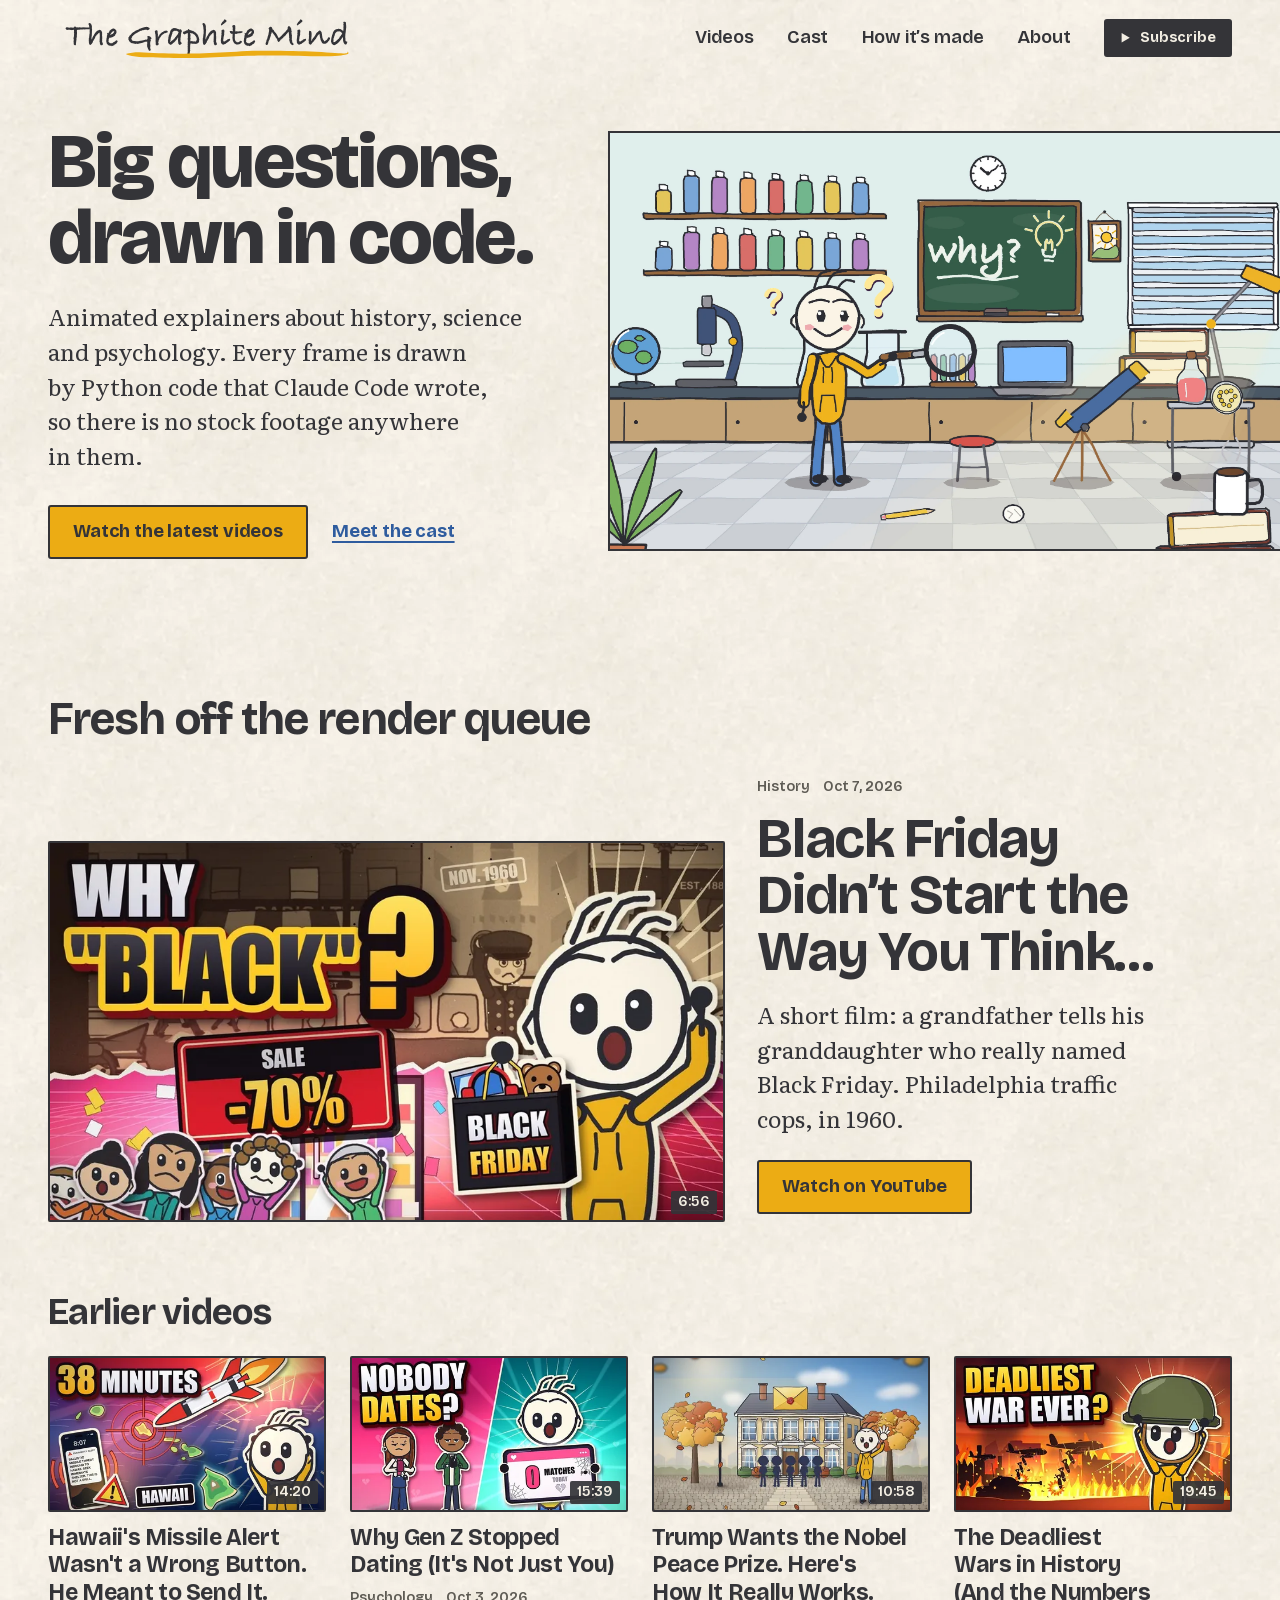
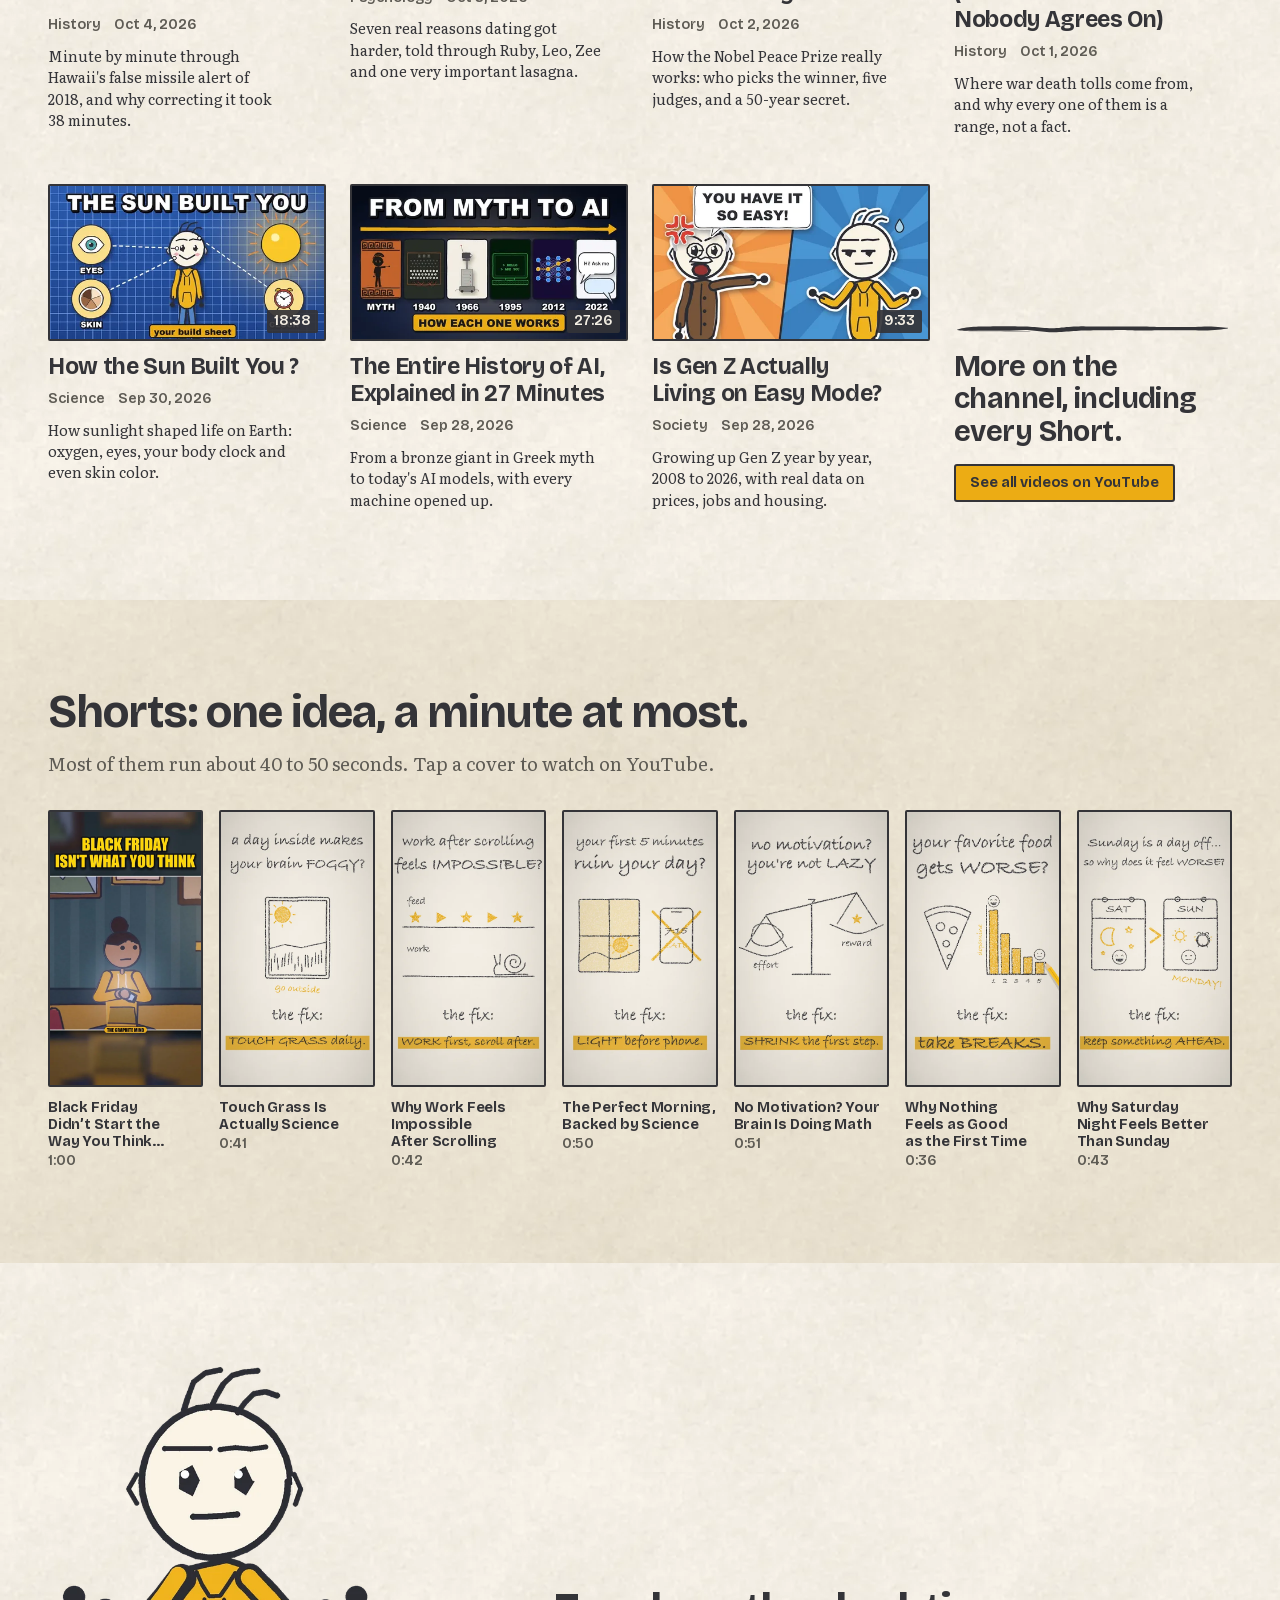
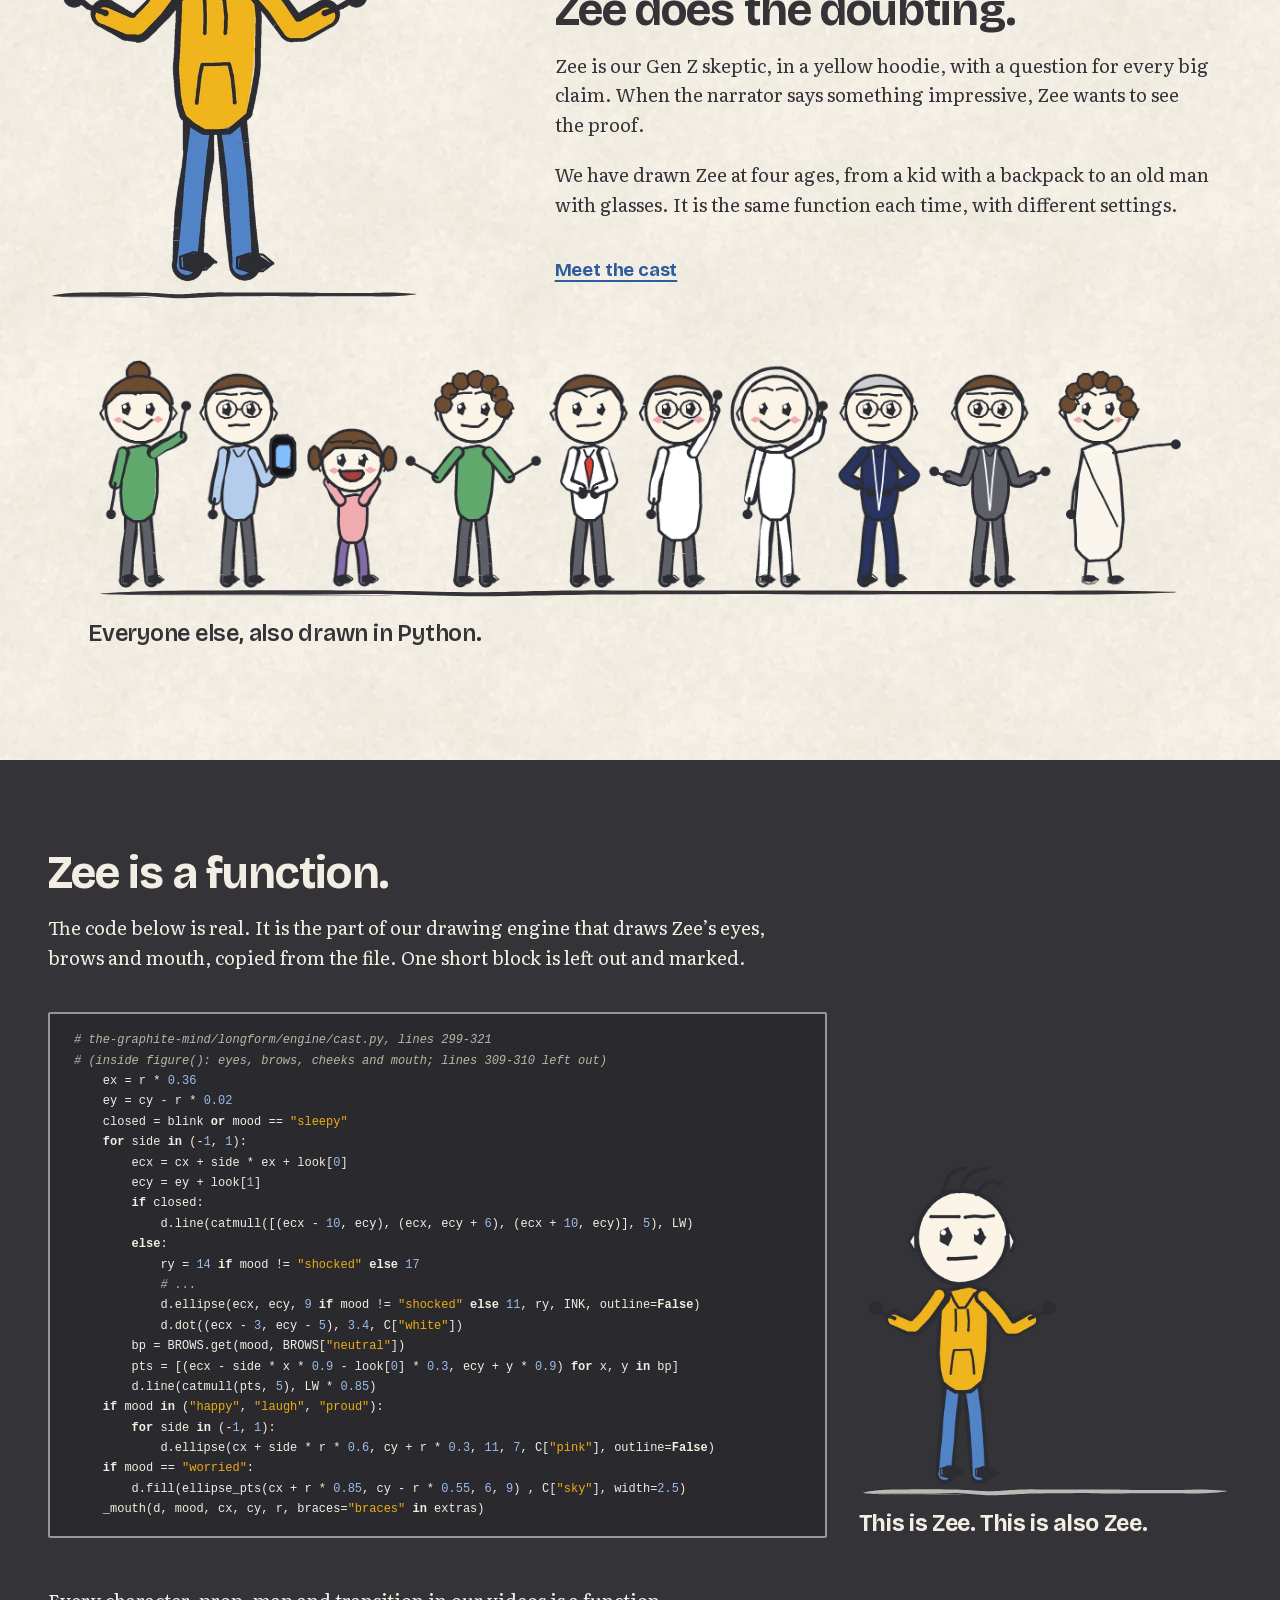
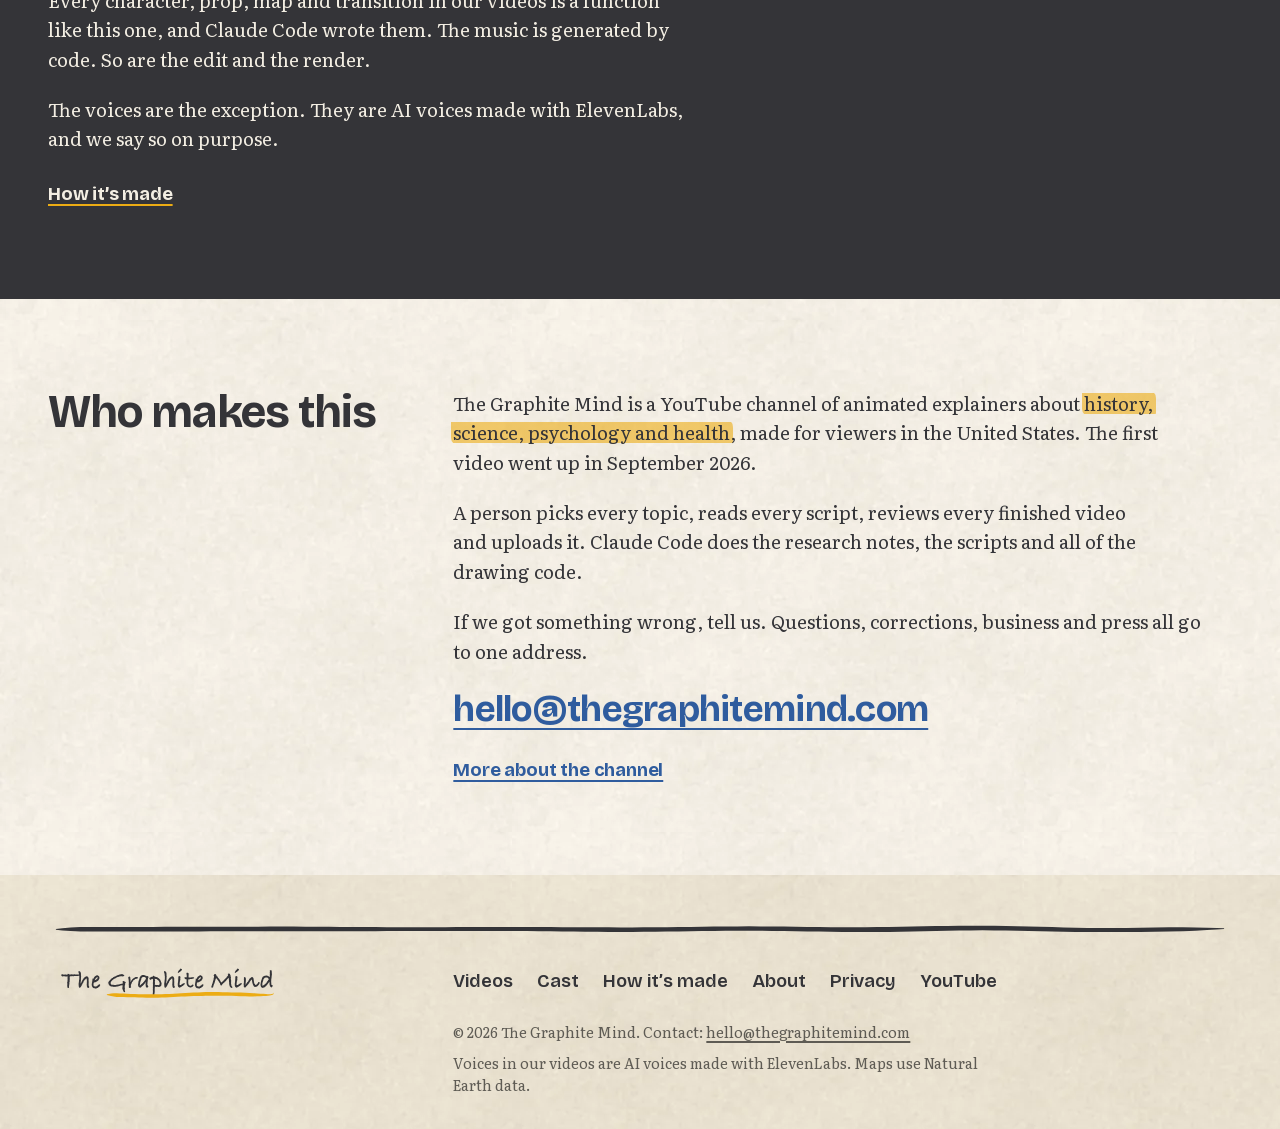
==== index.html @ 2f988a0b "Hero button links to the channel's videos tab so it stays true after new uploads Co-Authored-By: Cla" ====
<!doctype html>
<html lang="en">
<head>
  <meta charset="utf-8">
  <meta name="viewport" content="width=device-width, initial-scale=1">
  <title>The Graphite Mind: Big questions, drawn in code</title>
  <meta name="description" content="Animated explainers about history, science and psychology. Every frame is drawn by Python code that Claude Code wrote. New videos on YouTube.">
  <link rel="canonical" href="https://thegraphitemind.com/">
  <meta name="theme-color" content="#F3EEE3">
  <meta name="color-scheme" content="light">
  <link rel="icon" href="/assets/img/brand/favicon.svg" type="image/svg+xml">
  <link rel="icon" href="/assets/img/brand/favicon-32.png" sizes="32x32" type="image/png">
  <link rel="icon" href="/assets/img/brand/favicon-16.png" sizes="16x16" type="image/png">
  <link rel="apple-touch-icon" href="/assets/img/brand/apple-touch-icon.png">
  <link rel="manifest" href="/site.webmanifest">
  <meta property="og:type" content="website">
  <meta property="og:site_name" content="The Graphite Mind">
  <meta property="og:title" content="The Graphite Mind: Big questions, drawn in code">
  <meta property="og:description" content="Animated explainers about history, science and psychology. Every frame is drawn by Python code that Claude Code wrote. New videos on YouTube.">
  <meta property="og:url" content="https://thegraphitemind.com/">
  <meta property="og:image" content="https://thegraphitemind.com/assets/img/brand/og-image.jpg">
  <meta property="og:image:width" content="1200">
  <meta property="og:image:height" content="630">
  <meta property="og:image:alt" content="The Graphite Mind wordmark with Zee and the cast on ivory paper: Big questions, drawn in code.">
  <meta name="twitter:card" content="summary_large_image">
  <meta name="twitter:title" content="The Graphite Mind: Big questions, drawn in code">
  <meta name="twitter:description" content="Animated explainers about history, science and psychology. Every frame is drawn by Python code that Claude Code wrote. New videos on YouTube.">
  <meta name="twitter:image" content="https://thegraphitemind.com/assets/img/brand/og-image.jpg">
  <link rel="preload" href="/assets/fonts/bricolage-grotesque-latin.woff2" as="font" type="font/woff2" crossorigin>
  <link rel="preload" href="/assets/fonts/literata-latin.woff2" as="font" type="font/woff2" crossorigin>
  <link rel="stylesheet" href="/assets/css/site.css">
  <script type="application/ld+json">{
  "@context": "https://schema.org",
  "@type": "Organization",
  "name": "The Graphite Mind",
  "url": "https://thegraphitemind.com/",
  "logo": "https://thegraphitemind.com/assets/img/brand/icon-512.png",
  "email": "hello@thegraphitemind.com",
  "sameAs": [
    "https://www.youtube.com/@TheGraphiteMind"
  ],
  "description": "Animated explainers about history, science and psychology. Every frame is drawn by Python code that Claude Code wrote. New videos on YouTube."
}</script>
</head>
<body>
<a class="skip-link" href="#main">Skip to content</a>
<header class="site-header">
  <div class="wrap">
    <a class="brand" href="/"><img src="/assets/img/brand/wordmark.svg" width="900" height="200" alt="The Graphite Mind, home"></a>
    <nav class="nav-desktop" aria-label="Main">
      <a class="nav-link" href="/#videos">Videos</a>
      <a class="nav-link" href="/cast.html">Cast</a>
      <a class="nav-link" href="/how-its-made.html">How it’s made</a>
      <a class="nav-link" href="/about.html">About</a>
      <a class="btn btn--ink btn--small" href="https://www.youtube.com/@TheGraphiteMind?sub_confirmation=1"><svg viewBox="0 0 12 14" aria-hidden="true" focusable="false"><path d="M1 1.2 11 7 1 12.8z" fill="currentColor"/></svg> Subscribe</a>
    </nav>
    <details class="menu">
      <summary>Menu</summary>
      <nav class="menu-panel" aria-label="Menu">
        <a class="nav-link" href="/#videos">Videos</a>
        <a class="nav-link" href="/cast.html">Cast</a>
        <a class="nav-link" href="/how-its-made.html">How it’s made</a>
        <a class="nav-link" href="/about.html">About</a>
        <a class="btn btn--ink " href="https://www.youtube.com/@TheGraphiteMind?sub_confirmation=1"><svg viewBox="0 0 12 14" aria-hidden="true" focusable="false"><path d="M1 1.2 11 7 1 12.8z" fill="currentColor"/></svg> Subscribe</a>
      </nav>
    </details>
  </div>
</header>
<main id="main">
<section class="hero" aria-labelledby="hero-title">
  <div class="hero__grid">
    <div class="hero__text">
      <h1 id="hero-title">Big questions, drawn in code.</h1>
      <p class="hero__sub">Animated explainers about history, science and psychology. Every frame is drawn by Python code that Claude Code wrote, so there is no stock footage anywhere in them.</p>
      <div class="hero__actions">
        <a class="btn" href="https://www.youtube.com/@TheGraphiteMind/videos">Watch the latest videos</a>
        <a class="link-plain" href="/cast.html">Meet the cast</a>
      </div>
    </div>
    <div class="hero__scene" data-hero-layers='["/assets/img/hero/layer-back.webp","/assets/img/hero/layer-mid.webp","/assets/img/hero/layer-front.webp"]'>
      <img src="/assets/img/hero/hero-flat.webp" width="1600" height="1000" alt="Zee, a stick figure in a yellow hoodie, holds up a magnifying glass in a drawn science classroom, next to a chalkboard that says why?" class="hero-flat" fetchpriority="high" decoding="async">
    </div>
  </div>
</section>

<section class="section" id="videos" aria-labelledby="h-newest">
  <div class="wrap">
    <div class="section-head"><h2 id="h-newest">Fresh off the render queue</h2></div>
    <article class="newest">
  <div class="thumb-wrap"><a class="thumb" href="https://www.youtube.com/watch?v=yI2-SixyCbs" tabindex="-1" aria-hidden="true"><img src="/assets/img/videos/yI2-SixyCbs.webp" srcset="/assets/img/videos/yI2-SixyCbs-480.webp 480w, /assets/img/videos/yI2-SixyCbs.webp 960w" sizes="(min-width: 900px) 58vw, 100vw" width="960" height="540" alt="Thumbnail of the video: Black Friday Didn’t Start the Way You Think…"><span class="badge">6:56</span></a></div>
  <div class="newest__text">
    <p class="meta"><span>History</span><span><time datetime="2026-10-07">Oct 7, 2026</time></span></p>
    <h3 class="newest__title"><a href="https://www.youtube.com/watch?v=yI2-SixyCbs">Black Friday Didn’t Start the Way You Think…</a></h3>
    <p class="newest__desc">A short film: a grandfather tells his granddaughter who really named Black Friday. Philadelphia traffic cops, in 1960.</p>
    <a class="btn" href="https://www.youtube.com/watch?v=yI2-SixyCbs">Watch on YouTube</a>
  </div>
</article>
    <div class="sub-head"><h2 id="h-earlier">Earlier videos</h2></div>
    <ul class="video-grid">
<li class="video-item">
  <a class="thumb" href="https://www.youtube.com/watch?v=FrIg9yKxSBY" tabindex="-1" aria-hidden="true"><img src="/assets/img/videos/FrIg9yKxSBY.webp" srcset="/assets/img/videos/FrIg9yKxSBY-480.webp 480w, /assets/img/videos/FrIg9yKxSBY.webp 960w" sizes="(min-width: 1100px) 22vw, (min-width: 600px) 45vw, 92vw" width="960" height="540" alt="Thumbnail of the video: Hawaii&#x27;s Missile Alert Wasn&#x27;t a Wrong Button. He Meant to Send It." loading="lazy" decoding="async"><span class="badge">14:20</span></a>
  <h3><a href="https://www.youtube.com/watch?v=FrIg9yKxSBY">Hawaii's Missile Alert Wasn't a Wrong Button. He Meant to Send It.</a></h3>
  <p class="meta"><span>History</span><span><time datetime="2026-10-04">Oct 4, 2026</time></span></p>
  <p class="blurb">Minute by minute through Hawaii's false missile alert of 2018, and why correcting it took 38 minutes.</p>
</li>
<li class="video-item">
  <a class="thumb" href="https://www.youtube.com/watch?v=ZvMHzZN24Rk" tabindex="-1" aria-hidden="true"><img src="/assets/img/videos/ZvMHzZN24Rk.webp" srcset="/assets/img/videos/ZvMHzZN24Rk-480.webp 480w, /assets/img/videos/ZvMHzZN24Rk.webp 960w" sizes="(min-width: 1100px) 22vw, (min-width: 600px) 45vw, 92vw" width="960" height="540" alt="Thumbnail of the video: Why Gen Z Stopped Dating (It&#x27;s Not Just You)" loading="lazy" decoding="async"><span class="badge">15:39</span></a>
  <h3><a href="https://www.youtube.com/watch?v=ZvMHzZN24Rk">Why Gen Z Stopped Dating (It's Not Just You)</a></h3>
  <p class="meta"><span>Psychology</span><span><time datetime="2026-10-03">Oct 3, 2026</time></span></p>
  <p class="blurb">Seven real reasons dating got harder, told through Ruby, Leo, Zee and one very important lasagna.</p>
</li>
<li class="video-item">
  <a class="thumb" href="https://www.youtube.com/watch?v=j56_ZuRyymk" tabindex="-1" aria-hidden="true"><img src="/assets/img/videos/j56_ZuRyymk.webp" srcset="/assets/img/videos/j56_ZuRyymk-480.webp 480w, /assets/img/videos/j56_ZuRyymk.webp 960w" sizes="(min-width: 1100px) 22vw, (min-width: 600px) 45vw, 92vw" width="960" height="540" alt="An illustrated frame from the video: Zee waves outside a grand building under autumn trees, a sealed letter on its roof." loading="lazy" decoding="async"><span class="badge">10:58</span></a>
  <h3><a href="https://www.youtube.com/watch?v=j56_ZuRyymk">Trump Wants the Nobel Peace Prize. Here's How It Really Works.</a></h3>
  <p class="meta"><span>History</span><span><time datetime="2026-10-02">Oct 2, 2026</time></span></p>
  <p class="blurb">How the Nobel Peace Prize really works: who picks the winner, five judges, and a 50-year secret.</p>
</li>
<li class="video-item">
  <a class="thumb" href="https://www.youtube.com/watch?v=N49hgkJB_JI" tabindex="-1" aria-hidden="true"><img src="/assets/img/videos/N49hgkJB_JI.webp" srcset="/assets/img/videos/N49hgkJB_JI-480.webp 480w, /assets/img/videos/N49hgkJB_JI.webp 960w" sizes="(min-width: 1100px) 22vw, (min-width: 600px) 45vw, 92vw" width="960" height="540" alt="Thumbnail of the video: The Deadliest Wars in History (And the Numbers Nobody Agrees On)" loading="lazy" decoding="async"><span class="badge">19:45</span></a>
  <h3><a href="https://www.youtube.com/watch?v=N49hgkJB_JI">The Deadliest Wars in History (And the Numbers Nobody Agrees On)</a></h3>
  <p class="meta"><span>History</span><span><time datetime="2026-10-01">Oct 1, 2026</time></span></p>
  <p class="blurb">Where war death tolls come from, and why every one of them is a range, not a fact.</p>
</li>
<li class="video-item">
  <a class="thumb" href="https://www.youtube.com/watch?v=wnAy_-1D5yE" tabindex="-1" aria-hidden="true"><img src="/assets/img/videos/wnAy_-1D5yE.webp" srcset="/assets/img/videos/wnAy_-1D5yE-480.webp 480w, /assets/img/videos/wnAy_-1D5yE.webp 960w" sizes="(min-width: 1100px) 22vw, (min-width: 600px) 45vw, 92vw" width="960" height="540" alt="Thumbnail of the video: How the Sun Built You ?" loading="lazy" decoding="async"><span class="badge">18:38</span></a>
  <h3><a href="https://www.youtube.com/watch?v=wnAy_-1D5yE">How the Sun Built You ?</a></h3>
  <p class="meta"><span>Science</span><span><time datetime="2026-09-30">Sep 30, 2026</time></span></p>
  <p class="blurb">How sunlight shaped life on Earth: oxygen, eyes, your body clock and even skin color.</p>
</li>
<li class="video-item">
  <a class="thumb" href="https://www.youtube.com/watch?v=R9yD0v8CzT0" tabindex="-1" aria-hidden="true"><img src="/assets/img/videos/R9yD0v8CzT0.webp" srcset="/assets/img/videos/R9yD0v8CzT0-480.webp 480w, /assets/img/videos/R9yD0v8CzT0.webp 960w" sizes="(min-width: 1100px) 22vw, (min-width: 600px) 45vw, 92vw" width="960" height="540" alt="Thumbnail of the video: The Entire History of AI, Explained in 27 Minutes" loading="lazy" decoding="async"><span class="badge">27:26</span></a>
  <h3><a href="https://www.youtube.com/watch?v=R9yD0v8CzT0">The Entire History of AI, Explained in 27 Minutes</a></h3>
  <p class="meta"><span>Science</span><span><time datetime="2026-09-28">Sep 28, 2026</time></span></p>
  <p class="blurb">From a bronze giant in Greek myth to today's AI models, with every machine opened up.</p>
</li>
<li class="video-item">
  <a class="thumb" href="https://www.youtube.com/watch?v=lIpC99dWNbk" tabindex="-1" aria-hidden="true"><img src="/assets/img/videos/lIpC99dWNbk.webp" srcset="/assets/img/videos/lIpC99dWNbk-480.webp 480w, /assets/img/videos/lIpC99dWNbk.webp 960w" sizes="(min-width: 1100px) 22vw, (min-width: 600px) 45vw, 92vw" width="960" height="540" alt="Thumbnail of the video: Is Gen Z Actually Living on Easy Mode?" loading="lazy" decoding="async"><span class="badge">9:33</span></a>
  <h3><a href="https://www.youtube.com/watch?v=lIpC99dWNbk">Is Gen Z Actually Living on Easy Mode?</a></h3>
  <p class="meta"><span>Society</span><span><time datetime="2026-09-28">Sep 28, 2026</time></span></p>
  <p class="blurb">Growing up Gen Z year by year, 2008 to 2026, with real data on prices, jobs and housing.</p>
</li>
<li class="video-item video-item--all">
  <div class="rule rule--2" role="presentation"></div>
  <p>More on the channel, including every Short.</p>
  <a class="btn btn--small" href="https://www.youtube.com/@TheGraphiteMind/videos">See all videos on YouTube</a>
</li>
</ul>
  </div>
</section>

<section class="section band-2" id="shorts" aria-labelledby="h-shorts">
  <div class="wrap">
    <div class="section-head">
      <h2 id="h-shorts">Shorts: one idea, a minute at most.</h2>
      <p>Most of them run about 40 to 50 seconds. Tap a cover to watch on YouTube.</p>
    </div>
    <ul class="shorts-row">
<li>
  <a class="short-cover" href="https://www.youtube.com/shorts/MuSdWRyKNOc" tabindex="-1" aria-hidden="true"><img src="/assets/img/shorts/MuSdWRyKNOc.webp" width="540" height="960" alt="Cover of the Short: Black Friday Didn’t Start the Way You Think…" loading="lazy" decoding="async"></a>
  <h3><a href="https://www.youtube.com/shorts/MuSdWRyKNOc">Black Friday Didn’t Start the Way You Think…</a></h3>
  <p class="meta"><span>1:00</span></p>
</li>
<li>
  <a class="short-cover" href="https://www.youtube.com/shorts/GdKdCz-ox6o" tabindex="-1" aria-hidden="true"><img src="/assets/img/shorts/GdKdCz-ox6o.webp" width="540" height="960" alt="Cover of the Short: Touch Grass Is Actually Science" loading="lazy" decoding="async"></a>
  <h3><a href="https://www.youtube.com/shorts/GdKdCz-ox6o">Touch Grass Is Actually Science</a></h3>
  <p class="meta"><span>0:41</span></p>
</li>
<li>
  <a class="short-cover" href="https://www.youtube.com/shorts/5Mcj4dTzpXY" tabindex="-1" aria-hidden="true"><img src="/assets/img/shorts/5Mcj4dTzpXY.webp" width="540" height="960" alt="Cover of the Short: Why Work Feels Impossible After Scrolling" loading="lazy" decoding="async"></a>
  <h3><a href="https://www.youtube.com/shorts/5Mcj4dTzpXY">Why Work Feels Impossible After Scrolling</a></h3>
  <p class="meta"><span>0:42</span></p>
</li>
<li>
  <a class="short-cover" href="https://www.youtube.com/shorts/p5LNedwr4LY" tabindex="-1" aria-hidden="true"><img src="/assets/img/shorts/p5LNedwr4LY.webp" width="540" height="960" alt="Cover of the Short: The Perfect Morning, Backed by Science" loading="lazy" decoding="async"></a>
  <h3><a href="https://www.youtube.com/shorts/p5LNedwr4LY">The Perfect Morning, Backed by Science</a></h3>
  <p class="meta"><span>0:50</span></p>
</li>
<li>
  <a class="short-cover" href="https://www.youtube.com/shorts/N6VlHY4jqsg" tabindex="-1" aria-hidden="true"><img src="/assets/img/shorts/N6VlHY4jqsg.webp" width="540" height="960" alt="Cover of the Short: No Motivation? Your Brain Is Doing Math" loading="lazy" decoding="async"></a>
  <h3><a href="https://www.youtube.com/shorts/N6VlHY4jqsg">No Motivation? Your Brain Is Doing Math</a></h3>
  <p class="meta"><span>0:51</span></p>
</li>
<li>
  <a class="short-cover" href="https://www.youtube.com/shorts/0Y-W8880cjc" tabindex="-1" aria-hidden="true"><img src="/assets/img/shorts/0Y-W8880cjc.webp" width="540" height="960" alt="Cover of the Short: Why Nothing Feels as Good as the First Time" loading="lazy" decoding="async"></a>
  <h3><a href="https://www.youtube.com/shorts/0Y-W8880cjc">Why Nothing Feels as Good as the First Time</a></h3>
  <p class="meta"><span>0:36</span></p>
</li>
<li>
  <a class="short-cover" href="https://www.youtube.com/shorts/6dFlTkkBK-k" tabindex="-1" aria-hidden="true"><img src="/assets/img/shorts/6dFlTkkBK-k.webp" width="540" height="960" alt="Cover of the Short: Why Saturday Night Feels Better Than Sunday" loading="lazy" decoding="async"></a>
  <h3><a href="https://www.youtube.com/shorts/6dFlTkkBK-k">Why Saturday Night Feels Better Than Sunday</a></h3>
  <p class="meta"><span>0:43</span></p>
</li>
</ul>
  </div>
</section>

<section class="section" id="cast" aria-labelledby="h-cast">
  <div class="wrap">
    <div class="cast-teaser">
      <div class="cast-teaser__art stage"><img src="/assets/img/cast/zee.webp" width="552" height="900" alt="Zee, the skeptical sidekick of the channel, drawn in the yellow hoodie, standing and looking curious." loading="lazy" decoding="async"></div>
      <div class="cast-teaser__text">
        <h2 id="h-cast">Zee does the doubting.</h2>
        <p>Zee is our Gen Z skeptic, in a yellow hoodie, with a question for every big claim. When the narrator says something impressive, Zee wants to see the proof.</p>
        <p>We have drawn Zee at four ages, from a kid with a backpack to an old man with glasses. It is the same function each time, with different settings.</p>
        <a class="link-plain" href="/cast.html">Meet the cast</a>
      </div>
    </div>
    <figure class="lineup">
      <div class="lineup__scroll"><div class="stage"><img src="/assets/img/cast/lineup.webp" width="2400" height="543" alt="The supporting cast of the videos standing in a row: parents, a cousin, a friend, a boss, a scientist, an astronaut, a principal and more." loading="lazy" decoding="async"></div></div>
      <figcaption>Everyone else, also drawn in Python.</figcaption>
    </figure>
  </div>
</section>

<section class="section band-ink on-ink" id="made" aria-labelledby="h-code">
  <div class="wrap">
    <h2 id="h-code">Zee is a function.</h2>
    <p style="margin-top:1rem">The code below is real. It is the part of our drawing engine that draws Zee&rsquo;s eyes, brows and mouth, copied from the file. One short block is left out and marked.</p>
    <div class="code-band" style="margin-top:2.5rem">
      <div class="code-band__code"><pre class="code-block" tabindex="0" role="region" aria-label="Python code that draws Zee’s eyes, brows and mouth"><code><span class="tk-c"># the-graphite-mind/longform/engine/cast.py, lines 299-321</span>
<span class="tk-c"># (inside figure(): eyes, brows, cheeks and mouth; lines 309-310 left out)</span>
    ex = r * <span class="tk-n">0.36</span>
    ey = cy - r * <span class="tk-n">0.02</span>
    closed = blink <span class="tk-k">or</span> mood == <span class="tk-s">"sleepy"</span>
    <span class="tk-k">for</span> side <span class="tk-k">in</span> (-<span class="tk-n">1</span>, <span class="tk-n">1</span>):
        ecx = cx + side * ex + look[<span class="tk-n">0</span>]
        ecy = ey + look[<span class="tk-n">1</span>]
        <span class="tk-k">if</span> closed:
            d.line(catmull([(ecx - <span class="tk-n">10</span>, ecy), (ecx, ecy + <span class="tk-n">6</span>), (ecx + <span class="tk-n">10</span>, ecy)], <span class="tk-n">5</span>), LW)
        <span class="tk-k">else</span>:
            ry = <span class="tk-n">14</span> <span class="tk-k">if</span> mood != <span class="tk-s">"shocked"</span> <span class="tk-k">else</span> <span class="tk-n">17</span>
            <span class="tk-c"># ...</span>
            d.ellipse(ecx, ecy, <span class="tk-n">9</span> <span class="tk-k">if</span> mood != <span class="tk-s">"shocked"</span> <span class="tk-k">else</span> <span class="tk-n">11</span>, ry, INK, outline=<span class="tk-k">False</span>)
            d.dot((ecx - <span class="tk-n">3</span>, ecy - <span class="tk-n">5</span>), <span class="tk-n">3.4</span>, C[<span class="tk-s">"white"</span>])
        bp = BROWS.get(mood, BROWS[<span class="tk-s">"neutral"</span>])
        pts = [(ecx - side * x * <span class="tk-n">0.9</span> - look[<span class="tk-n">0</span>] * <span class="tk-n">0.3</span>, ecy + y * <span class="tk-n">0.9</span>) <span class="tk-k">for</span> x, y <span class="tk-k">in</span> bp]
        d.line(catmull(pts, <span class="tk-n">5</span>), LW * <span class="tk-n">0.85</span>)
    <span class="tk-k">if</span> mood <span class="tk-k">in</span> (<span class="tk-s">"happy"</span>, <span class="tk-s">"laugh"</span>, <span class="tk-s">"proud"</span>):
        <span class="tk-k">for</span> side <span class="tk-k">in</span> (-<span class="tk-n">1</span>, <span class="tk-n">1</span>):
            d.ellipse(cx + side * r * <span class="tk-n">0.6</span>, cy + r * <span class="tk-n">0.3</span>, <span class="tk-n">11</span>, <span class="tk-n">7</span>, C[<span class="tk-s">"pink"</span>], outline=<span class="tk-k">False</span>)
    <span class="tk-k">if</span> mood == <span class="tk-s">"worried"</span>:
        d.fill(ellipse_pts(cx + r * <span class="tk-n">0.85</span>, cy - r * <span class="tk-n">0.55</span>, <span class="tk-n">6</span>, <span class="tk-n">9</span>) , C[<span class="tk-s">"sky"</span>], width=<span class="tk-n">2.5</span>)
    _mouth(d, mood, cx, cy, r, braces=<span class="tk-s">"braces"</span> <span class="tk-k">in</span> extras)</code></pre></div>
      <div class="code-band__art">
        <figure class="stage">
          <img src="/assets/img/cast/zee.webp" width="552" height="900" alt="Zee, drawn by the code in the block on the left." loading="lazy" decoding="async">
        </figure>
        <p class="code-band__caption">This is Zee. This is also Zee.</p>
      </div>
    </div>
    <div class="code-band__more">
      <div class="copy">
        <p>Every character, prop, map and transition in our videos is a function like this one, and Claude Code wrote them. The music is generated by code. So are the edit and the render.</p>
        <p>The voices are the exception. They are AI voices made with ElevenLabs, and we say so on purpose.</p>
        <p style="margin-top:1.5rem"><a class="link-plain" href="/how-its-made.html">How it&rsquo;s made</a></p>
      </div>
    </div>
  </div>
</section>

<section class="section" id="about" aria-labelledby="h-about">
  <div class="wrap split">
    <div class="split__head"><h2 id="h-about">Who makes this</h2></div>
    <div class="split__body">
      <p class="lead-p">The Graphite Mind is a YouTube channel of animated explainers about <mark>history, science, psychology and health</mark>, made for viewers in the United States. The first video went up in September 2026.</p>
      <p>A person picks every topic, reads every script, reviews every finished video and uploads it. Claude Code does the research notes, the scripts and all of the drawing code.</p>
      <p>If we got something wrong, tell us. Questions, corrections, business and press all go to one address.</p>
      <p class="contact-line"><a href="mailto:hello@thegraphitemind.com">hello@thegraphitemind.com</a></p>
      <p style="margin-top:1.5rem"><a class="link-plain" href="/about.html">More about the channel</a></p>
    </div>
  </div>
</section>
</main>
<footer class="site-footer">
  <div class="wrap">
    <div class="rule" role="presentation"></div>
    <div class="footer-grid">
      <a class="brand" href="/"><img src="/assets/img/brand/wordmark.svg" width="900" height="200" alt="The Graphite Mind, home" loading="lazy"></a>
      <div class="footer-nav-wrap">
        <ul class="footer-nav">
          <li><a href="/#videos">Videos</a></li>
          <li><a href="/cast.html">Cast</a></li>
          <li><a href="/how-its-made.html">How it’s made</a></li>
          <li><a href="/about.html">About</a></li>
          <li><a href="/privacy.html">Privacy</a></li>
          <li><a href="https://www.youtube.com/@TheGraphiteMind">YouTube</a></li>
        </ul>
        <p class="footer-small" style="margin-top:1.5rem">&copy; 2026 The Graphite Mind. Contact: <a href="mailto:hello@thegraphitemind.com">hello@thegraphitemind.com</a></p>
        <p class="footer-small" style="margin-top:0.5rem">Voices in our videos are AI voices made with ElevenLabs. Maps use Natural Earth data.</p>
      </div>
    </div>
  </div>
</footer>
<script src="/assets/js/site.js" defer></script>
</body>
</html>
---- assets/css/site.css ----
/* The Graphite Mind. Hand-written CSS, no framework.
   Order: fonts, tokens, base, layout, header/footer, hero, videos, shorts, cast, code band, pages. */

/* ---------- fonts (self-hosted, latin subset, OFL) ---------- */
@font-face {
  font-family: "Bricolage Grotesque";
  font-style: normal;
  font-weight: 600 800;
  font-display: swap;
  src: url("/assets/fonts/bricolage-grotesque-latin.woff2") format("woff2");
}
@font-face {
  font-family: "Literata";
  font-style: normal;
  font-weight: 400 600;
  font-display: swap;
  src: url("/assets/fonts/literata-latin.woff2") format("woff2");
}
@font-face {
  font-family: "Literata";
  font-style: italic;
  font-weight: 400;
  font-display: swap;
  src: url("/assets/fonts/literata-italic-latin.woff2") format("woff2");
}

/* ---------- tokens ---------- */
:root {
  color-scheme: light;

  --paper: #F3EEE3;
  --paper-2: #E9E1CF;
  /* paper-2 with the pencil grain on top: the texture is multiplied over this lighter base so the band averages out to paper-2 */
  --paper-2-base: #F4F1E8;
  --ink: #343438;
  --pencil: #5E5B54;
  --yellow: #ECAC14;
  --denim: #2F5C9E;
  --on-ink-dim: #BDB6A6;
  --on-ink-sky: #9DBBE8;

  --display: "Bricolage Grotesque", "Avenir Next", "Helvetica Neue", Arial, sans-serif;
  --body: "Literata", Georgia, "Times New Roman", serif;
  --mono: ui-monospace, "SF Mono", Menlo, Consolas, "Liberation Mono", monospace;

  /* type scale: base 1.125rem, ratio 1.2 on phones and 1.25 on desktop, fluid between 375px and 1280px */
  --step--1: clamp(0.875rem, 0.86rem + 0.04vw, 0.9rem);
  --step-0: clamp(1.125rem, 1.1rem + 0.07vw, 1.1875rem);
  --step-1: clamp(1.35rem, 1.27rem + 0.22vw, 1.45rem);
  --step-2: clamp(1.6rem, 1.4rem + 0.5vw, 1.8rem);
  --step-3: clamp(1.95rem, 1.7rem + 0.7vw, 2.3rem);
  --step-4: clamp(2.35rem, 1.95rem + 1.1vw, 2.95rem);
  --step-5: clamp(2.8rem, 2.2rem + 1.6vw, 3.7rem);
  --step-6: clamp(3rem, 2.1rem + 3.4vw, 5.1rem);

  /* spacing: 4px base */
  --s-1: 0.25rem;
  --s-2: 0.5rem;
  --s-3: 0.75rem;
  --s-4: 1rem;
  --s-5: 1.5rem;
  --s-6: 2rem;
  --s-7: 3rem;
  --s-8: 4.5rem;
  --s-9: 7rem;
  --section: clamp(3.5rem, 7vw, 7rem);

  --gutter: clamp(1.25rem, 4vw, 3rem);
  --container: 1240px;
  --measure: 68ch;

  --r-img: 2px;
  --r-btn: 3px;
}

/* ---------- base ---------- */
*, *::before, *::after { box-sizing: border-box; }
html { -webkit-text-size-adjust: 100%; text-size-adjust: 100%; scroll-padding-top: 1rem; }
@media (prefers-reduced-motion: no-preference) { html { scroll-behavior: smooth; } }

body {
  margin: 0;
  background-color: var(--paper);
  background-image: url("/assets/img/texture/paper.webp");
  background-size: 512px 512px;
  color: var(--ink);
  font-family: var(--body);
  font-size: var(--step-0);
  line-height: 1.6;
  font-weight: 400;
  overflow-wrap: break-word;
  min-width: 320px;
}

img, svg { display: block; max-width: 100%; height: auto; }
img { border: 0; }

h1, h2, h3, h4 {
  font-family: var(--display);
  font-weight: 700;
  letter-spacing: -0.02em;
  line-height: 1.08;
  margin: 0;
  text-wrap: balance;
  color: var(--ink);
}
h1 { font-size: var(--step-5); font-weight: 800; line-height: 1.02; }
h2 { font-size: var(--step-4); line-height: 1.05; }
h3 { font-size: var(--step-2); line-height: 1.15; }
h4 { font-size: var(--step-1); line-height: 1.2; }

p { margin: 0 0 1.1em; max-width: var(--measure); text-wrap: pretty; }
p:last-child { margin-bottom: 0; }
ul, ol { margin: 0; padding: 0; }
strong { font-weight: 600; }
em { font-style: italic; }

a {
  color: var(--denim);
  text-decoration: underline;
  text-decoration-thickness: 1.5px;
  text-underline-offset: 0.2em;
  text-decoration-skip-ink: auto;
}
a:hover { color: var(--ink); text-decoration-thickness: 3px; text-decoration-color: var(--yellow); }

/* two-tone focus ring: yellow hugging the element, ink line outside it (yellow alone is 1.7:1 on paper) */
:focus-visible {
  outline: 2px solid var(--ink);
  outline-offset: 3px;
  box-shadow: 0 0 0 3px var(--yellow);
  border-radius: 2px;
}
.on-ink :focus-visible { outline-color: var(--paper); }

::selection { background: var(--yellow); color: var(--ink); }

/* highlighter: body copy only */
mark {
  color: inherit;
  background: linear-gradient(transparent 14%, rgba(236, 172, 20, 0.6) 14%, rgba(236, 172, 20, 0.6) 90%, transparent 90%);
  padding: 0 0.14em;
  margin: 0 -0.14em;
  border-radius: 0.2em 0.5em 0.25em 0.45em;
  -webkit-box-decoration-break: clone;
  box-decoration-break: clone;
}

.visually-hidden {
  position: absolute !important;
  width: 1px; height: 1px;
  margin: -1px; padding: 0; border: 0;
  overflow: hidden; clip: rect(0 0 0 0); white-space: nowrap;
}
.skip-link {
  position: absolute; left: var(--gutter); top: -4rem;
  background: var(--ink); color: var(--paper);
  padding: 0.6rem 1rem; font-family: var(--display); font-weight: 700;
  z-index: 100; border-radius: var(--r-btn);
}
.skip-link:focus { top: 0.75rem; }

/* ---------- layout ---------- */
.wrap {
  width: 100%;
  max-width: calc(var(--container) + 2 * var(--gutter));
  margin-inline: auto;
  padding-inline: var(--gutter);
}
.section { padding-block: var(--section); }
.section--tight-top { padding-top: 0; }
.band-2 {
  background-color: var(--paper-2-base);
  background-image: url("/assets/img/texture/paper.webp");
  background-size: 512px 512px;
  background-blend-mode: multiply;
}
.band-ink {
  background: var(--ink);
  color: var(--paper);
}
.band-ink h1, .band-ink h2, .band-ink h3, .band-ink h4 { color: var(--paper); }
.band-ink a { color: var(--paper); text-decoration-color: var(--yellow); }
.band-ink a:hover { color: var(--yellow); }

/* phone layout: every grid is one track that may shrink below its content, so code blocks scroll inside themselves instead of widening the page */
.split, .hero__grid, .code-band, .compare, .cast-entry__grid, .cast-teaser, .lost, .page-head--art, .footer-grid, .two-col, .pipeline > li, .newest { grid-template-columns: minmax(0, 1fr); }

/* editorial split: heading in the left four columns, content in the right eight */
.split { display: grid; gap: var(--s-5) var(--s-6); }
@media (min-width: 900px) {
  .split { grid-template-columns: repeat(12, minmax(0, 1fr)); column-gap: var(--s-6); }
  .split > .split__head { grid-column: 1 / span 4; }
  .split > .split__body { grid-column: 5 / span 8; }
}

/* wobbly ink rules, drawn by the same wobble idea as the videos */
.rule {
  display: block;
  width: 100%;
  height: 12px;
  background: url("/assets/img/ui/rule-1.svg") left center / 100% 100% no-repeat;
  border: 0;
  margin: 0;
}
.rule--2 { background-image: url("/assets/img/ui/rule-2.svg"); }

/* ---------- buttons ---------- */
.btn {
  display: inline-flex;
  align-items: center;
  gap: 0.6em;
  font-family: var(--display);
  font-weight: 700;
  font-size: var(--step-0);
  line-height: 1;
  letter-spacing: -0.01em;
  padding: 0.85em 1.25em;
  border: 2px solid var(--ink);
  border-radius: var(--r-btn);
  background: var(--yellow);
  color: var(--ink);
  text-decoration: none;
  cursor: pointer;
  transition: background-color 0.15s, color 0.15s;
}
.btn:hover { background: var(--ink); color: var(--paper); text-decoration: none; }
.btn--ink { background: var(--ink); color: var(--paper); }
.btn--ink:hover { background: var(--yellow); color: var(--ink); }
.btn--small { font-size: var(--step--1); padding: 0.7em 1em; }
.btn svg { width: 0.8em; height: 0.8em; flex: none; }
.on-ink .btn { border-color: var(--paper); }
.on-ink .btn:hover { background: var(--paper); color: var(--ink); }

.link-plain {
  font-family: var(--display);
  font-weight: 700;
  font-size: var(--step-0);
  letter-spacing: -0.01em;
}

/* ---------- header ---------- */
.site-header { position: relative; z-index: 20; }
.site-header .wrap {
  display: flex;
  align-items: center;
  justify-content: space-between;
  gap: var(--s-5);
  min-height: 4.75rem;
}
.brand { display: block; flex: none; line-height: 0; }
.brand img { height: 3rem; width: auto; margin-block: -0.6rem; }  /* the SVG has empty room above and below the lettering */
@media (min-width: 900px) { .brand img { height: 4.4rem; margin-block: -0.85rem; } }

.nav-desktop { display: none; }
@media (min-width: 900px) {
  .nav-desktop { display: flex; align-items: center; gap: clamp(1rem, 2.6vw, 2.25rem); }
  .menu { display: none; }
}
.nav-desktop a.nav-link,
.menu-panel a.nav-link {
  font-family: var(--display);
  font-weight: 600;
  font-size: var(--step-0);
  letter-spacing: -0.01em;
  color: var(--ink);
  text-decoration: none;
  padding-block: 0.3em;
  background: url("/assets/img/ui/underline.svg") left bottom / 0 7px no-repeat;
  transition: background-size 0.2s ease-out;
}
.nav-desktop a.nav-link:hover,
.menu-panel a.nav-link:hover { background-size: 100% 7px; color: var(--ink); text-decoration: none; }
.nav-desktop a.nav-link[aria-current="page"],
.menu-panel a.nav-link[aria-current="page"] { background-size: 100% 7px; }

/* phone menu: <details>, works without JS */
.menu { position: relative; }
.menu > summary {
  list-style: none;
  cursor: pointer;
  font-family: var(--display);
  font-weight: 700;
  font-size: var(--step-0);
  padding: 0.55em 0.9em;
  border: 2px solid var(--ink);
  border-radius: var(--r-btn);
  color: var(--ink);
}
.menu > summary::-webkit-details-marker { display: none; }
.menu[open] > summary { background: var(--ink); color: var(--paper); }
.menu-panel {
  position: absolute;
  right: 0;
  top: calc(100% + 0.6rem);
  width: min(78vw, 20rem);
  background-color: var(--paper);
  background-image: url("/assets/img/texture/paper.webp");
  border: 2px solid var(--ink);
  border-radius: var(--r-img);
  padding: var(--s-5);
  display: grid;
  gap: var(--s-3);
  z-index: 30;
}
.menu-panel a.nav-link { font-size: var(--step-2); justify-self: start; }
.menu-panel .btn { justify-self: start; margin-top: var(--s-2); }

/* ---------- hero ---------- */
.hero { position: relative; }
.hero__grid { display: grid; }
.hero__text { padding: var(--s-6) var(--gutter); position: relative; z-index: 2; }
.hero h1 {
  font-size: var(--step-6);
  letter-spacing: -0.03em;
  line-height: 0.98;
  max-width: 9.5em;
}
.hero__sub {
  font-size: var(--step-1);
  line-height: 1.5;
  margin-top: var(--s-5);
  max-width: 30rem;
}
.hero__actions { display: flex; flex-wrap: wrap; align-items: center; gap: var(--s-4) var(--s-5); margin-top: var(--s-6); }
.hero__scene {
  position: relative;
  aspect-ratio: 16 / 10;
  overflow: hidden;
  border-top: 2px solid var(--ink);
}
.hero__scene img { width: 100%; height: 100%; object-fit: cover; }
.hero__scene .layer { position: absolute; left: -2.5%; top: -2.5%; width: 105%; height: 105%; max-width: none; will-change: transform; }
/* the flat image is zoomed 5% like the live layers, so the swap to the layers does not jump */
.hero__scene .hero-flat { transform: scale(1.05); }
/* the flat image stays under the opaque back layer, so the frame is never empty while layers paint */

@media (min-width: 900px) {
  .hero__grid {
    grid-template-columns:
      max(var(--gutter), calc((100vw - var(--container)) / 2))
      minmax(0, 33rem)
      var(--s-6)
      minmax(0, 1fr);
    align-items: center;
    min-height: clamp(30rem, 40vw, 44rem);
  }
  .hero__text { grid-column: 2; padding: var(--s-7) 0; }
  .hero__scene {
    grid-column: 4;
    margin-inline: 0;
    border: 2px solid var(--ink);
    border-right: 0;
    align-self: center;
    margin-block: var(--s-4);
  }
}

/* ---------- section headings ---------- */
.section-head { margin-bottom: var(--s-6); }
.section-head h2 { max-width: 16em; }
.section-head p { margin-top: var(--s-3); color: var(--pencil); }

/* ---------- videos ---------- */
.thumb { position: relative; display: block; line-height: 0; background: var(--paper-2); }
.thumb img {
  width: 100%; height: auto;
  border: 2px solid var(--ink);
  border-radius: var(--r-img);
  aspect-ratio: 16 / 9;
  object-fit: cover;
  transition: filter 0.15s;
}
.thumb--short img { aspect-ratio: 9 / 16; }
a:hover .thumb img, a.thumb:hover img { filter: brightness(1.07) saturate(1.05); }
.badge {
  position: absolute;
  right: 0.5rem; bottom: 0.5rem;
  font-family: var(--display);
  font-weight: 600;
  font-size: var(--step--1);
  line-height: 1;
  color: var(--paper);
  background: rgba(52, 52, 56, 0.92);
  padding: 0.3em 0.5em;
  border-radius: 2px;
  letter-spacing: 0;
}
.meta { font-size: var(--step--1); color: var(--pencil); margin: 0; font-family: var(--display); font-weight: 600; letter-spacing: 0; }
.meta span + span { margin-left: 0.9em; }

.newest { display: grid; gap: var(--s-5) var(--s-6); align-items: end; }
.newest__title { font-size: var(--step-5); line-height: 1.02; letter-spacing: -0.025em; margin: var(--s-3) 0 var(--s-4); }
.newest__title a { color: var(--ink); text-decoration: none; }
.newest__title a:hover { text-decoration: underline; text-decoration-color: var(--yellow); text-decoration-thickness: 4px; text-underline-offset: 0.12em; }
.newest__desc { font-size: var(--step-1); line-height: 1.5; max-width: 26rem; margin-bottom: var(--s-5); }
@media (min-width: 900px) {
  .newest { grid-template-columns: repeat(12, minmax(0, 1fr)); }
  .newest > .thumb-wrap { grid-column: 1 / span 7; }
  .newest > .newest__text { grid-column: 8 / span 5; padding-bottom: var(--s-2); }
}

.sub-head { margin: var(--s-8) 0 var(--s-5); display: flex; align-items: baseline; justify-content: space-between; gap: var(--s-4); flex-wrap: wrap; }
.sub-head h2 { font-size: var(--step-3); }

.video-grid { list-style: none; display: grid; gap: var(--s-6) var(--s-5); grid-template-columns: 1fr; }
@media (min-width: 600px) { .video-grid { grid-template-columns: repeat(2, minmax(0, 1fr)); } }
@media (min-width: 1100px) { .video-grid { grid-template-columns: repeat(4, minmax(0, 1fr)); gap: var(--s-7) var(--s-5); } }
.video-item h3 { font-size: var(--step-1); line-height: 1.18; margin: var(--s-3) 0 var(--s-2); letter-spacing: -0.015em; }
.video-item h3 a { color: var(--ink); text-decoration: none; }
.video-item h3 a:hover { text-decoration: underline; text-decoration-color: var(--yellow); text-decoration-thickness: 3px; text-underline-offset: 0.12em; }
.video-item .blurb { font-size: var(--step--1); line-height: 1.5; color: var(--ink); margin: var(--s-2) 0 0; max-width: 28ch; }
.video-item--all { align-self: end; padding-bottom: var(--s-2); }
.video-item--all p { font-family: var(--display); font-weight: 700; font-size: var(--step-2); line-height: 1.12; letter-spacing: -0.02em; margin-bottom: var(--s-4); }
.video-item--all .rule { margin-bottom: var(--s-4); }

/* ---------- shorts ---------- */
.shorts-row {
  list-style: none;
  display: grid;
  grid-auto-flow: column;
  grid-auto-columns: 11.5rem;
  gap: var(--s-5);
  overflow-x: auto;
  scroll-snap-type: x mandatory;
  padding: 0 var(--gutter) var(--s-4);
  margin-inline: calc(-1 * var(--gutter));
  scroll-padding-inline: var(--gutter);
  -webkit-overflow-scrolling: touch;
}
.shorts-row > li { scroll-snap-align: start; }
.short-cover { display: block; line-height: 0; }
.short-cover img {
  width: 100%; height: auto;
  aspect-ratio: 9 / 16;
  object-fit: cover;
  border: 2px solid var(--ink);
  border-radius: var(--r-img);
  transition: filter 0.15s;
}
.short-cover:hover img { filter: brightness(1.07) saturate(1.05); }
.shorts-row h3 { font-size: var(--step-0); line-height: 1.18; margin-top: var(--s-3); letter-spacing: -0.015em; }
.shorts-row h3 a { color: var(--ink); text-decoration: none; }
.shorts-row h3 a:hover { text-decoration: underline; text-decoration-color: var(--yellow); text-decoration-thickness: 3px; text-underline-offset: 0.12em; }
@media (min-width: 1000px) {
  .shorts-row h3 { font-size: var(--step--1); line-height: 1.2; }
  .shorts-row { grid-auto-flow: row; grid-auto-columns: auto; grid-template-columns: repeat(7, minmax(0, 1fr)); overflow: visible; padding: 0; margin-inline: 0; gap: var(--s-4); align-items: start; }
}

/* ---------- cast teaser + cast page ---------- */
.stage { position: relative; }
.stage::after { /* the ground line the cast stands on */
  content: "";
  position: absolute; left: 0; right: 0; bottom: 0;
  height: 12px;
  background: url("/assets/img/ui/rule-2.svg") left center / 100% 100% no-repeat;
}
.stage img { margin-bottom: 5px; }

.cast-teaser { display: grid; gap: var(--s-6); align-items: end; }
.cast-teaser__art { width: min(100%, 22rem); }
.cast-teaser__art img { width: 100%; height: auto; max-height: 34rem; object-fit: contain; object-position: left bottom; }
.cast-teaser__text { padding-bottom: var(--s-4); }
.cast-teaser__text h2 { max-width: 12em; margin-bottom: var(--s-4); }
.cast-teaser__text .link-plain { display: inline-block; margin-top: var(--s-4); }
@media (min-width: 900px) {
  .cast-teaser { grid-template-columns: repeat(12, minmax(0, 1fr)); column-gap: var(--s-6); }
  .cast-teaser__art { grid-column: 1 / span 4; width: auto; }
  .cast-teaser__text { grid-column: 6 / span 7; }
}
.lineup { margin-top: var(--s-7); }
.lineup__scroll { overflow-x: auto; margin-inline: calc(-1 * var(--gutter)); padding-inline: var(--gutter); }
.lineup__scroll .stage { min-width: 56rem; }
@media (min-width: 900px) { .lineup__scroll { overflow: visible; margin-inline: 0; padding-inline: 0; } .lineup__scroll .stage { min-width: 0; } }
.lineup img { width: 100%; height: auto; }
.lineup figcaption { margin-top: var(--s-4); font-family: var(--display); font-weight: 600; font-size: var(--step-1); letter-spacing: -0.01em; }

/* ---------- code band ---------- */
.code-band { display: grid; gap: var(--s-6); align-items: end; }
.code-block {
  margin: 0;
  padding: var(--s-4) var(--s-5);
  background: #2A2A2E;
  border: 2px solid rgba(243, 238, 227, 0.55);
  border-radius: var(--r-img);
  overflow-x: auto;
  font-family: var(--mono);
  font-size: 0.75rem;
  line-height: 1.7;
  color: var(--paper);
  tab-size: 4;
  -webkit-overflow-scrolling: touch;
  scrollbar-width: thin;                       /* always-visible bar, so a long line is never clipped silently */
  scrollbar-color: var(--on-ink-dim) #2A2A2E;
}
.code-block code { font-family: inherit; white-space: pre; }
.code-block .tk-c { color: var(--on-ink-dim); font-style: italic; }
.code-block .tk-s { color: var(--yellow); }
.code-block .tk-k { color: var(--paper); font-weight: 700; }
.code-block .tk-f { color: var(--yellow); font-weight: 700; }
.code-block .tk-n { color: var(--on-ink-sky); }
.code-band__art { display: flex; flex-direction: column; justify-content: flex-end; }
.code-band__art figure { margin: 0; }
.code-band__art img { width: auto; height: 21rem; max-width: 100%; margin-inline: 0; object-fit: contain; object-position: left bottom; }
.code-band__caption {
  margin: var(--s-3) 0 0;
  font-family: var(--display);
  font-weight: 700;
  font-size: var(--step-1);
  letter-spacing: -0.015em;
  line-height: 1.2;
}
.on-ink .stage::after { filter: invert(0.88); }
.code-band__more { margin-top: var(--s-7); }
.code-band__more .copy { max-width: 40rem; }
@media (min-width: 1000px) {
  .code-band { grid-template-columns: repeat(12, minmax(0, 1fr)); column-gap: var(--s-6); }
  .code-band__code { grid-column: 1 / span 8; min-width: 0; }
  .code-band__art { grid-column: 9 / span 4; }
}

/* ---------- about + contact ---------- */
.contact-line { font-family: var(--display); font-weight: 700; font-size: min(var(--step-3), 5.9vw); letter-spacing: -0.02em; line-height: 1.1; margin: var(--s-5) 0 0; overflow-wrap: anywhere; }
.contact-line a { color: var(--denim); }
.facts { list-style: none; margin: var(--s-5) 0 0; display: grid; gap: var(--s-2); }

/* ---------- footer ---------- */
.site-footer {
  margin-top: 0;
  padding-block: var(--s-7) var(--s-6);
  background-color: var(--paper-2-base);
  background-image: url("/assets/img/texture/paper.webp");
  background-size: 512px 512px;
  background-blend-mode: multiply;
  font-size: var(--step--1);
}
.site-footer .rule { margin-bottom: var(--s-6); }
.footer-grid { display: grid; gap: var(--s-6); }
.footer-grid .brand img { height: 3.3rem; margin-block: -0.7rem; }
.footer-nav { list-style: none; display: flex; flex-wrap: wrap; gap: var(--s-2) var(--s-5); }
.footer-nav a { font-family: var(--display); font-weight: 600; font-size: var(--step-0); color: var(--ink); text-decoration: none; }
.footer-nav a:hover { text-decoration: underline; text-decoration-color: var(--yellow); text-decoration-thickness: 3px; }
.footer-small { color: var(--pencil); margin: 0; max-width: 34rem; }
.footer-small a { color: var(--pencil); }
@media (min-width: 900px) {
  .footer-grid { grid-template-columns: repeat(12, minmax(0, 1fr)); column-gap: var(--s-6); align-items: start; }
  .footer-grid .brand { grid-column: 1 / span 4; }
  .footer-grid .footer-nav-wrap { grid-column: 5 / span 8; }
}

/* ---------- inner pages ---------- */
.page-head { padding-block: var(--s-7) var(--s-8); }
.page-head h1 { font-size: var(--step-6); letter-spacing: -0.03em; line-height: 0.98; max-width: 11em; }
.page-head .lead { font-size: var(--step-1); line-height: 1.5; margin-top: var(--s-5); max-width: 36rem; }
.page-head--art { display: grid; gap: var(--s-6); align-items: end; }
.page-head__art { max-width: 11rem; }
.page-head__art img { width: auto; max-height: 17rem; margin-inline: 0; }
@media (min-width: 900px) {
  .page-head--art { grid-template-columns: repeat(12, minmax(0, 1fr)); column-gap: var(--s-6); }
  .page-head--art .page-head__text { grid-column: 1 / span 8; }
  .page-head--art .page-head__art { grid-column: 10 / span 3; max-width: none; }
  .page-head__art img { max-height: 22rem; margin-inline: auto; }
}
.prose { max-width: var(--measure); }
.prose h2 { font-size: var(--step-3); margin: var(--s-7) 0 var(--s-4); }
.prose h2:first-child { margin-top: 0; }
.prose h3 { font-size: var(--step-2); margin: var(--s-6) 0 var(--s-3); }
.prose ul { margin: 0 0 1.1em 1.2em; display: grid; gap: var(--s-2); }
.prose ul li { padding-left: 0.2em; }

/* cast page */
.cast-entry { padding-block: var(--section); }
.cast-entry + .cast-entry { padding-top: var(--s-6); }
.cast-entry__grid { display: grid; gap: var(--s-6); align-items: end; }
.cast-entry__art { align-self: end; }
.cast-entry__art img { width: auto; max-width: 100%; max-height: min(30rem, 62vh); height: auto; margin-inline: auto; }
.cast-entry__role { font-family: var(--display); font-weight: 600; font-size: var(--step-1); color: var(--pencil); margin: var(--s-2) 0 var(--s-4); letter-spacing: -0.01em; }
.cast-entry__text h2 { font-size: var(--step-5); letter-spacing: -0.03em; }
.cast-entry__bio { max-width: 34rem; }
.cast-entry__more { display: grid; gap: var(--s-5); margin-top: var(--s-6); max-width: 34rem; }
.firstseen { display: grid; grid-template-columns: var(--fs-w, 9rem) 1fr; gap: var(--s-4); align-items: center; }
.firstseen-label { font-family: var(--display); font-weight: 700; font-size: var(--step--1); color: var(--pencil); margin: 0 0 var(--s-1); }
.firstseen a.title { font-family: var(--display); font-weight: 700; font-size: var(--step-0); line-height: 1.2; color: var(--ink); text-decoration: none; letter-spacing: -0.01em; }
.firstseen a.title:hover { text-decoration: underline; text-decoration-color: var(--yellow); text-decoration-thickness: 3px; }
.funfact { border-left: 5px solid var(--yellow); padding-left: var(--s-4); margin: 0; font-style: italic; }
.funfact b { font-family: var(--display); font-style: normal; font-weight: 700; }
@media (min-width: 900px) {
  .cast-entry__grid { grid-template-columns: repeat(12, minmax(0, 1fr)); column-gap: var(--s-6); }
  .cast-entry__art { grid-column: 1 / span 5; }
  .cast-entry__text { grid-column: 7 / span 6; padding-bottom: var(--s-5); }
  .cast-entry--flip .cast-entry__art { grid-column: 8 / span 5; grid-row: 1; }
  .cast-entry--flip .cast-entry__text { grid-column: 1 / span 6; grid-row: 1; }
}
.zee-ages { margin-top: var(--s-7); }
.zee-ages img { width: 100%; height: auto; }
.zee-ages figcaption { margin-top: var(--s-3); font-family: var(--display); font-weight: 600; font-size: var(--step-1); letter-spacing: -0.01em; }

/* how it's made */
.pipeline { list-style: none; counter-reset: step; display: grid; gap: 0; margin-top: var(--s-6); }
.pipeline > li { counter-increment: step; display: grid; gap: var(--s-3) var(--s-5); padding-block: var(--s-6); position: relative; }
.pipeline > li + li::before { content: ""; position: absolute; left: 0; right: 0; top: 0; height: 12px; background: url("/assets/img/ui/rule-1.svg") left center / 100% 100% no-repeat; }
.pipeline > li:nth-child(even)::before { background-image: url("/assets/img/ui/rule-2.svg"); }
.pipeline h3 { font-size: var(--step-3); }
.pipeline h3::before { content: counter(step); display: inline-block; font-family: var(--display); font-weight: 800; color: var(--ink); margin-right: 0.45em; min-width: 1.15em; text-align: center; line-height: 1; padding: 0.04em 0.1em 0.02em; background: linear-gradient(transparent 62%, rgba(236, 172, 20, 0.85) 62%); }
.pipeline .who { font-family: var(--display); font-weight: 600; font-size: var(--step--1); color: var(--pencil); margin: 0 0 var(--s-2); }
.pipeline dl { margin: 0; display: grid; gap: var(--s-2); }
.pipeline dt { font-family: var(--display); font-weight: 700; font-size: var(--step--1); color: var(--pencil); }
.pipeline dd { margin: 0 0 var(--s-3); max-width: 38rem; }
@media (min-width: 900px) {
  .pipeline > li { grid-template-columns: repeat(12, minmax(0, 1fr)); column-gap: var(--s-6); }
  .pipeline > li > .p-head { grid-column: 1 / span 4; }
  .pipeline > li > dl { grid-column: 5 / span 8; }
}
.compare { display: grid; gap: var(--s-6); align-items: center; margin-top: var(--s-6); }
.compare figure { margin: 0; }
.compare figcaption { margin-top: var(--s-3); font-family: var(--display); font-weight: 600; font-size: var(--step-0); letter-spacing: -0.01em; }
.compare .code-block { font-size: 0.75rem; }
@media (min-width: 1000px) { .compare { grid-template-columns: minmax(0, 8fr) minmax(0, 4fr); } }
.kitlib { margin: var(--s-6) 0 0; }
.kitlib img { width: 100%; height: auto; border: 2px solid var(--ink); border-radius: var(--r-img); }
.kitlib figcaption { margin-top: var(--s-3); max-width: 44rem; }
.frames { list-style: none; display: grid; gap: var(--s-5); grid-template-columns: 1fr; margin-top: var(--s-6); }
@media (min-width: 600px) { .frames { grid-template-columns: repeat(2, minmax(0, 1fr)); } }
@media (min-width: 1000px) { .frames { grid-template-columns: repeat(3, minmax(0, 1fr)); } }
.frames img { width: 100%; height: auto; aspect-ratio: 16 / 9; object-fit: cover; border: 2px solid var(--ink); border-radius: var(--r-img); }
.frames .cap { font-size: var(--step--1); margin: var(--s-2) 0 0; color: var(--pencil); }
.two-col { display: grid; gap: var(--s-6); }
@media (min-width: 900px) { .two-col { grid-template-columns: repeat(2, minmax(0, 1fr)); column-gap: var(--s-7); } }
.two-col h3 { margin-bottom: var(--s-3); }
.stats-prose p { font-size: var(--step-1); line-height: 1.55; max-width: 40rem; }

/* 404 */
.lost { display: grid; gap: var(--s-6); align-items: end; padding-block: var(--s-7) var(--s-8); }
.lost img { height: 22rem; width: auto; max-width: 100%; }
.lost h1 { font-size: var(--step-6); letter-spacing: -0.03em; line-height: 0.98; }
.lost p { font-size: var(--step-1); margin-top: var(--s-4); }
.lost .btn { margin-top: var(--s-5); }
@media (min-width: 900px) { .lost { grid-template-columns: repeat(12, minmax(0, 1fr)); column-gap: var(--s-6); } .lost__art { grid-column: 1 / span 4; } .lost__text { grid-column: 6 / span 7; padding-bottom: var(--s-5); } }

/* ---------- motion preferences ---------- */
@media (prefers-reduced-motion: reduce) {
  *, *::before, *::after { transition: none !important; animation: none !important; scroll-behavior: auto !important; }
  .hero__scene .layer { transform: none !important; }
}
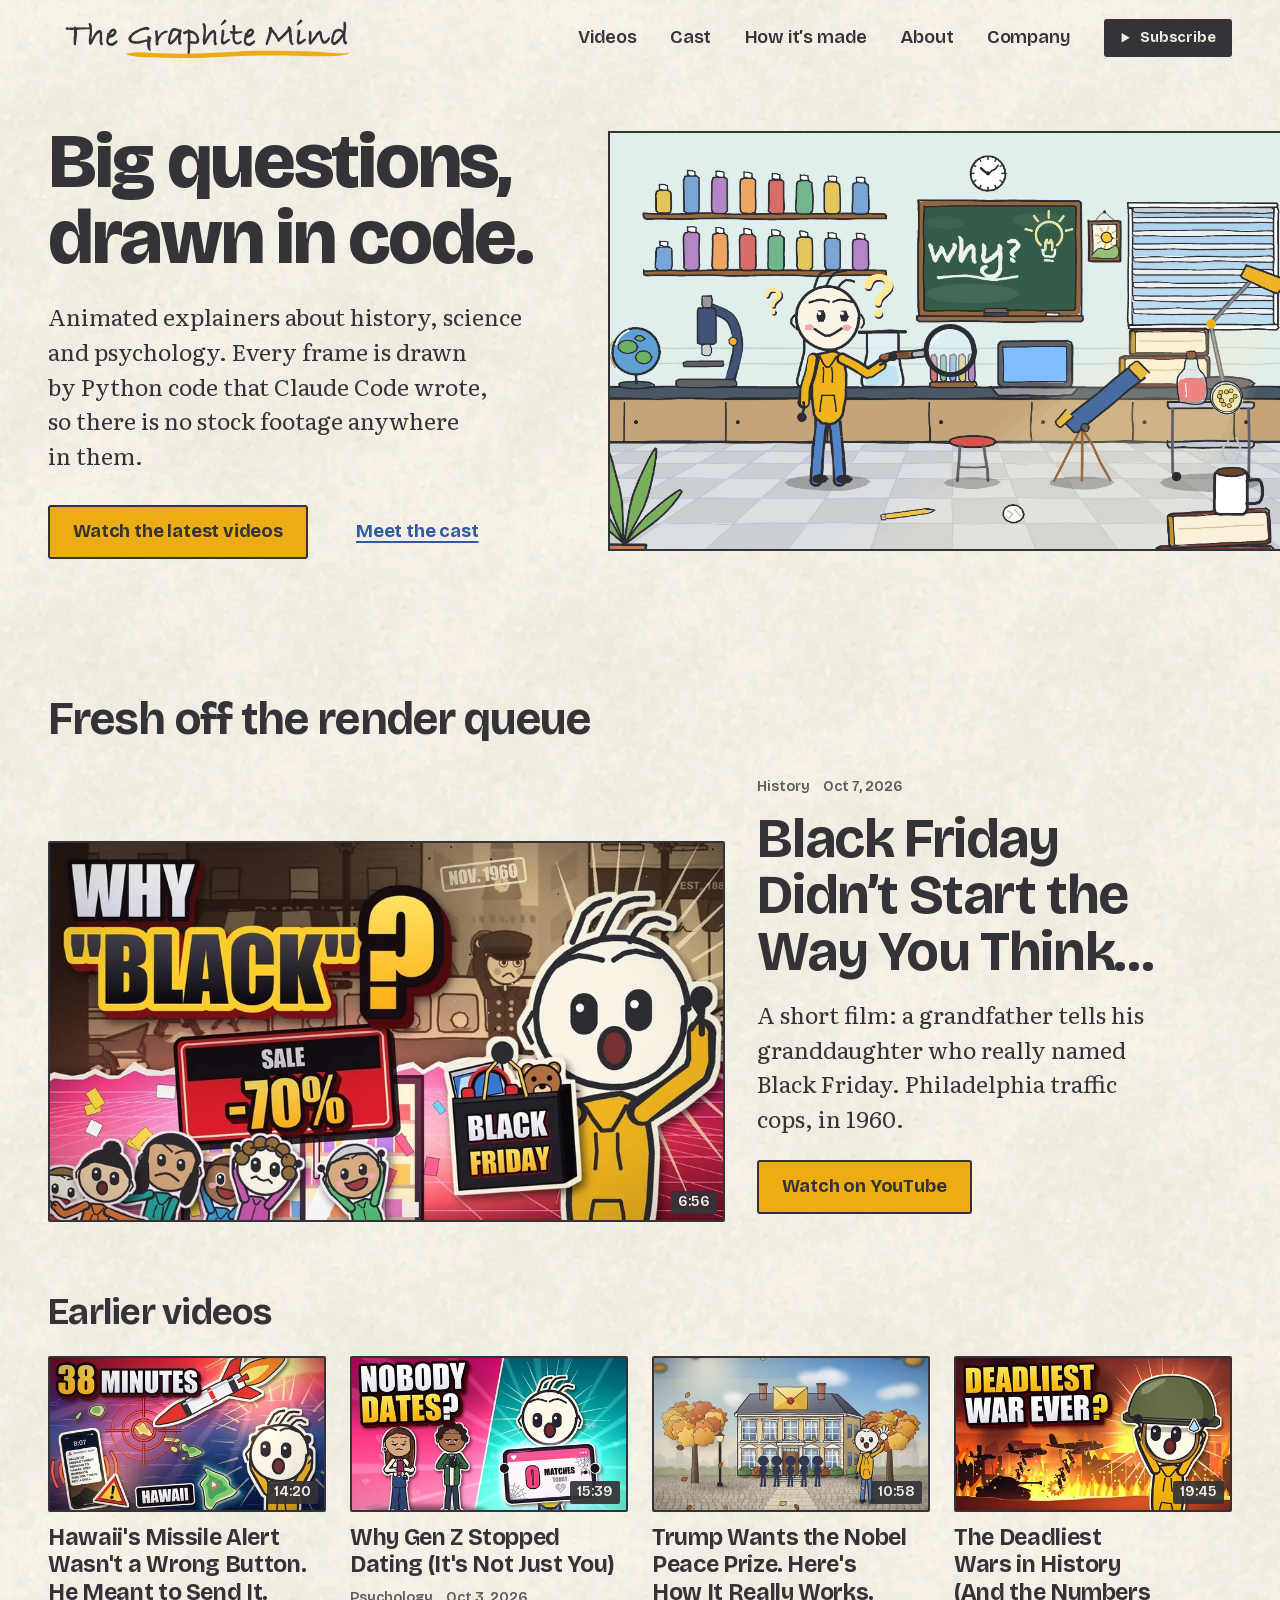
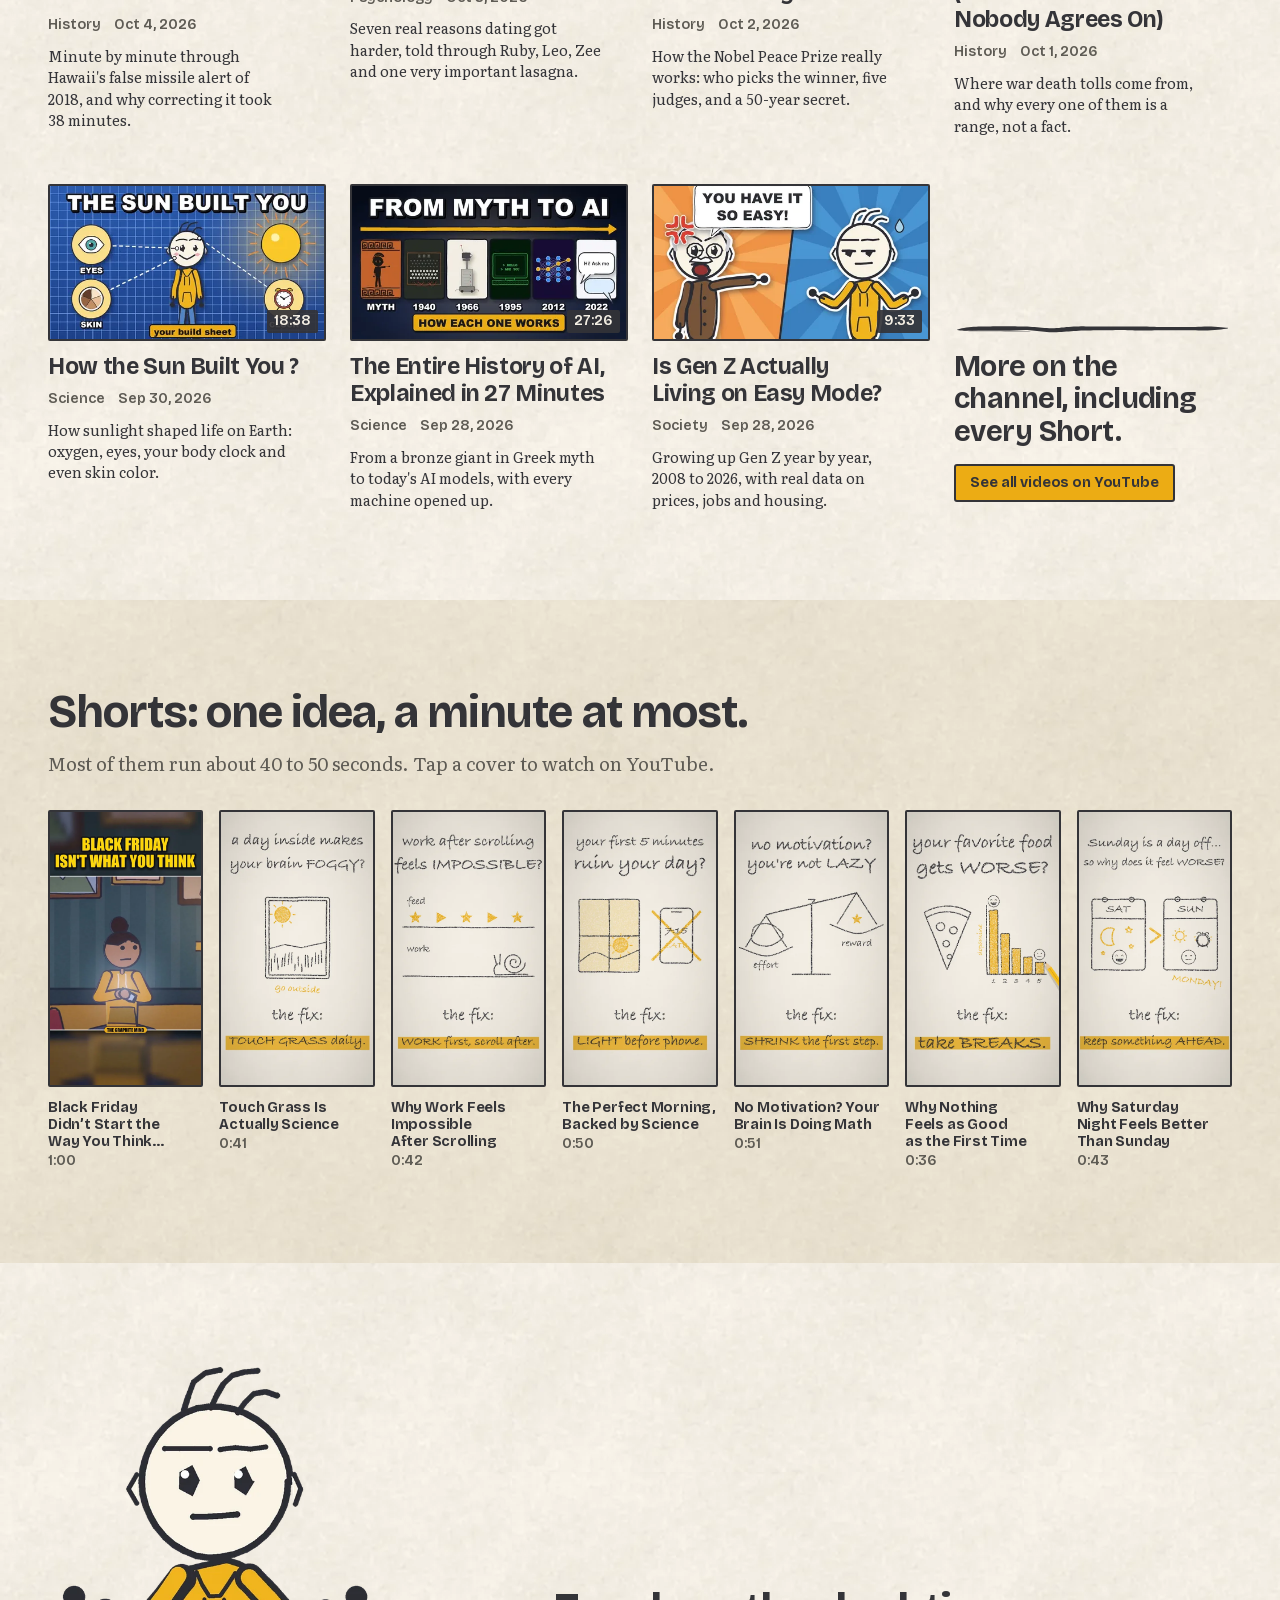
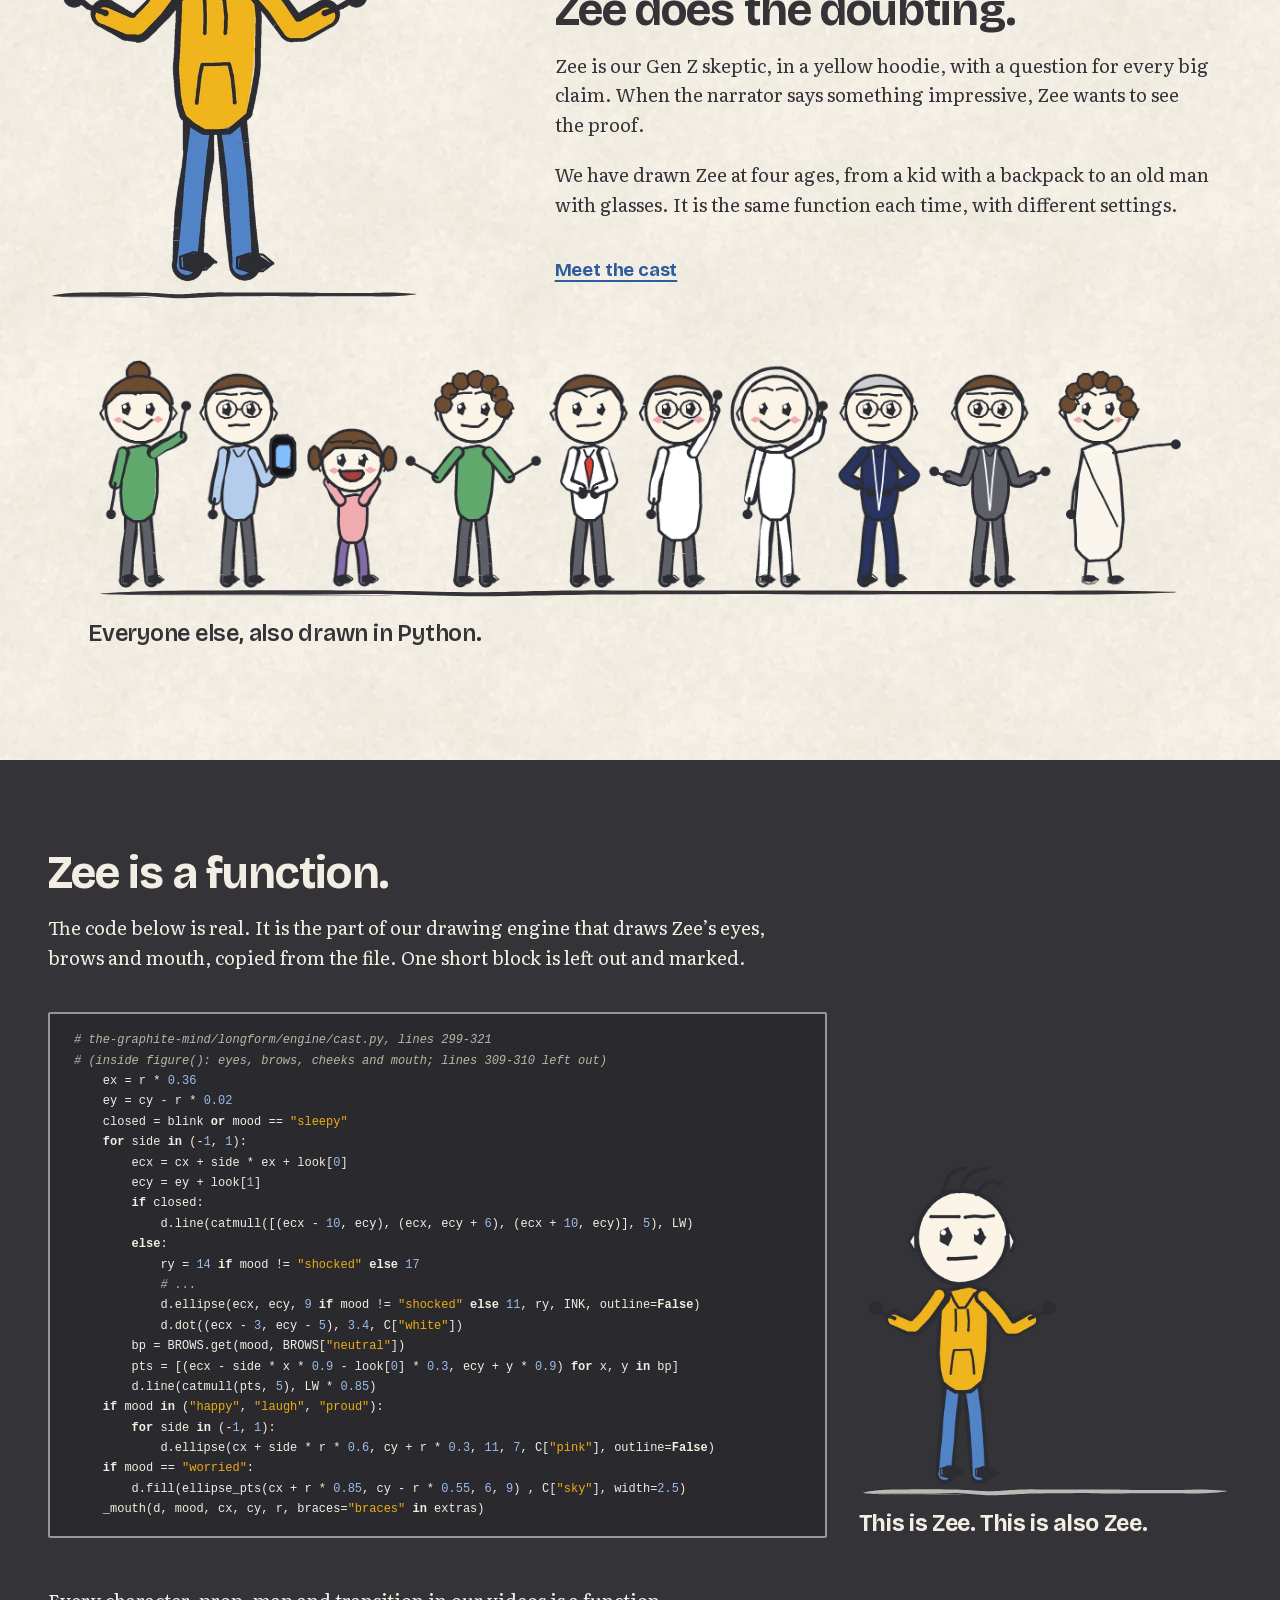
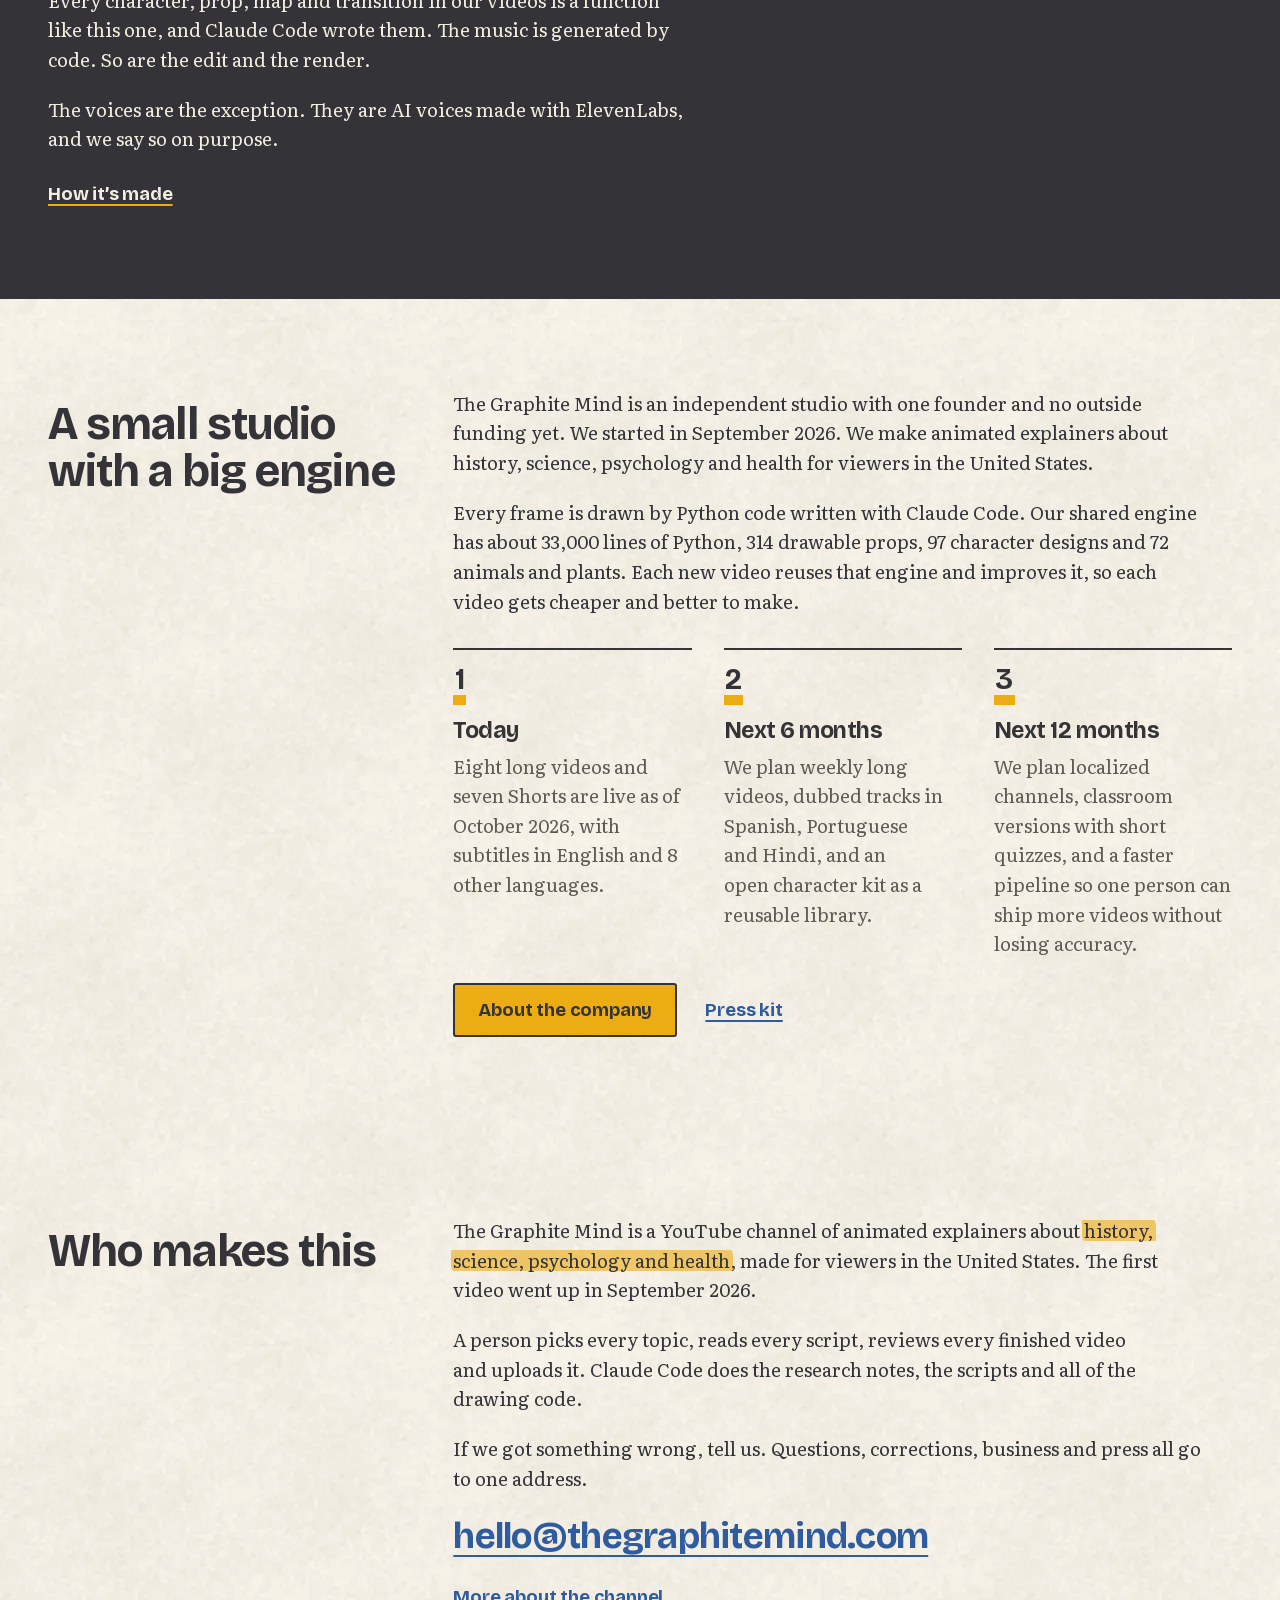
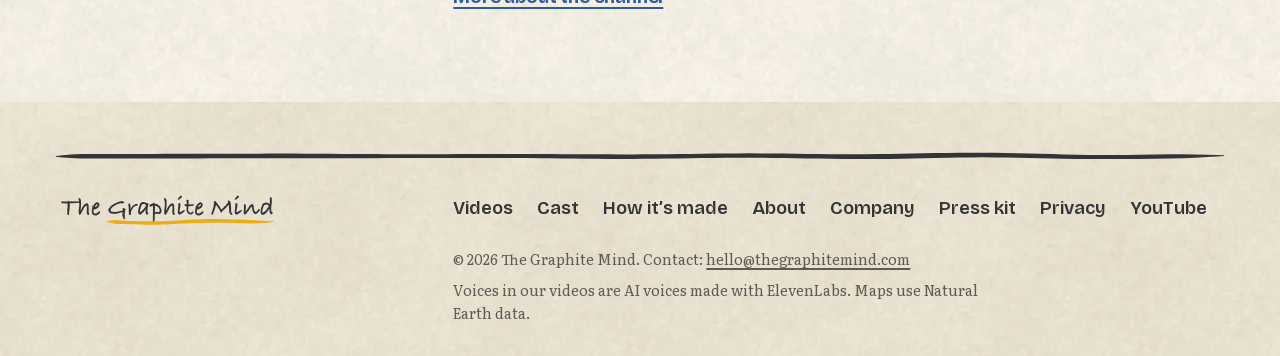
==== commit 60898699: "Add Company and Press kit pages, studio roadmap on home, readability CSS Co-Authored-By: Claude Opus" ====
--- a/index.html
+++ b/index.html
@@ -52,6 +52,7 @@
       <a class="nav-link" href="/cast.html">Cast</a>
       <a class="nav-link" href="/how-its-made.html">How it’s made</a>
       <a class="nav-link" href="/about.html">About</a>
+      <a class="nav-link" href="/company.html">Company</a>
       <a class="btn btn--ink btn--small" href="https://www.youtube.com/@TheGraphiteMind?sub_confirmation=1"><svg viewBox="0 0 12 14" aria-hidden="true" focusable="false"><path d="M1 1.2 11 7 1 12.8z" fill="currentColor"/></svg> Subscribe</a>
     </nav>
     <details class="menu">
@@ -61,6 +62,7 @@
         <a class="nav-link" href="/cast.html">Cast</a>
         <a class="nav-link" href="/how-its-made.html">How it’s made</a>
         <a class="nav-link" href="/about.html">About</a>
+        <a class="nav-link" href="/company.html">Company</a>
         <a class="btn btn--ink " href="https://www.youtube.com/@TheGraphiteMind?sub_confirmation=1"><svg viewBox="0 0 12 14" aria-hidden="true" focusable="false"><path d="M1 1.2 11 7 1 12.8z" fill="currentColor"/></svg> Subscribe</a>
       </nav>
     </details>
@@ -258,6 +260,22 @@
   </div>
 </section>
 
+<section class="section" id="studio" aria-labelledby="h-studio">
+  <div class="wrap split">
+    <div class="split__head"><h2 id="h-studio">A small studio with a big engine</h2></div>
+    <div class="split__body">
+      <p>The Graphite Mind is an independent studio with one founder and no outside funding yet. We started in September 2026. We make animated explainers about history, science, psychology and health for viewers in the United States.</p>
+      <p>Every frame is drawn by Python code written with Claude Code. Our shared engine has about 33,000 lines of Python, 314 drawable props, 97 character designs and 72 animals and plants. Each new video reuses that engine and improves it, so each video gets cheaper and better to make.</p>
+      <ol class="roadmap">
+        <li><h3>Today</h3><p>Eight long videos and seven Shorts are live as of October 2026, with subtitles in English and 8 other languages.</p></li>
+        <li><h3>Next 6 months</h3><p>We plan weekly long videos, dubbed tracks in Spanish, Portuguese and Hindi, and an open character kit as a reusable library.</p></li>
+        <li><h3>Next 12 months</h3><p>We plan localized channels, classroom versions with short quizzes, and a faster pipeline so one person can ship more videos without losing accuracy.</p></li>
+      </ol>
+      <p style="margin-top:1.5rem"><a class="btn" href="/company.html">About the company</a> <a class="link-plain" href="/press.html">Press kit</a></p>
+    </div>
+  </div>
+</section>
+
 <section class="section" id="about" aria-labelledby="h-about">
   <div class="wrap split">
     <div class="split__head"><h2 id="h-about">Who makes this</h2></div>
@@ -282,6 +300,8 @@
           <li><a href="/cast.html">Cast</a></li>
           <li><a href="/how-its-made.html">How it’s made</a></li>
           <li><a href="/about.html">About</a></li>
+          <li><a href="/company.html">Company</a></li>
+          <li><a href="/press.html">Press kit</a></li>
           <li><a href="/privacy.html">Privacy</a></li>
           <li><a href="https://www.youtube.com/@TheGraphiteMind">YouTube</a></li>
         </ul>
--- a/assets/css/site.css
+++ b/assets/css/site.css
@@ -253,7 +253,7 @@
 @media (min-width: 900px) { .brand img { height: 4.4rem; margin-block: -0.85rem; } }
 
 .nav-desktop { display: none; }
-@media (min-width: 900px) {
+@media (min-width: 1000px) {
   .nav-desktop { display: flex; align-items: center; gap: clamp(1rem, 2.6vw, 2.25rem); }
   .menu { display: none; }
 }
@@ -642,3 +642,78 @@
   *, *::before, *::after { transition: none !important; animation: none !important; scroll-behavior: auto !important; }
   .hero__scene .layer { transform: none !important; }
 }
+
+/* ---- v2: readability + company pages ---- */
+
+/* prose: easier reading */
+.prose { max-width: var(--measure); }
+.prose p, .prose li { line-height: 1.7; }
+.prose h3 { font-family: var(--display); font-size: var(--step-1); margin-top: var(--s-6); }
+
+/* split headings: align the heading with the first body line */
+.split__head h2 { padding-top: var(--s-3); }
+
+/* roadmap: numbered steps, one column per step on wide screens */
+ol.roadmap {
+  list-style: none;
+  margin: var(--s-6) 0 0;
+  padding: 0;
+  counter-reset: step;
+  display: grid;
+  gap: var(--s-5);
+}
+ol.roadmap > li {
+  counter-increment: step;
+  border-top: 2px solid var(--ink);
+  padding-top: var(--s-4);
+}
+ol.roadmap > li::before {
+  content: counter(step);
+  display: inline-block;
+  font-family: var(--display);
+  font-weight: 700;
+  font-size: var(--step-2);
+  line-height: 1;
+  margin-bottom: var(--s-3);
+  border-bottom: 0.35em solid var(--yellow);
+  padding: 0 0.05em;
+}
+ol.roadmap li h3 { font-family: var(--display); font-size: var(--step-1); margin: 0; }
+ol.roadmap li p { color: var(--pencil); margin: var(--s-2) 0 0; }
+@media (min-width: 900px) {
+  ol.roadmap { grid-template-columns: repeat(3, 1fr); gap: var(--s-6); }
+}
+
+/* facts: two-column fact sheet on wide screens */
+dl.facts {
+  display: grid;
+  grid-template-columns: 1fr;
+  margin: var(--s-5) 0 0;
+}
+dl.facts dt,
+dl.facts dd {
+  margin: 0;
+  padding: var(--s-3) 0;
+  border-bottom: 1px solid color-mix(in srgb, var(--pencil) 35%, transparent);
+}
+dl.facts dt { font-family: var(--display); font-weight: 600; padding-bottom: 0; border-bottom: 0; }
+dl.facts dd { padding-top: var(--s-1); }
+dl.facts dd + dt { padding-top: var(--s-3); }
+@media (min-width: 700px) {
+  dl.facts { grid-template-columns: 14rem 1fr; }
+  dl.facts dt { padding-bottom: var(--s-3); padding-top: var(--s-3); border-bottom: 1px solid color-mix(in srgb, var(--pencil) 35%, transparent); }
+  dl.facts dd { padding-top: var(--s-3); }
+  dl.facts dd + dt { padding-top: var(--s-3); }
+}
+
+/* keyboard focus: one clear ring */
+a:focus-visible,
+button:focus-visible,
+summary:focus-visible {
+  outline: 3px solid var(--denim);
+  outline-offset: 3px;
+}
+
+/* a text link placed right after a button */
+.btn + a { margin-left: var(--s-5); }
+.nav-desktop a.nav-link { white-space: nowrap; }
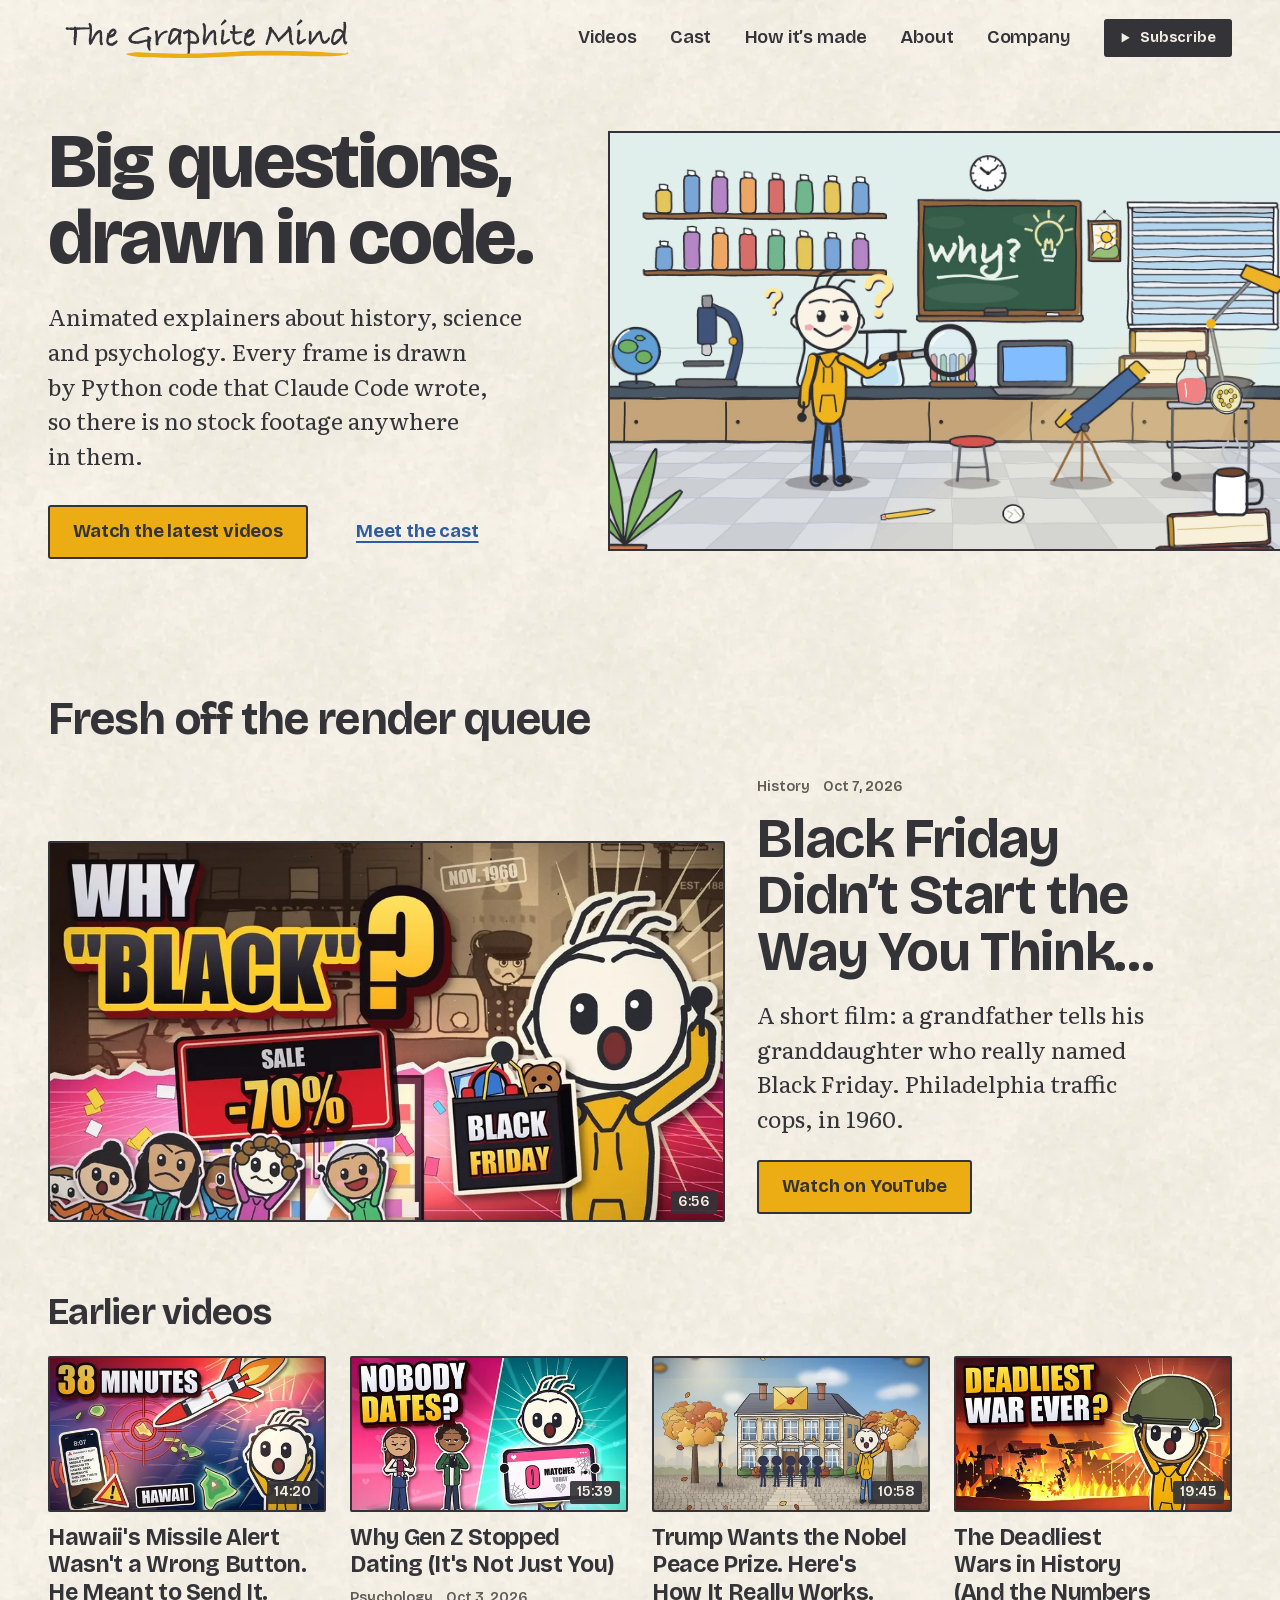
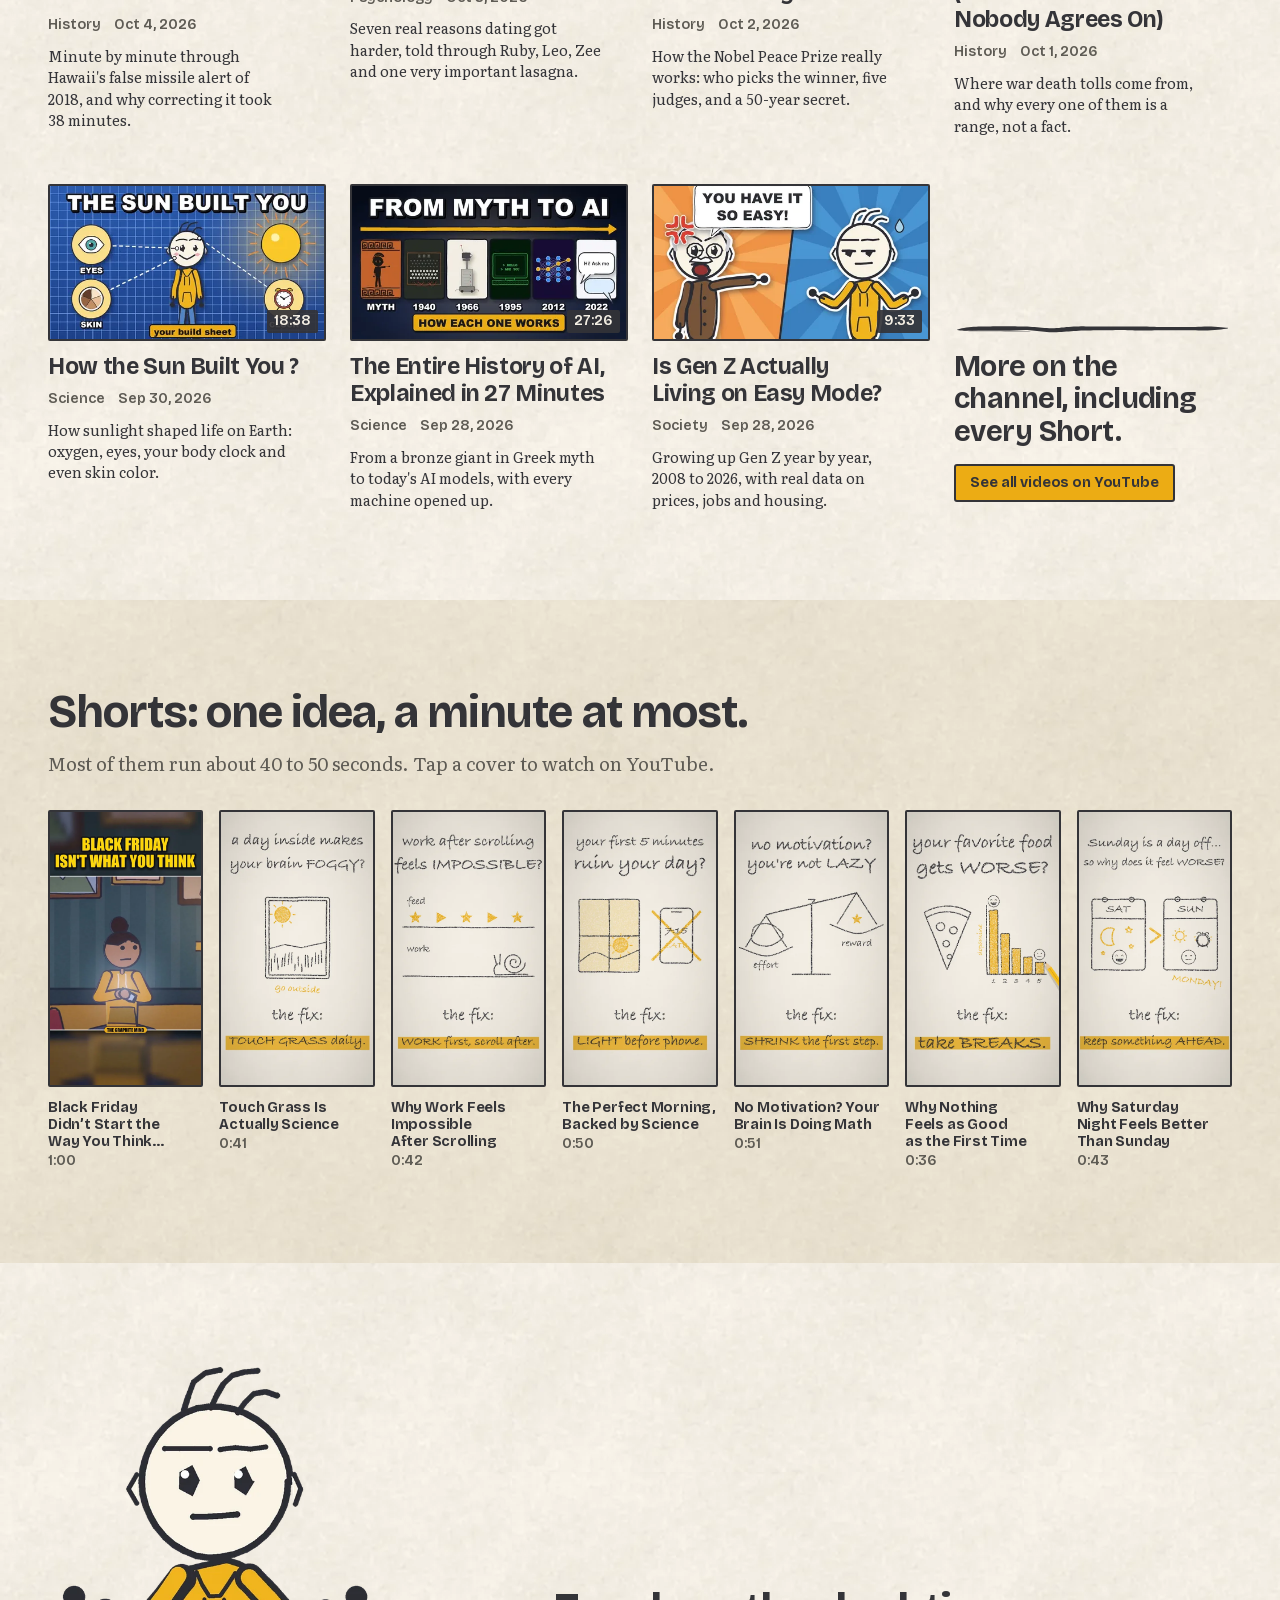
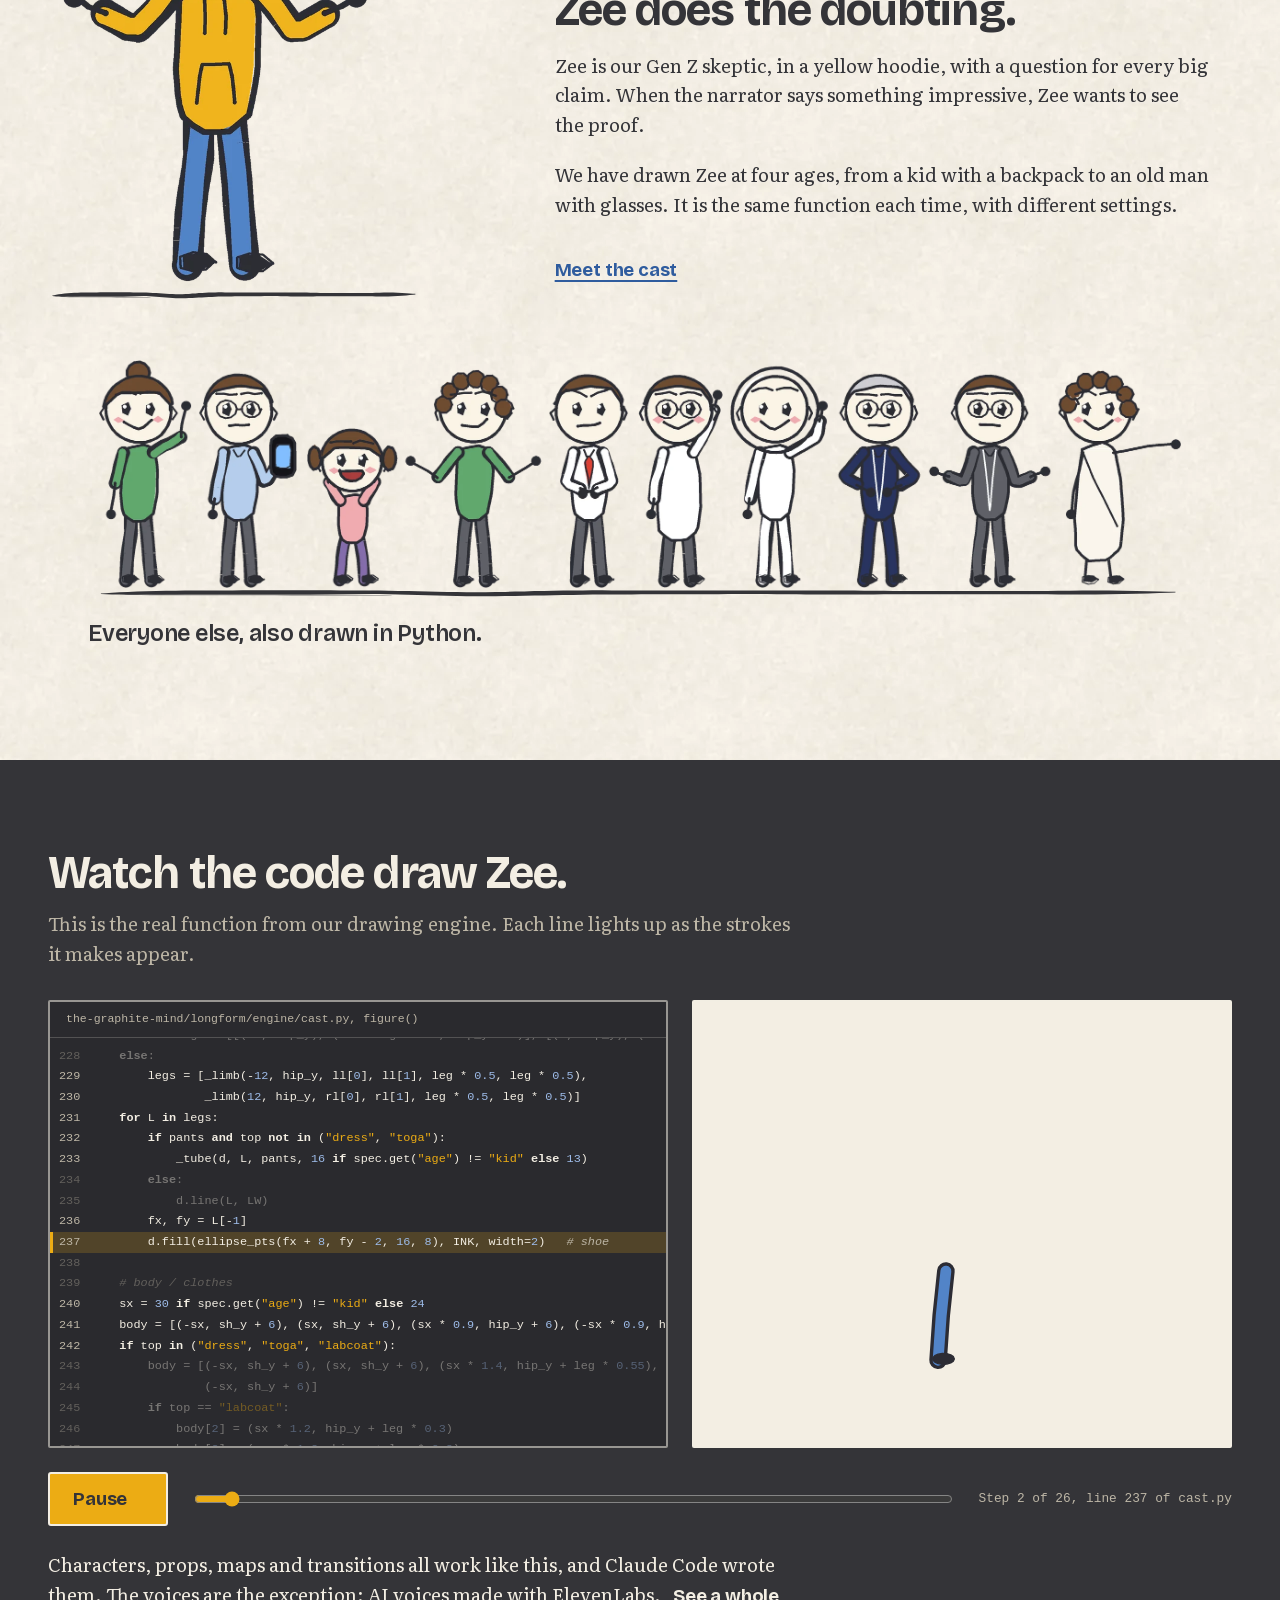
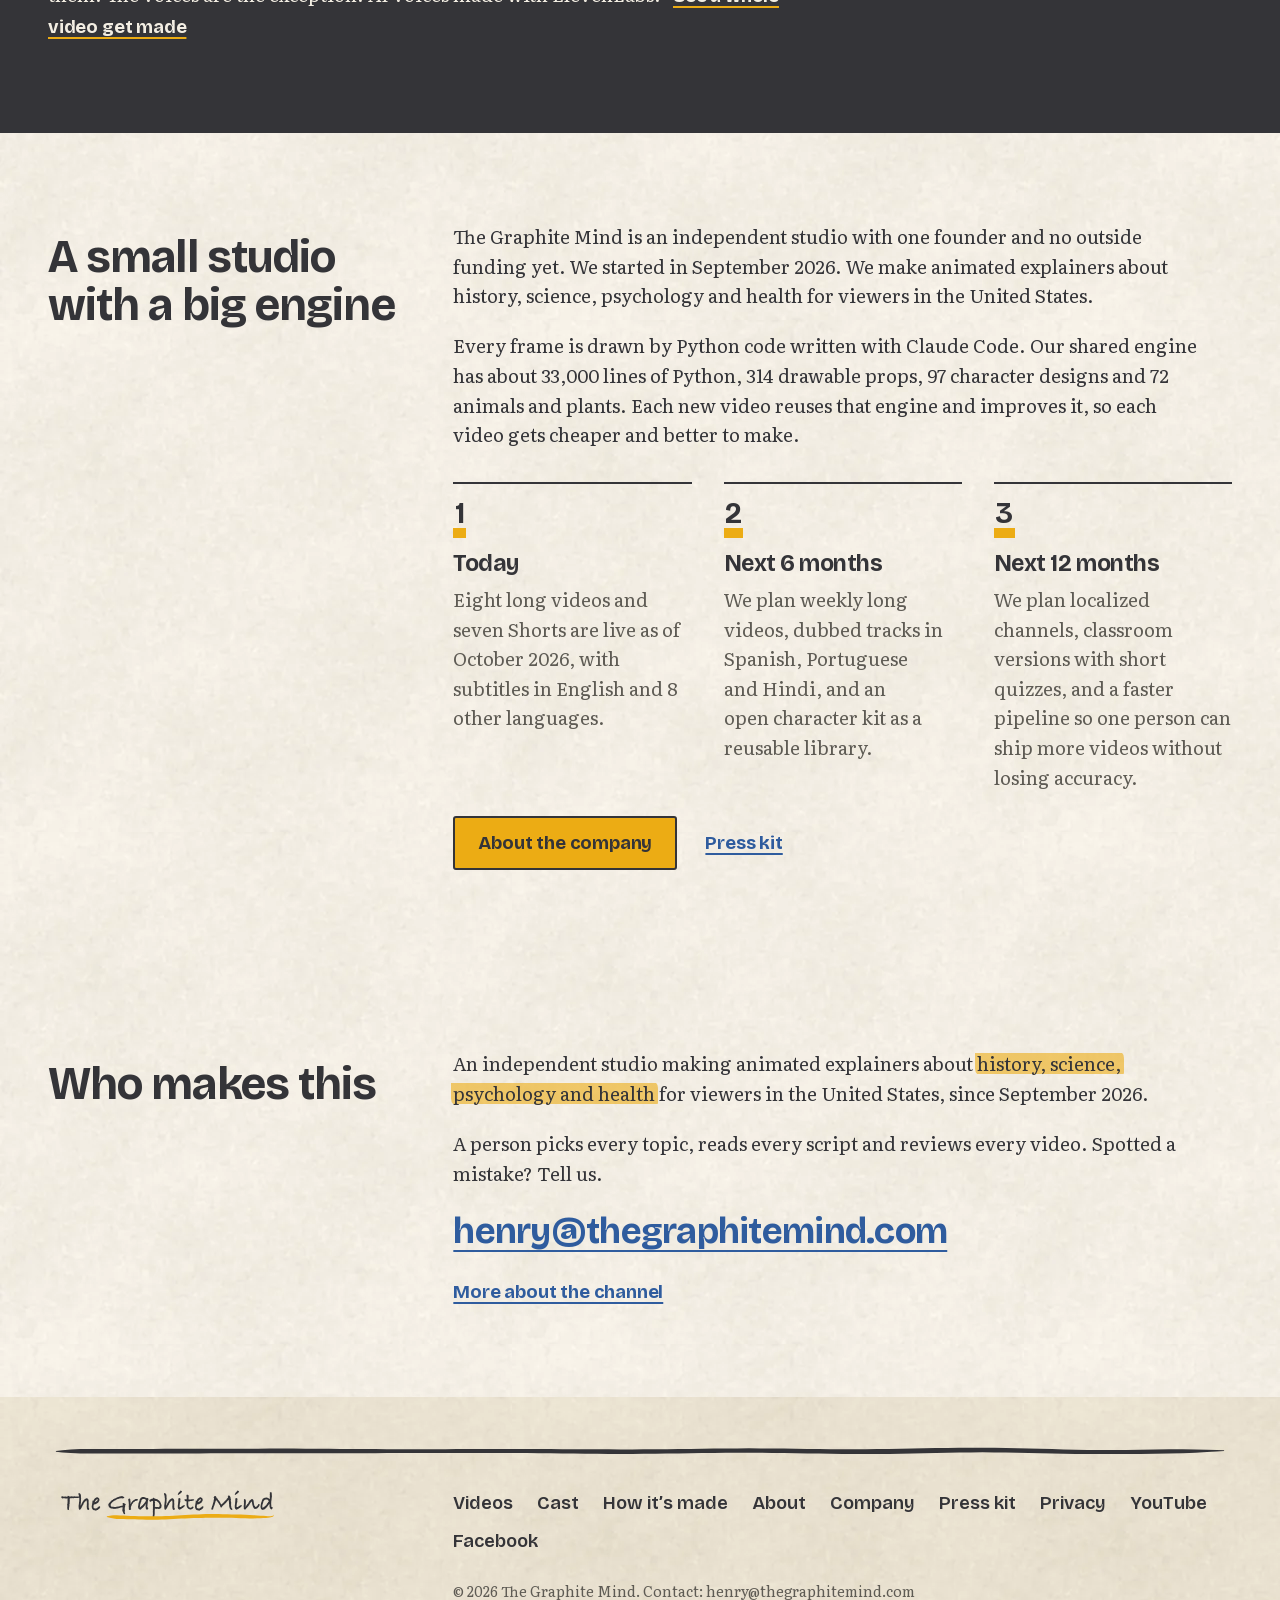
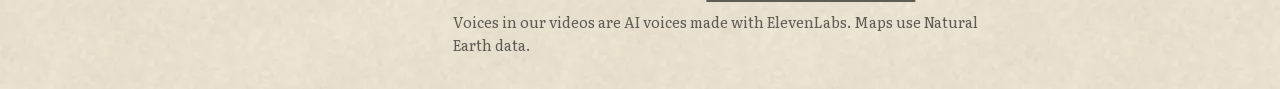
==== commit 86f9cd53: "Show, don't tell: draw-on players, production log, fact flow, subtitles, reel - Home: the real cast." ====
--- a/index.html
+++ b/index.html
@@ -35,9 +35,10 @@
   "name": "The Graphite Mind",
   "url": "https://thegraphitemind.com/",
   "logo": "https://thegraphitemind.com/assets/img/brand/icon-512.png",
-  "email": "hello@thegraphitemind.com",
+  "email": "henry@thegraphitemind.com",
   "sameAs": [
-    "https://www.youtube.com/@TheGraphiteMind"
+    "https://www.youtube.com/@TheGraphiteMind",
+    "https://www.facebook.com/profile.php?id=61594804304042"
   ],
   "description": "Animated explainers about history, science and psychology. Every frame is drawn by Python code that Claude Code wrote. New videos on YouTube."
 }</script>
@@ -199,7 +200,7 @@
 <section class="section" id="cast" aria-labelledby="h-cast">
   <div class="wrap">
     <div class="cast-teaser">
-      <div class="cast-teaser__art stage"><img src="/assets/img/cast/zee.webp" width="552" height="900" alt="Zee, the skeptical sidekick of the channel, drawn in the yellow hoodie, standing and looking curious." loading="lazy" decoding="async"></div>
+      <div class="cast-teaser__art stage"><img src="/assets/img/cast/zee.webp" width="552" height="900" alt="Zee, the main character of the channel, drawn in the yellow hoodie, standing and looking curious." loading="lazy" decoding="async"></div>
       <div class="cast-teaser__text">
         <h2 id="h-cast">Zee does the doubting.</h2>
         <p>Zee is our Gen Z skeptic, in a yellow hoodie, with a question for every big claim. When the narrator says something impressive, Zee wants to see the proof.</p>
@@ -216,47 +217,23 @@
 
 <section class="section band-ink on-ink" id="made" aria-labelledby="h-code">
   <div class="wrap">
-    <h2 id="h-code">Zee is a function.</h2>
-    <p style="margin-top:1rem">The code below is real. It is the part of our drawing engine that draws Zee&rsquo;s eyes, brows and mouth, copied from the file. One short block is left out and marked.</p>
-    <div class="code-band" style="margin-top:2.5rem">
-      <div class="code-band__code"><pre class="code-block" tabindex="0" role="region" aria-label="Python code that draws Zee’s eyes, brows and mouth"><code><span class="tk-c"># the-graphite-mind/longform/engine/cast.py, lines 299-321</span>
-<span class="tk-c"># (inside figure(): eyes, brows, cheeks and mouth; lines 309-310 left out)</span>
-    ex = r * <span class="tk-n">0.36</span>
-    ey = cy - r * <span class="tk-n">0.02</span>
-    closed = blink <span class="tk-k">or</span> mood == <span class="tk-s">"sleepy"</span>
-    <span class="tk-k">for</span> side <span class="tk-k">in</span> (-<span class="tk-n">1</span>, <span class="tk-n">1</span>):
-        ecx = cx + side * ex + look[<span class="tk-n">0</span>]
-        ecy = ey + look[<span class="tk-n">1</span>]
-        <span class="tk-k">if</span> closed:
-            d.line(catmull([(ecx - <span class="tk-n">10</span>, ecy), (ecx, ecy + <span class="tk-n">6</span>), (ecx + <span class="tk-n">10</span>, ecy)], <span class="tk-n">5</span>), LW)
-        <span class="tk-k">else</span>:
-            ry = <span class="tk-n">14</span> <span class="tk-k">if</span> mood != <span class="tk-s">"shocked"</span> <span class="tk-k">else</span> <span class="tk-n">17</span>
-            <span class="tk-c"># ...</span>
-            d.ellipse(ecx, ecy, <span class="tk-n">9</span> <span class="tk-k">if</span> mood != <span class="tk-s">"shocked"</span> <span class="tk-k">else</span> <span class="tk-n">11</span>, ry, INK, outline=<span class="tk-k">False</span>)
-            d.dot((ecx - <span class="tk-n">3</span>, ecy - <span class="tk-n">5</span>), <span class="tk-n">3.4</span>, C[<span class="tk-s">"white"</span>])
-        bp = BROWS.get(mood, BROWS[<span class="tk-s">"neutral"</span>])
-        pts = [(ecx - side * x * <span class="tk-n">0.9</span> - look[<span class="tk-n">0</span>] * <span class="tk-n">0.3</span>, ecy + y * <span class="tk-n">0.9</span>) <span class="tk-k">for</span> x, y <span class="tk-k">in</span> bp]
-        d.line(catmull(pts, <span class="tk-n">5</span>), LW * <span class="tk-n">0.85</span>)
-    <span class="tk-k">if</span> mood <span class="tk-k">in</span> (<span class="tk-s">"happy"</span>, <span class="tk-s">"laugh"</span>, <span class="tk-s">"proud"</span>):
-        <span class="tk-k">for</span> side <span class="tk-k">in</span> (-<span class="tk-n">1</span>, <span class="tk-n">1</span>):
-            d.ellipse(cx + side * r * <span class="tk-n">0.6</span>, cy + r * <span class="tk-n">0.3</span>, <span class="tk-n">11</span>, <span class="tk-n">7</span>, C[<span class="tk-s">"pink"</span>], outline=<span class="tk-k">False</span>)
-    <span class="tk-k">if</span> mood == <span class="tk-s">"worried"</span>:
-        d.fill(ellipse_pts(cx + r * <span class="tk-n">0.85</span>, cy - r * <span class="tk-n">0.55</span>, <span class="tk-n">6</span>, <span class="tk-n">9</span>) , C[<span class="tk-s">"sky"</span>], width=<span class="tk-n">2.5</span>)
-    _mouth(d, mood, cx, cy, r, braces=<span class="tk-s">"braces"</span> <span class="tk-k">in</span> extras)</code></pre></div>
-      <div class="code-band__art">
-        <figure class="stage">
-          <img src="/assets/img/cast/zee.webp" width="552" height="900" alt="Zee, drawn by the code in the block on the left." loading="lazy" decoding="async">
-        </figure>
-        <p class="code-band__caption">This is Zee. This is also Zee.</p>
-      </div>
-    </div>
-    <div class="code-band__more">
-      <div class="copy">
-        <p>Every character, prop, map and transition in our videos is a function like this one, and Claude Code wrote them. The music is generated by code. So are the edit and the render.</p>
-        <p>The voices are the exception. They are AI voices made with ElevenLabs, and we say so on purpose.</p>
-        <p style="margin-top:1.5rem"><a class="link-plain" href="/how-its-made.html">How it&rsquo;s made</a></p>
-      </div>
-    </div>
+    <div class="section-head">
+      <h2 id="h-code">Watch the code draw Zee.</h2>
+      <p>This is the real function from our drawing engine. Each line lights up as the strokes it makes appear.</p>
+    </div>
+    <div class="drawon drawon--figure" data-src="/assets/data/drawon-zee.json" data-ms="560" data-label="Zee, drawn stroke by stroke by the code next to it">
+      <div class="drawon__code" role="region" aria-label="The Python function that draws Zee, with the running line highlighted">
+        <p class="drawon__file">the-graphite-mind/longform/engine/cast.py</p>
+        <ol class="drawon__lines" tabindex="0"></ol>
+      </div>
+      <div class="drawon__art"><img src="/assets/img/cast/zee.webp" width="552" height="900" alt="Zee, drawn by the code shown next to it." loading="lazy" decoding="async"></div>
+      <div class="drawon__bar">
+        <button class="btn drawon__play" type="button" aria-pressed="false">Play</button>
+        <input class="drawon__scrub" type="range" min="0" max="0" value="0" aria-label="Scrub through the drawing, one code step at a time">
+        <p class="drawon__status" aria-live="off">Every stroke, in the order the code makes it.</p>
+      </div>
+    </div>
+    <p class="drawon__more">Characters, props, maps and transitions all work like this, and Claude Code wrote them. The voices are the exception: AI voices made with ElevenLabs. <a class="link-plain" href="/how-its-made.html">See a whole video get made</a></p>
   </div>
 </section>
 
@@ -280,10 +257,9 @@
   <div class="wrap split">
     <div class="split__head"><h2 id="h-about">Who makes this</h2></div>
     <div class="split__body">
-      <p class="lead-p">The Graphite Mind is a YouTube channel of animated explainers about <mark>history, science, psychology and health</mark>, made for viewers in the United States. The first video went up in September 2026.</p>
-      <p>A person picks every topic, reads every script, reviews every finished video and uploads it. Claude Code does the research notes, the scripts and all of the drawing code.</p>
-      <p>If we got something wrong, tell us. Questions, corrections, business and press all go to one address.</p>
-      <p class="contact-line"><a href="mailto:hello@thegraphitemind.com">hello@thegraphitemind.com</a></p>
+      <p class="lead-p">An independent studio making animated explainers about <mark>history, science, psychology and health</mark> for viewers in the United States, since September 2026.</p>
+      <p>A person picks every topic, reads every script and reviews every video. Spotted a mistake? Tell us.</p>
+      <p class="contact-line"><a href="mailto:henry@thegraphitemind.com">henry@thegraphitemind.com</a></p>
       <p style="margin-top:1.5rem"><a class="link-plain" href="/about.html">More about the channel</a></p>
     </div>
   </div>
@@ -304,13 +280,15 @@
           <li><a href="/press.html">Press kit</a></li>
           <li><a href="/privacy.html">Privacy</a></li>
           <li><a href="https://www.youtube.com/@TheGraphiteMind">YouTube</a></li>
+          <li><a href="https://www.facebook.com/profile.php?id=61594804304042">Facebook</a></li>
         </ul>
-        <p class="footer-small" style="margin-top:1.5rem">&copy; 2026 The Graphite Mind. Contact: <a href="mailto:hello@thegraphitemind.com">hello@thegraphitemind.com</a></p>
+        <p class="footer-small" style="margin-top:1.5rem">&copy; 2026 The Graphite Mind. Contact: <a href="mailto:henry@thegraphitemind.com">henry@thegraphitemind.com</a></p>
         <p class="footer-small" style="margin-top:0.5rem">Voices in our videos are AI voices made with ElevenLabs. Maps use Natural Earth data.</p>
       </div>
     </div>
   </div>
 </footer>
 <script src="/assets/js/site.js" defer></script>
+<script src="/assets/js/v3.js" defer></script>
 </body>
 </html>
--- a/assets/css/site.css
+++ b/assets/css/site.css
@@ -717,3 +717,249 @@
 /* a text link placed right after a button */
 .btn + a { margin-left: var(--s-5); }
 .nav-desktop a.nav-link { white-space: nowrap; }
+
+/* ---- v3: show, don't tell (draw-on players, production log, fact flow, languages, reel) ---- */
+
+/* draw-on player: real engine code on the left, the strokes it makes on the right */
+.drawon {
+  display: grid;
+  gap: var(--s-5);
+  margin-top: var(--s-6);
+  grid-template-columns: minmax(0, 1fr);
+}
+.drawon__code {
+  margin: 0;
+  display: flex;
+  flex-direction: column;
+  background: #2A2A2E;
+  color: var(--paper);
+  border: 2px solid rgba(243, 238, 227, 0.55);
+  border-radius: var(--r-img);
+  height: 17rem;
+  overflow: hidden;
+}
+.drawon__file {
+  flex: none;
+  display: flex;
+  white-space: nowrap;
+  max-width: none;
+  margin: 0;
+  padding: var(--s-2) var(--s-4);
+  background: #2A2A2E;
+  border-bottom: 1px solid rgba(243, 238, 227, 0.2);
+  font-family: var(--mono);
+  font-size: 0.72rem;
+  color: var(--on-ink-dim);
+}
+.drawon__lines {
+  flex: 1 1 auto;
+  min-height: 0;
+  overflow: auto;
+  position: relative;
+  display: grid;
+  grid-template-columns: minmax(100%, max-content);
+  align-content: start;
+  scrollbar-width: thin;
+  scrollbar-color: var(--on-ink-dim) #2A2A2E;
+  list-style: none;
+  margin: 0;
+  padding: var(--s-2) 0 var(--s-6);
+  font-family: var(--mono);
+  font-size: 0.74rem;
+  line-height: 1.75;
+  white-space: pre;
+}
+.drawon__path { min-width: 0; overflow: hidden; text-overflow: ellipsis; }
+.drawon__file span:last-child { flex: none; }
+.drawon__lines li { padding: 0 var(--s-4) 0 0; border-left: 3px solid transparent; transition: background-color 0.2s, opacity 0.2s; }
+.drawon__lines li.is-skip { opacity: 0.38; }
+.drawon__lines li.is-on { background: rgba(236, 172, 20, 0.2); border-left-color: var(--yellow); opacity: 1; }
+.drawon__no { display: inline-block; width: 3.2em; padding-right: 0.9em; text-align: right; color: var(--on-ink-dim); user-select: none; }
+.drawon__lines .tk-c { color: var(--on-ink-dim); font-style: italic; }
+.drawon__lines .tk-s { color: var(--yellow); }
+.drawon__lines .tk-k { color: var(--paper); font-weight: 700; }
+.drawon__lines .tk-n { color: var(--on-ink-sky); }
+.drawon__art {
+  position: relative;
+  display: flex; align-items: center; justify-content: center;
+  background: var(--paper);
+  border: 2px solid var(--ink);
+  border-radius: var(--r-img);
+  min-height: 17rem;
+  overflow: hidden;
+}
+.on-ink .drawon__art { border-color: rgba(243, 238, 227, 0.55); }
+.drawon__art img { max-height: 24rem; width: auto; }
+.drawon__svg { display: block; width: 100%; height: auto; }
+.drawon--figure .drawon__svg { width: auto; height: 22rem; max-width: 100%; padding: var(--s-4) 0; }
+.drawon__svg .l { fill: none; stroke-linecap: round; stroke-linejoin: round; }
+.drawon.is-ready .drawon__svg .l { stroke-dasharray: 1 1.02; stroke-dashoffset: 1; opacity: 0; }
+.drawon.is-ready .drawon__svg .l.on { stroke-dashoffset: 0; opacity: 1; }
+.drawon.is-ready .drawon__svg .f { opacity: 0; }
+.drawon.is-ready .drawon__svg .f.on { opacity: 1; }
+.drawon--scene .drawon__art { min-height: 0; }
+.drawon--scene.is-done .drawon__art { cursor: crosshair; }
+.drawon__bar { display: flex; flex-wrap: wrap; align-items: center; gap: var(--s-3) var(--s-5); }
+.drawon__play { min-width: 7.5rem; }
+.drawon__scrub { flex: 1 1 12rem; accent-color: var(--yellow); min-width: 10rem; }
+.drawon__status { margin: 0; max-width: none; flex: 1 1 100%; font-family: var(--mono); font-size: 0.8rem; color: var(--pencil); }
+.on-ink .drawon__status { color: var(--on-ink-dim); }
+.drawon__more { margin-top: var(--s-5); max-width: var(--measure); }
+.drawon__more .link-plain { margin-left: var(--s-2); }
+@media (min-width: 900px) {
+  .drawon { grid-template-columns: minmax(0, 1.15fr) minmax(0, 1fr); }
+  .drawon--scene { grid-template-columns: minmax(0, 0.8fr) minmax(0, 1.6fr); }
+  .drawon__code, .drawon__art { height: 28rem; }
+  .drawon--scene .drawon__art { height: auto; min-height: 0; }
+  .drawon--scene .drawon__code { height: 0; min-height: 100%; }  /* as tall as the drawing, never taller */
+  .drawon__bar { grid-column: 1 / -1; }
+  .drawon__status { flex: 0 1 auto; }
+}
+
+/* production log: stage rail + feed */
+.feed { display: grid; gap: var(--s-6); margin-top: var(--s-6); }
+.rail { display: none; list-style: none; margin: 0; padding: 0; }
+.rail__step {
+  position: relative;
+  padding: var(--s-3) 0 var(--s-3) var(--s-5);
+  border-left: 2px solid color-mix(in srgb, var(--pencil) 35%, transparent);
+  font-family: var(--display);
+  font-weight: 600;
+  color: var(--pencil);
+  transition: color 0.2s, border-color 0.2s;
+}
+.rail__step.is-on { color: var(--ink); border-left-color: var(--yellow); border-left-width: 6px; padding-left: calc(var(--s-5) - 4px); }
+.feed__list { list-style: none; margin: 0; padding: 0; display: grid; gap: var(--s-3); max-width: 46rem; }
+.feed__item {
+  display: grid;
+  grid-template-columns: 1fr;
+  gap: var(--s-1);
+  padding: var(--s-3) var(--s-4);
+  background: var(--paper);
+  border: 1px solid color-mix(in srgb, var(--pencil) 35%, transparent);
+  border-radius: var(--r-img);
+}
+.feed__item p { margin: 0; }
+.feed__item--stage {
+  display: block;
+  margin-top: var(--s-4);
+  padding: 0;
+  background: none;
+  border: 0;
+  font-family: var(--display);
+  font-weight: 700;
+  font-size: var(--step-1);
+}
+.feed__item--stage:first-child { margin-top: 0; }
+.feed__item.is-wait { opacity: 0; transform: translateY(6px); }
+.feed__item.is-in { opacity: 1; transform: none; transition: opacity 0.35s ease-out, transform 0.35s ease-out; }
+.who {
+  justify-self: start;
+  font-family: var(--display);
+  font-weight: 700;
+  font-size: var(--step--1);
+  padding: 0.1em 0.55em;
+  border-radius: var(--r-btn);
+  line-height: 1.5;
+}
+.who--opus { background: var(--ink); color: var(--paper); }
+.who--sonnet { background: var(--denim); color: var(--paper); }
+.who--human { background: var(--yellow); color: var(--ink); }
+.who--tool, .who--render { border: 1.5px solid var(--ink); color: var(--ink); }
+.verdict { display: inline-block; margin-right: 0.5em; font-family: var(--display); font-weight: 700; padding: 0 0.4em; border-radius: var(--r-btn); }
+.verdict--no { border: 1.5px solid var(--ink); text-decoration: none; }
+.verdict--yes { background: var(--yellow); }
+.feed__again { justify-self: start; }
+.stages-more { margin-top: var(--s-7); border-top: 2px solid var(--ink); padding-top: var(--s-4); }
+.stages-more summary { cursor: pointer; font-family: var(--display); font-weight: 700; font-size: var(--step-1); }
+.stages-more[open] summary { margin-bottom: var(--s-5); }
+@media (min-width: 900px) {
+  .feed { grid-template-columns: 13rem minmax(0, 1fr); align-items: start; }
+  .rail { display: block; position: sticky; top: 6rem; }
+  .feed__item--stage { display: none; }
+  .feed__item { grid-template-columns: 10.5rem minmax(0, 1fr); align-items: baseline; gap: var(--s-4); }
+  .feed__again { grid-column: 2; }
+}
+
+/* fact flow: grade legend + three steps */
+.grades { display: grid; grid-template-columns: repeat(auto-fit, minmax(13rem, 1fr)); gap: var(--s-3) var(--s-5); margin: var(--s-6) 0 0; }
+.grades > div { display: flex; gap: var(--s-3); align-items: baseline; }
+.grades dt {
+  flex: none;
+  width: 2rem; height: 2rem;
+  display: grid; place-items: center;
+  font-family: var(--display); font-weight: 800;
+  border: 2px solid var(--ink); border-radius: 50%;
+}
+.grades > div:first-child dt { background: var(--yellow); }
+.grades dd { margin: 0; color: var(--pencil); }
+.factflow blockquote {
+  margin: var(--s-3) 0 0;
+  font-family: var(--display);
+  font-size: var(--step-1);
+  line-height: 1.3;
+  color: var(--ink);
+}
+.factflow li:last-child blockquote { background: var(--paper); border: 2px solid var(--ink); padding: var(--s-3) var(--s-4); }
+.factnote { margin-top: var(--s-6); max-width: var(--measure); }
+
+/* one line, many languages: the real frame, with the caption on top the way a viewer sees it */
+.langs { margin-top: var(--s-6); max-width: 52rem; }
+.langs__stage { position: relative; margin: 0; }
+.langs__stage img { display: block; width: 100%; height: auto; border: 2px solid rgba(243, 238, 227, 0.55); border-radius: var(--r-img); }
+.langs__big {
+  position: absolute;
+  left: 50%; bottom: 7%;
+  transform: translateX(-50%);
+  width: max-content;
+  max-width: 74%;
+  margin: 0;
+  padding: 0.12em 0.45em;
+  background: rgba(52, 52, 56, 0.86);
+  color: var(--paper);
+  font-family: var(--display), "Hiragino Sans", "PingFang SC", "Noto Sans", sans-serif;
+  font-weight: 600;
+  font-size: clamp(1rem, 0.6rem + 1.8vw, 1.85rem);
+  line-height: 1.3;
+  text-align: center;
+  border-radius: var(--r-btn);
+}
+.langs__big.is-in { animation: langs-in 0.3s ease-out; }
+@keyframes langs-in { from { opacity: 0; } to { opacity: 1; } }
+.langs__tabs { display: flex; flex-wrap: wrap; gap: var(--s-2); margin-top: var(--s-5); }
+.langs__tab {
+  font: 600 var(--step--1)/1.4 var(--display), "Hiragino Sans", "Noto Sans", sans-serif;
+  color: var(--paper);
+  background: transparent;
+  border: 1.5px solid rgba(243, 238, 227, 0.45);
+  border-radius: var(--r-btn);
+  padding: 0.3em 0.75em;
+  cursor: pointer;
+}
+.langs__tab[aria-selected="true"] { background: var(--yellow); border-color: var(--yellow); color: var(--ink); }
+.langs:not(.is-live) .langs__tab { cursor: default; }
+
+/* reel */
+.reel { margin: var(--s-7) 0 0; }
+.reel video { display: block; width: 100%; height: auto; background: var(--ink); border: 2px solid var(--ink); border-radius: var(--r-img); }
+.reel figcaption { display: flex; flex-wrap: wrap; gap: var(--s-2) var(--s-5); justify-content: space-between; margin-top: var(--s-3); color: var(--pencil); font-size: var(--step--1); }
+
+@media (prefers-reduced-motion: reduce) {
+  .feed__item.is-wait { opacity: 1; transform: none; }
+  .langs__big.is-in { animation: none; }
+}
+.on-ink .section-head p { color: var(--on-ink-dim); }
+/* text buttons (replay the log, pause the reel) look like the links around them */
+button.link-plain {
+  appearance: none;
+  background: none;
+  border: 0;
+  padding: 0;
+  color: var(--denim);
+  cursor: pointer;
+  text-decoration: underline;
+  text-decoration-thickness: 1.5px;
+  text-underline-offset: 0.2em;
+}
+button.link-plain:hover { color: var(--ink); text-decoration-thickness: 3px; text-decoration-color: var(--yellow); }
+.on-ink button.link-plain { color: var(--paper); text-decoration-color: var(--yellow); }
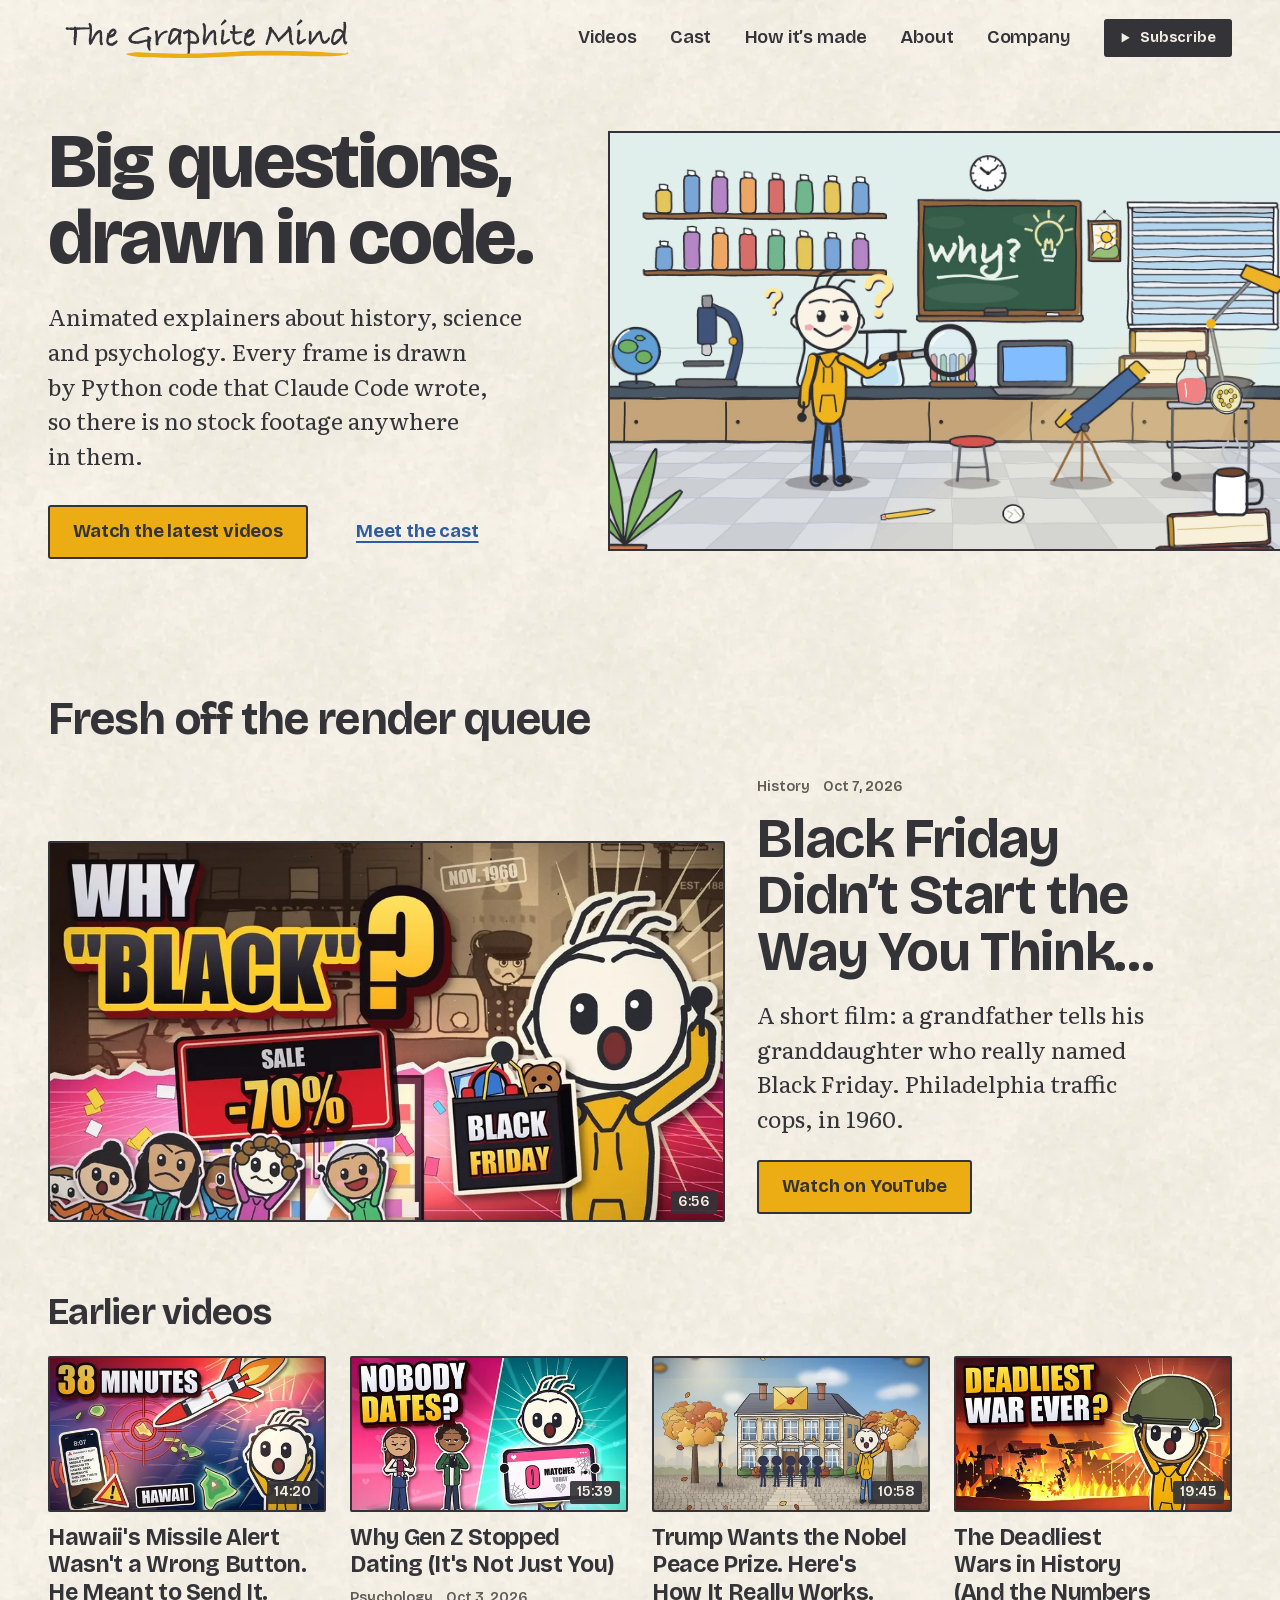
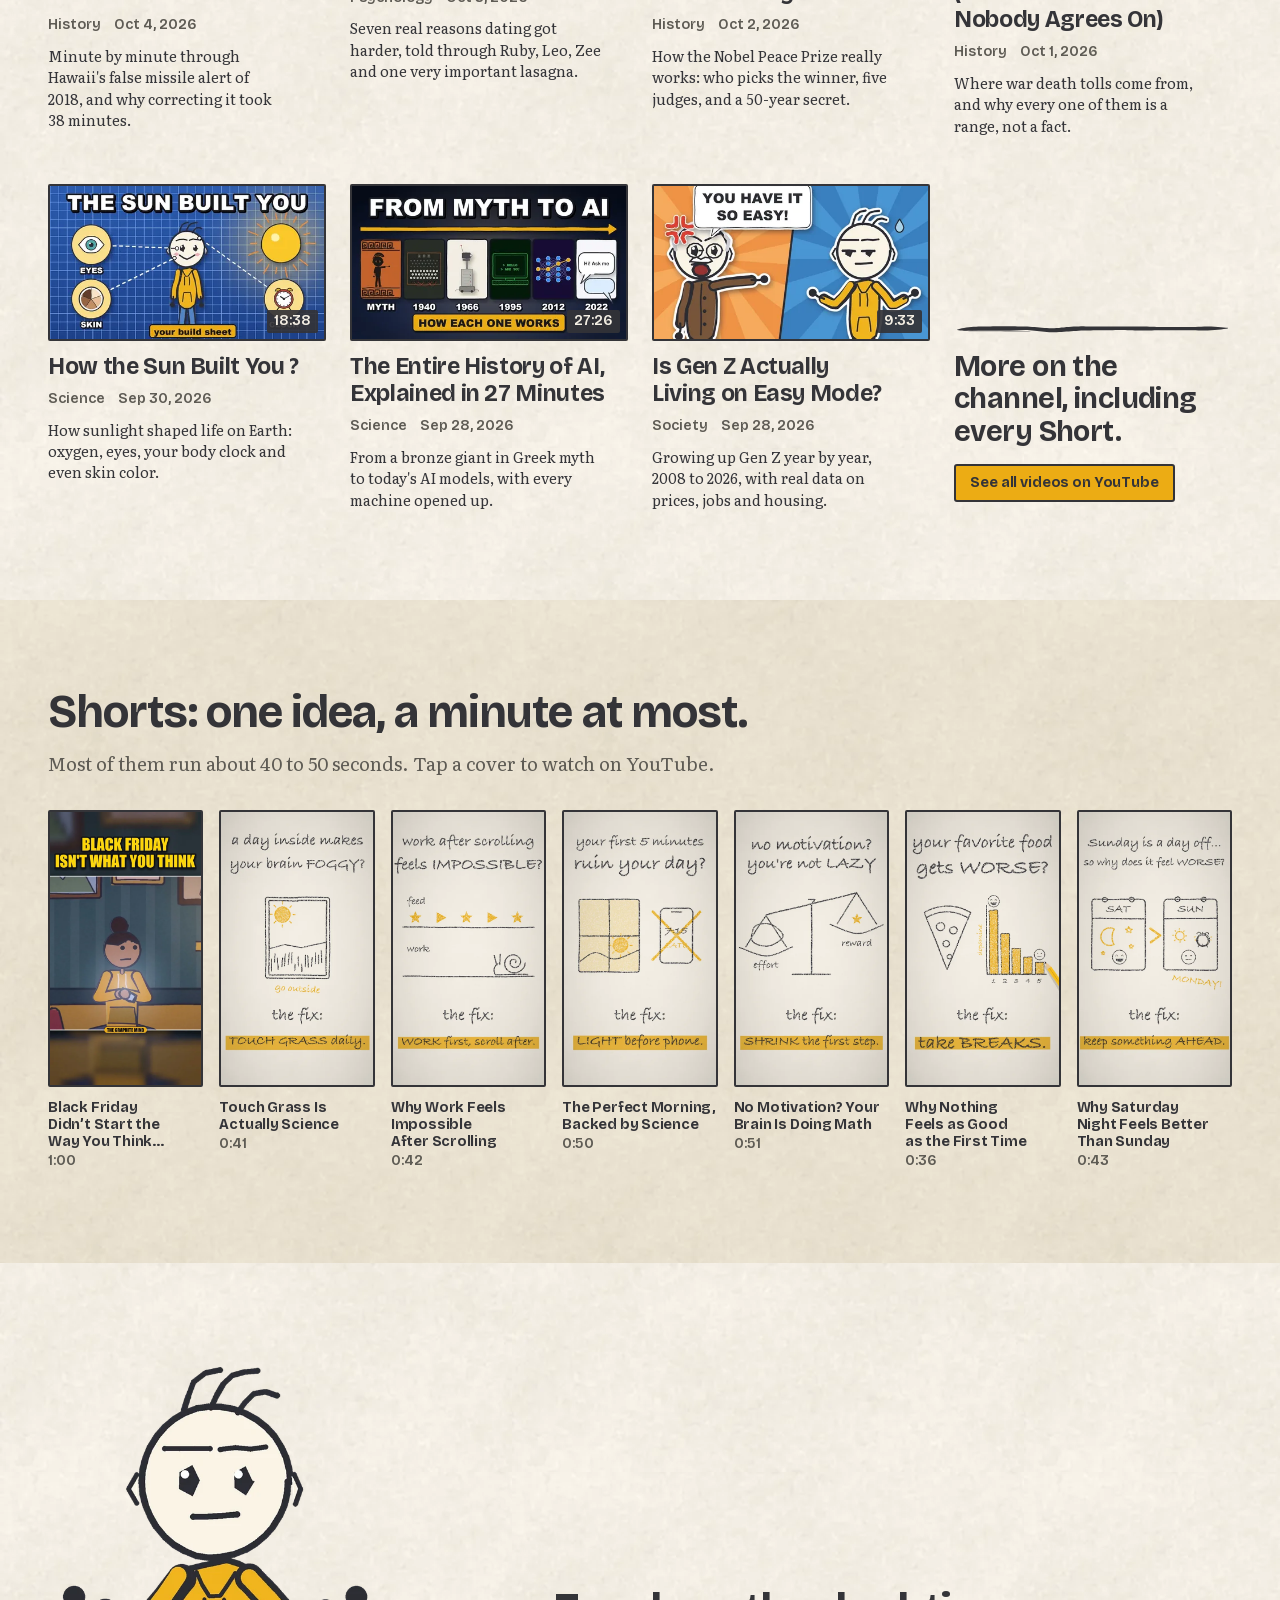
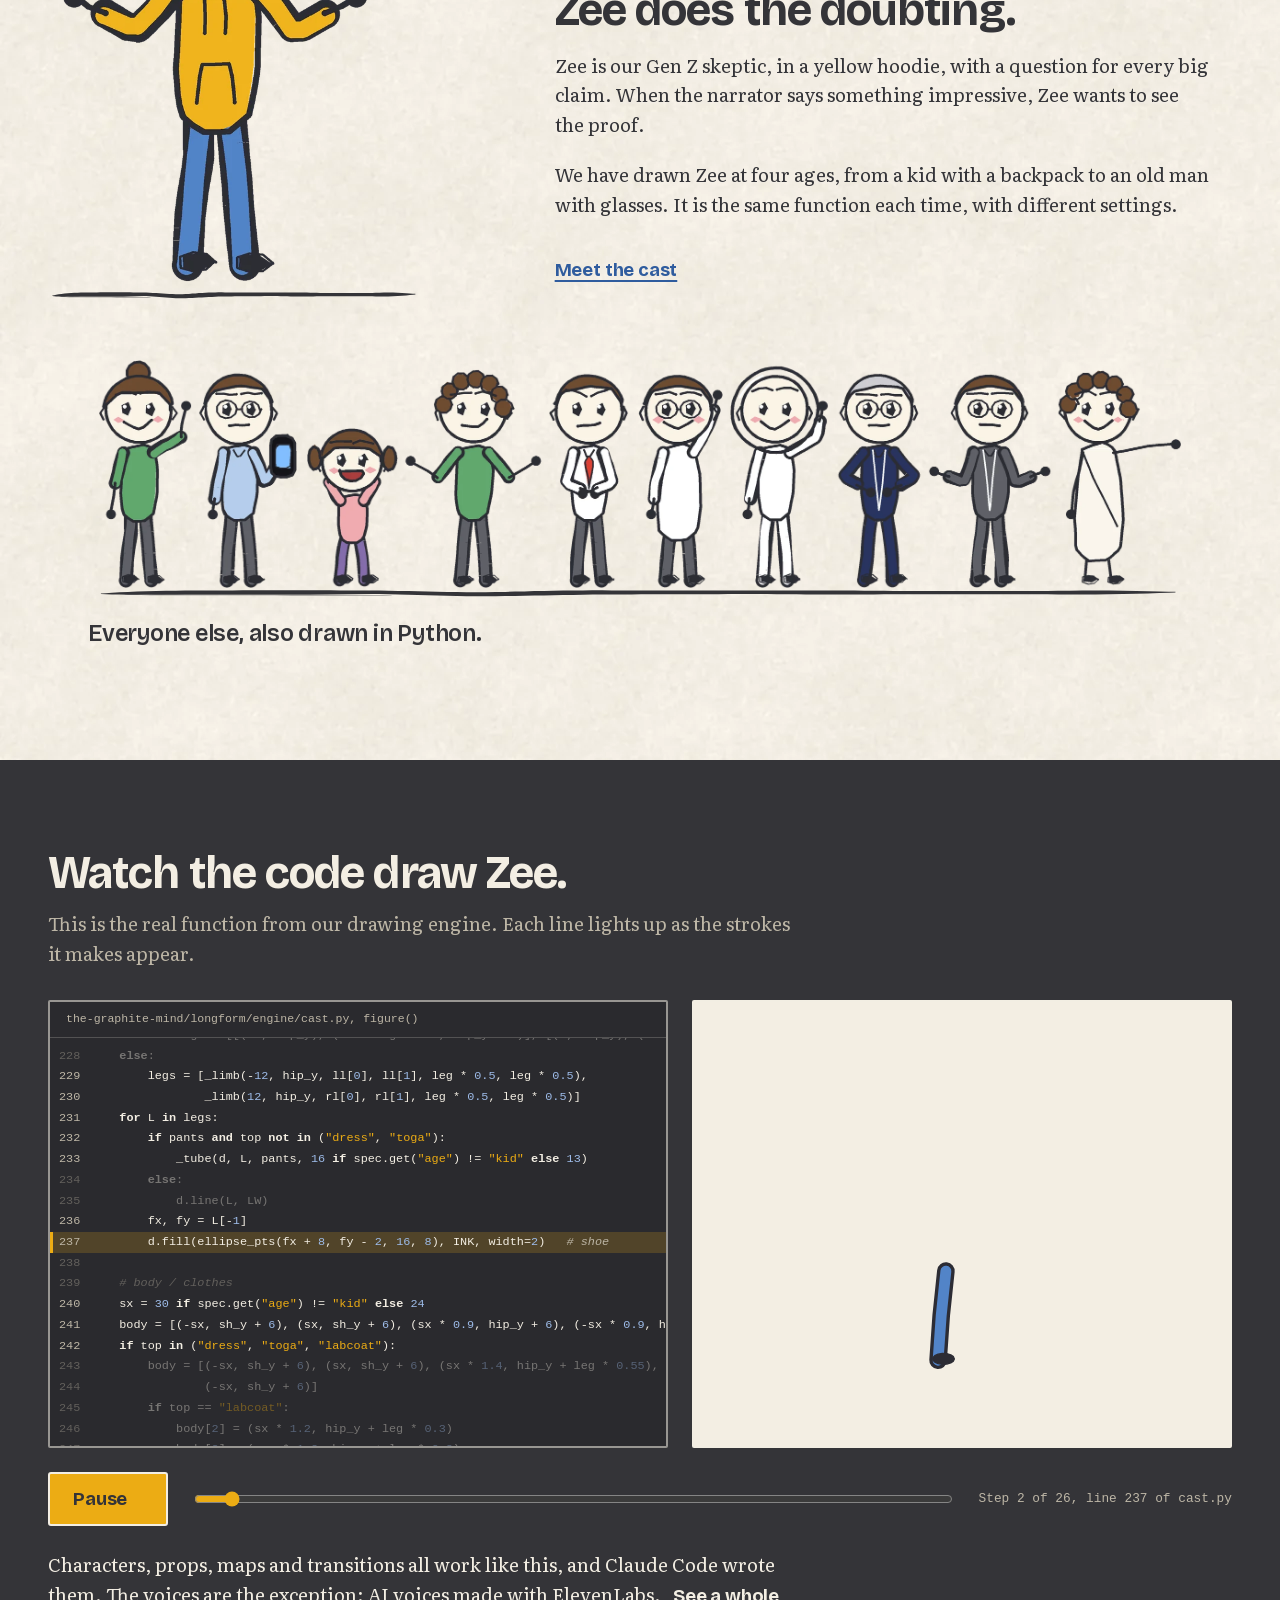
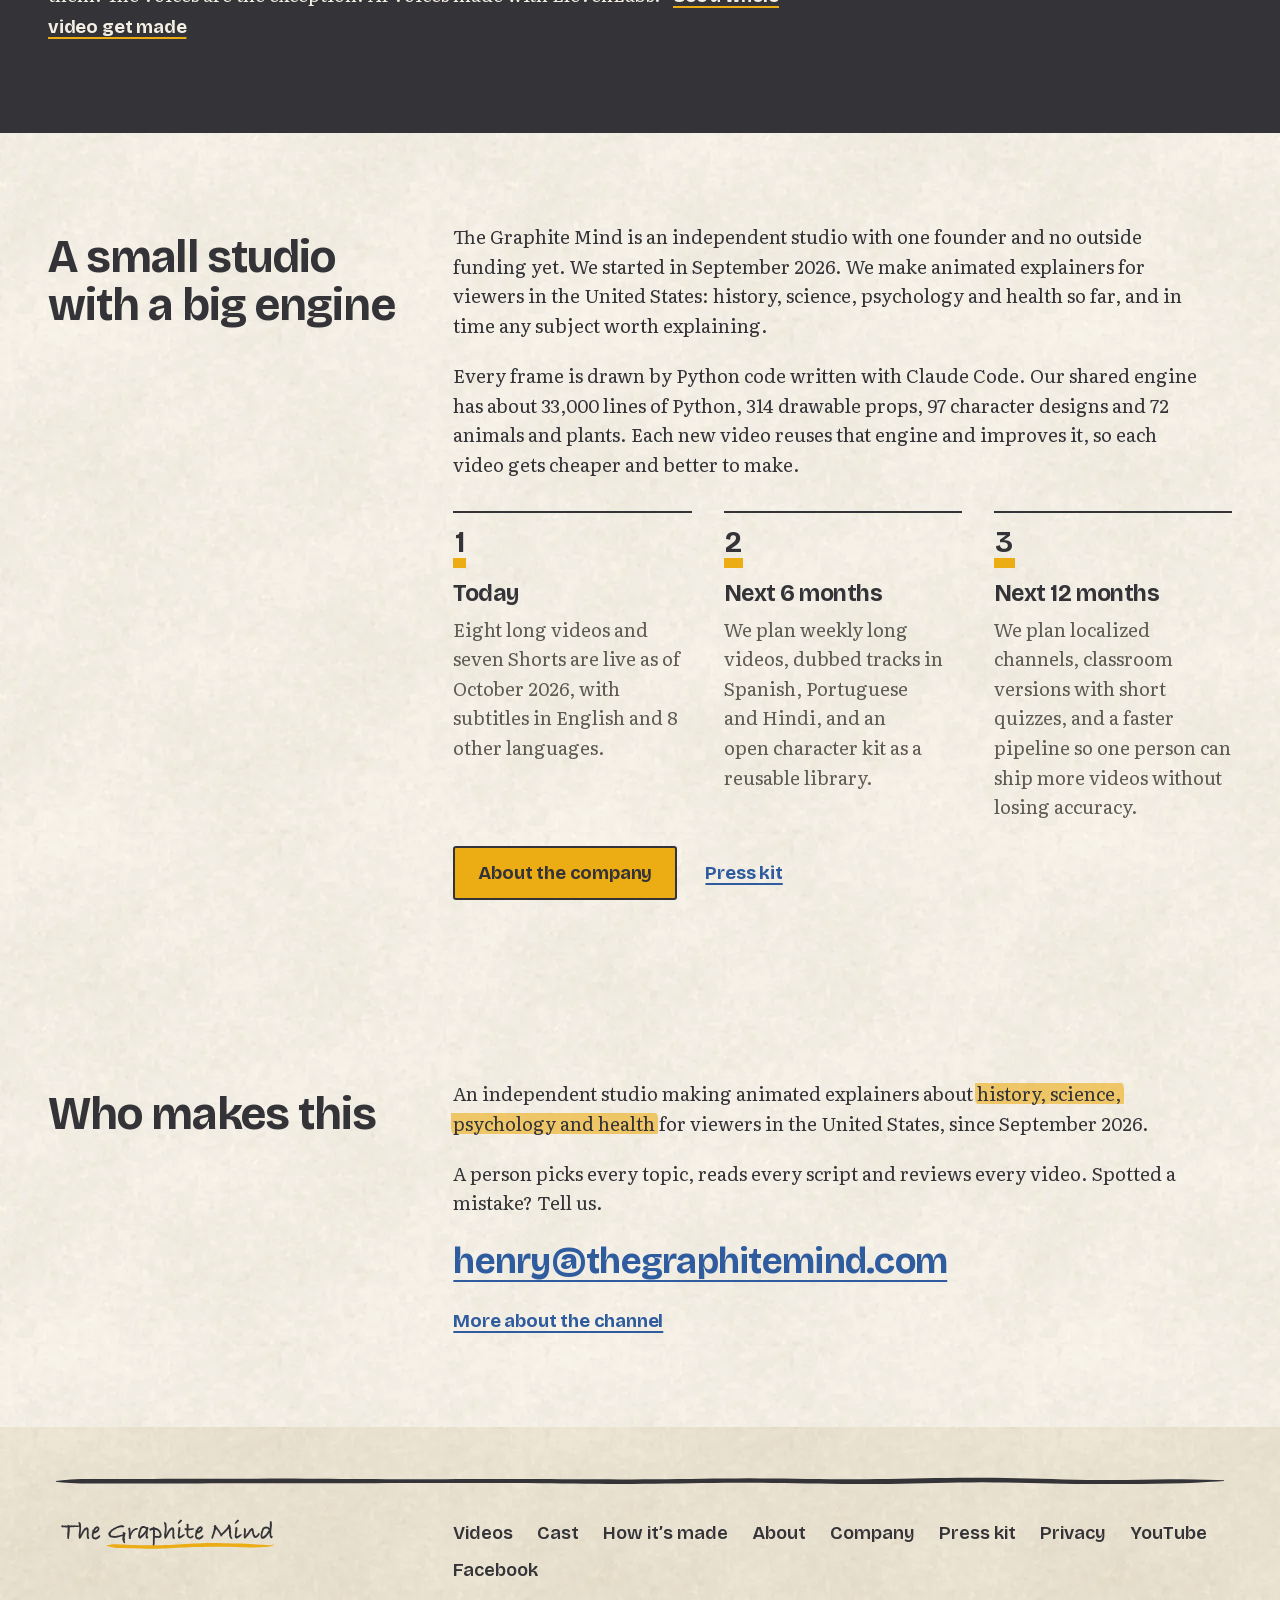
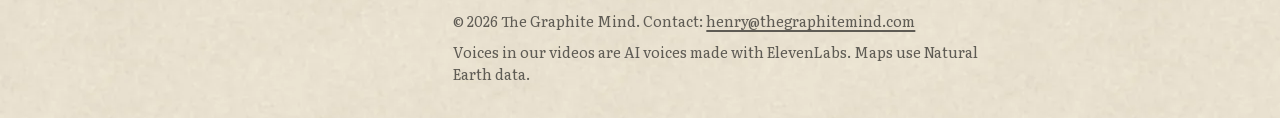
==== commit 96f9a2a9: "Static fallbacks, topic scope line, language buttons - Classroom player ships the finished drawing a" ====
--- a/index.html
+++ b/index.html
@@ -226,7 +226,7 @@
         <p class="drawon__file">the-graphite-mind/longform/engine/cast.py</p>
         <ol class="drawon__lines" tabindex="0"></ol>
       </div>
-      <div class="drawon__art"><img src="/assets/img/cast/zee.webp" width="552" height="900" alt="Zee, drawn by the code shown next to it." loading="lazy" decoding="async"></div>
+      <div class="drawon__art"><img src="/assets/img/cast/zee.webp" width="552" height="900" alt="Zee, the main character, drawn by our engine code." loading="lazy" decoding="async"></div>
       <div class="drawon__bar">
         <button class="btn drawon__play" type="button" aria-pressed="false">Play</button>
         <input class="drawon__scrub" type="range" min="0" max="0" value="0" aria-label="Scrub through the drawing, one code step at a time">
@@ -241,7 +241,7 @@
   <div class="wrap split">
     <div class="split__head"><h2 id="h-studio">A small studio with a big engine</h2></div>
     <div class="split__body">
-      <p>The Graphite Mind is an independent studio with one founder and no outside funding yet. We started in September 2026. We make animated explainers about history, science, psychology and health for viewers in the United States.</p>
+      <p>The Graphite Mind is an independent studio with one founder and no outside funding yet. We started in September 2026. We make animated explainers for viewers in the United States: history, science, psychology and health so far, and in time any subject worth explaining.</p>
       <p>Every frame is drawn by Python code written with Claude Code. Our shared engine has about 33,000 lines of Python, 314 drawable props, 97 character designs and 72 animals and plants. Each new video reuses that engine and improves it, so each video gets cheaper and better to make.</p>
       <ol class="roadmap">
         <li><h3>Today</h3><p>Eight long videos and seven Shorts are live as of October 2026, with subtitles in English and 8 other languages.</p></li>
--- a/assets/css/site.css
+++ b/assets/css/site.css
@@ -798,6 +798,10 @@
 .drawon.is-ready .drawon__svg .f { opacity: 0; }
 .drawon.is-ready .drawon__svg .f.on { opacity: 1; }
 .drawon--scene .drawon__art { min-height: 0; }
+.drawon--scene .drawon__art img { width: 100%; height: auto; max-height: none; }
+/* no script, or the data failed to load: show only the finished drawing */
+.drawon:not(.is-live) { grid-template-columns: minmax(0, 1fr); }
+.drawon:not(.is-live) .drawon__code, .drawon:not(.is-live) .drawon__bar { display: none; }
 .drawon--scene.is-done .drawon__art { cursor: crosshair; }
 .drawon__bar { display: flex; flex-wrap: wrap; align-items: center; gap: var(--s-3) var(--s-5); }
 .drawon__play { min-width: 7.5rem; }
@@ -936,7 +940,7 @@
   padding: 0.3em 0.75em;
   cursor: pointer;
 }
-.langs__tab[aria-selected="true"] { background: var(--yellow); border-color: var(--yellow); color: var(--ink); }
+.langs__tab[aria-pressed="true"] { background: var(--yellow); border-color: var(--yellow); color: var(--ink); }
 .langs:not(.is-live) .langs__tab { cursor: default; }
 
 /* reel */
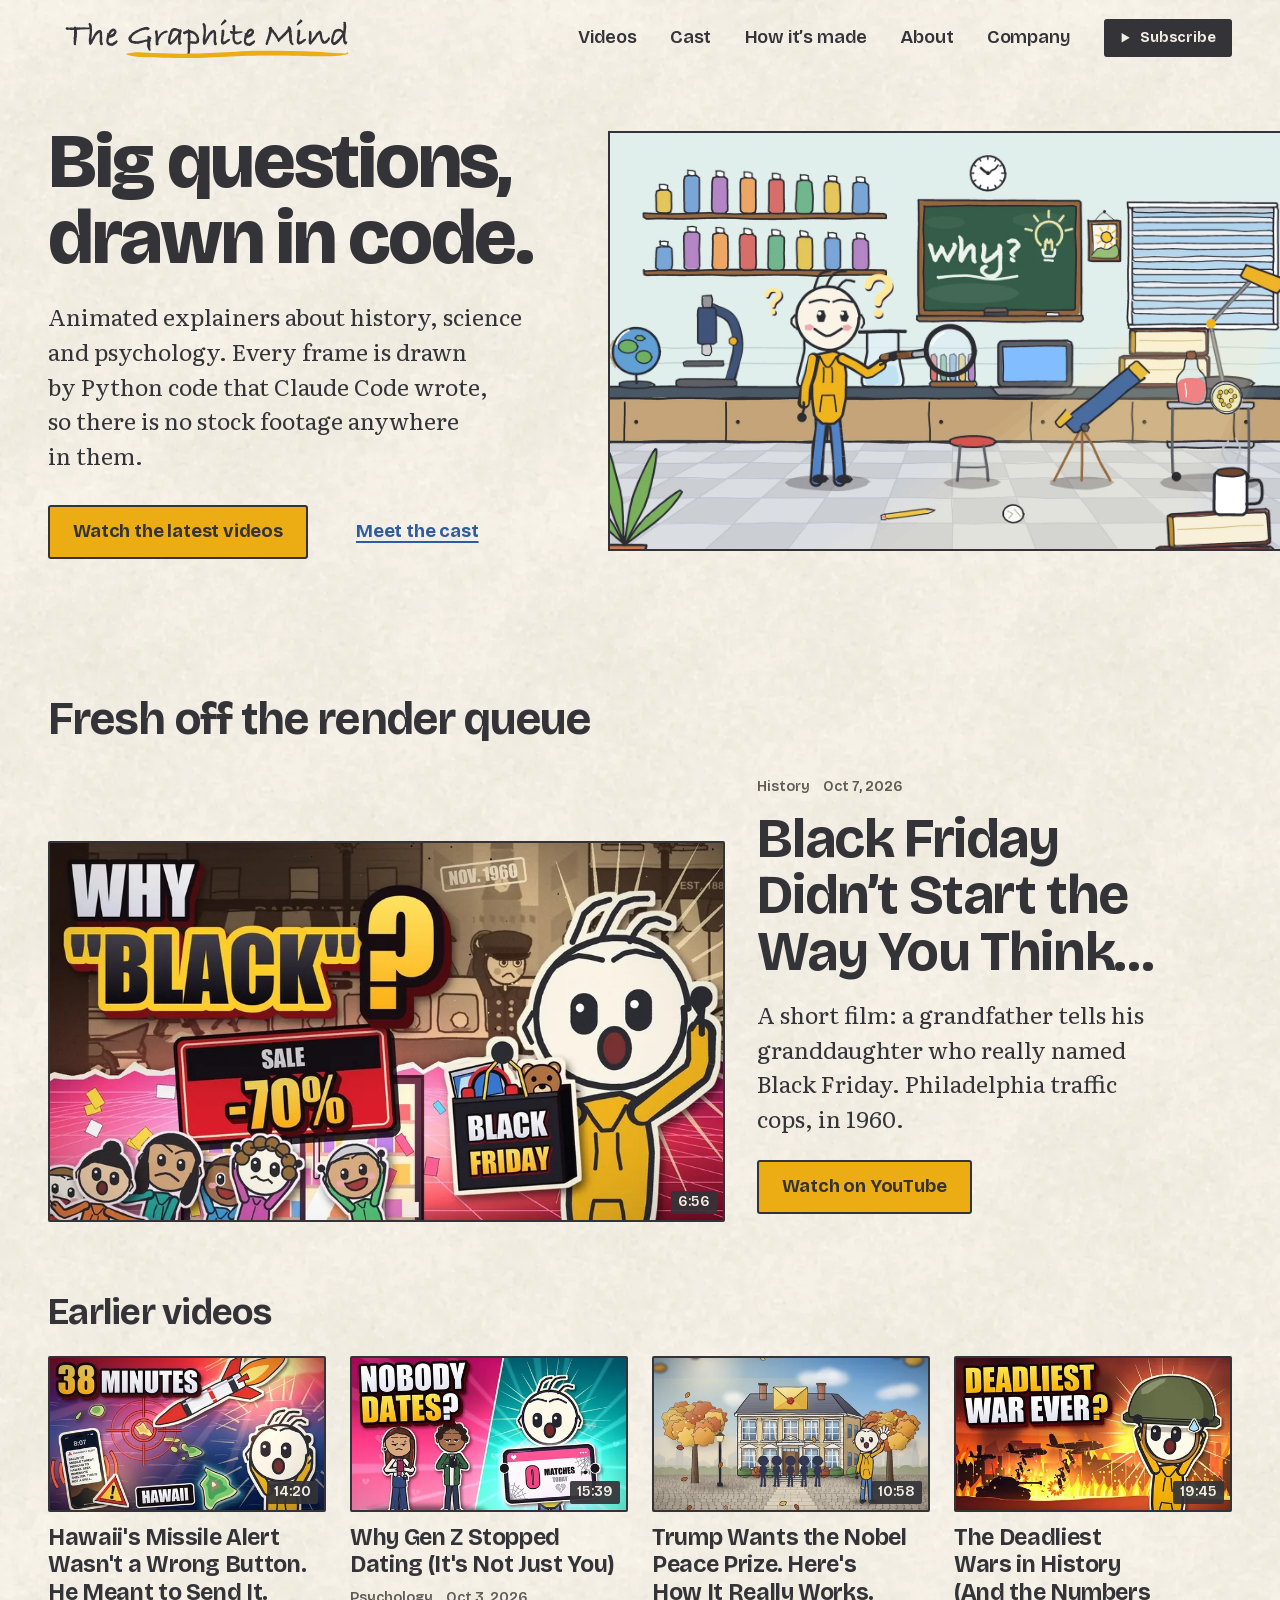
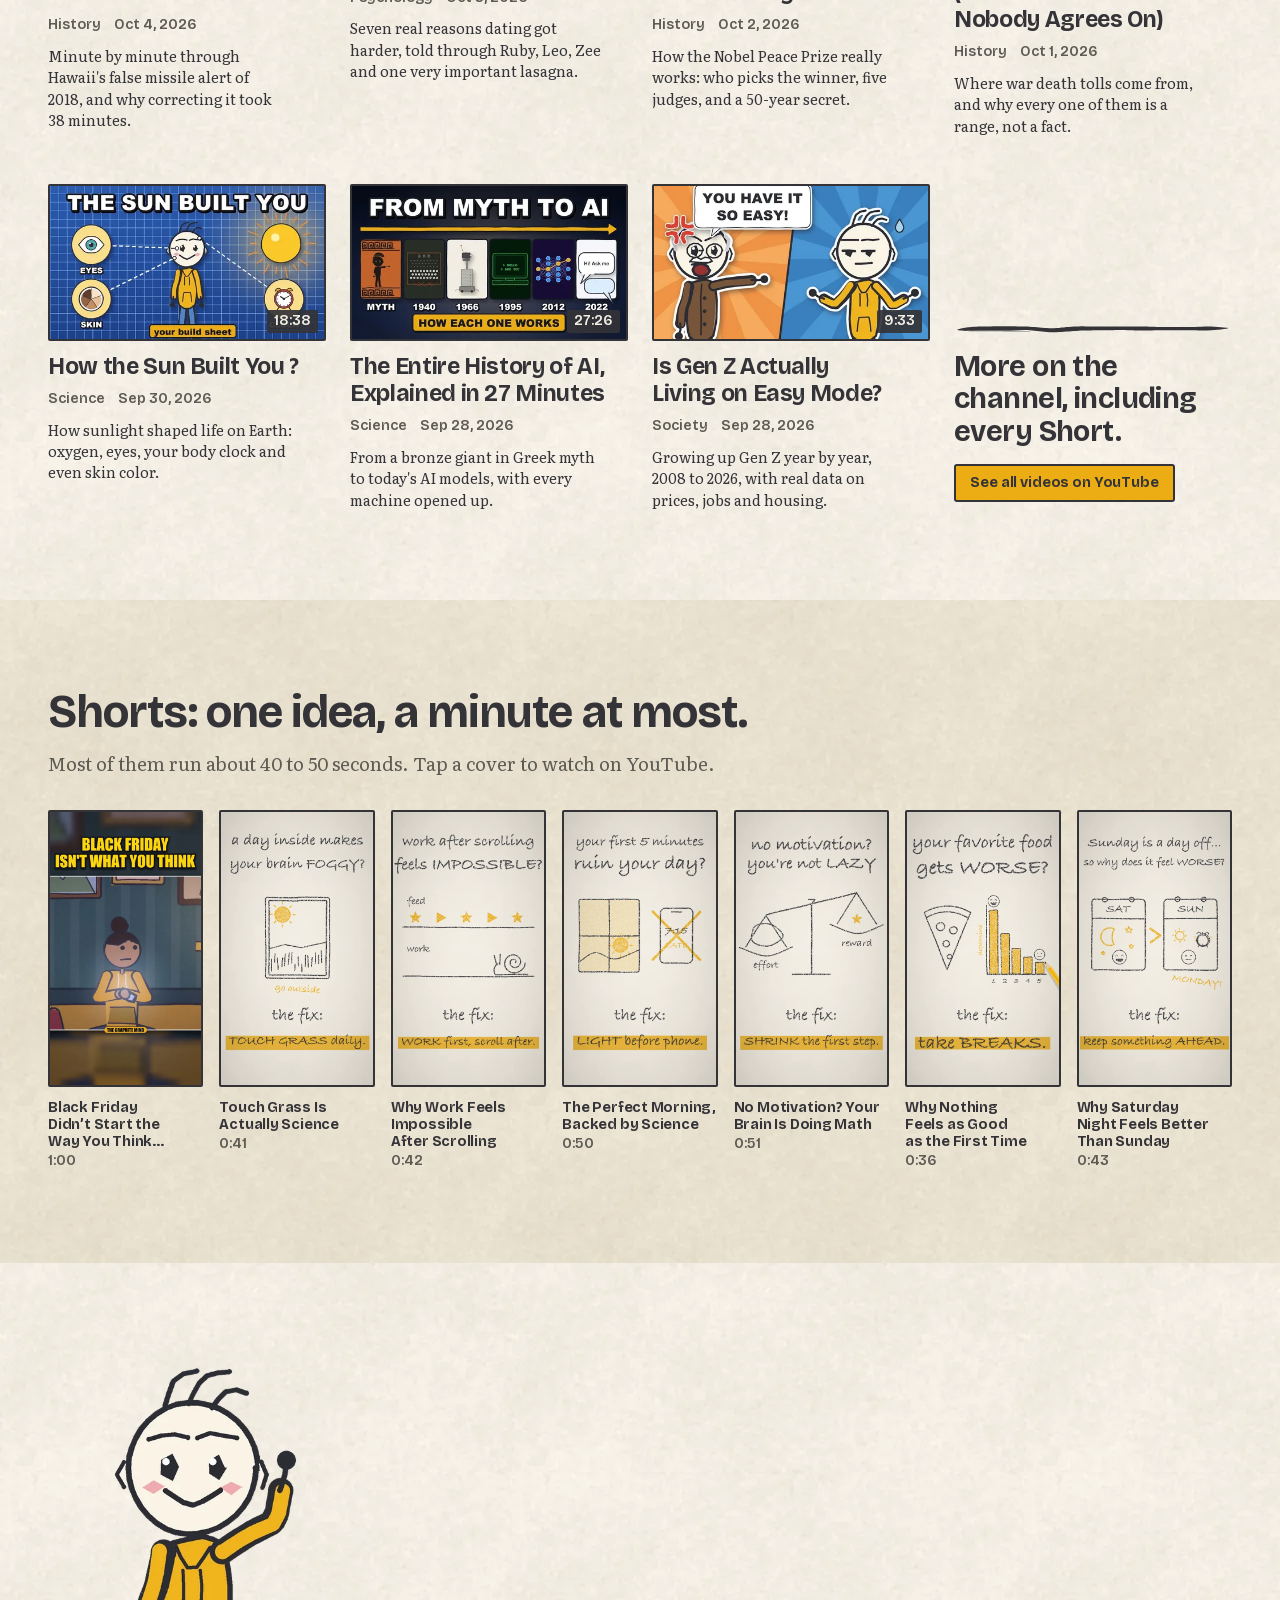
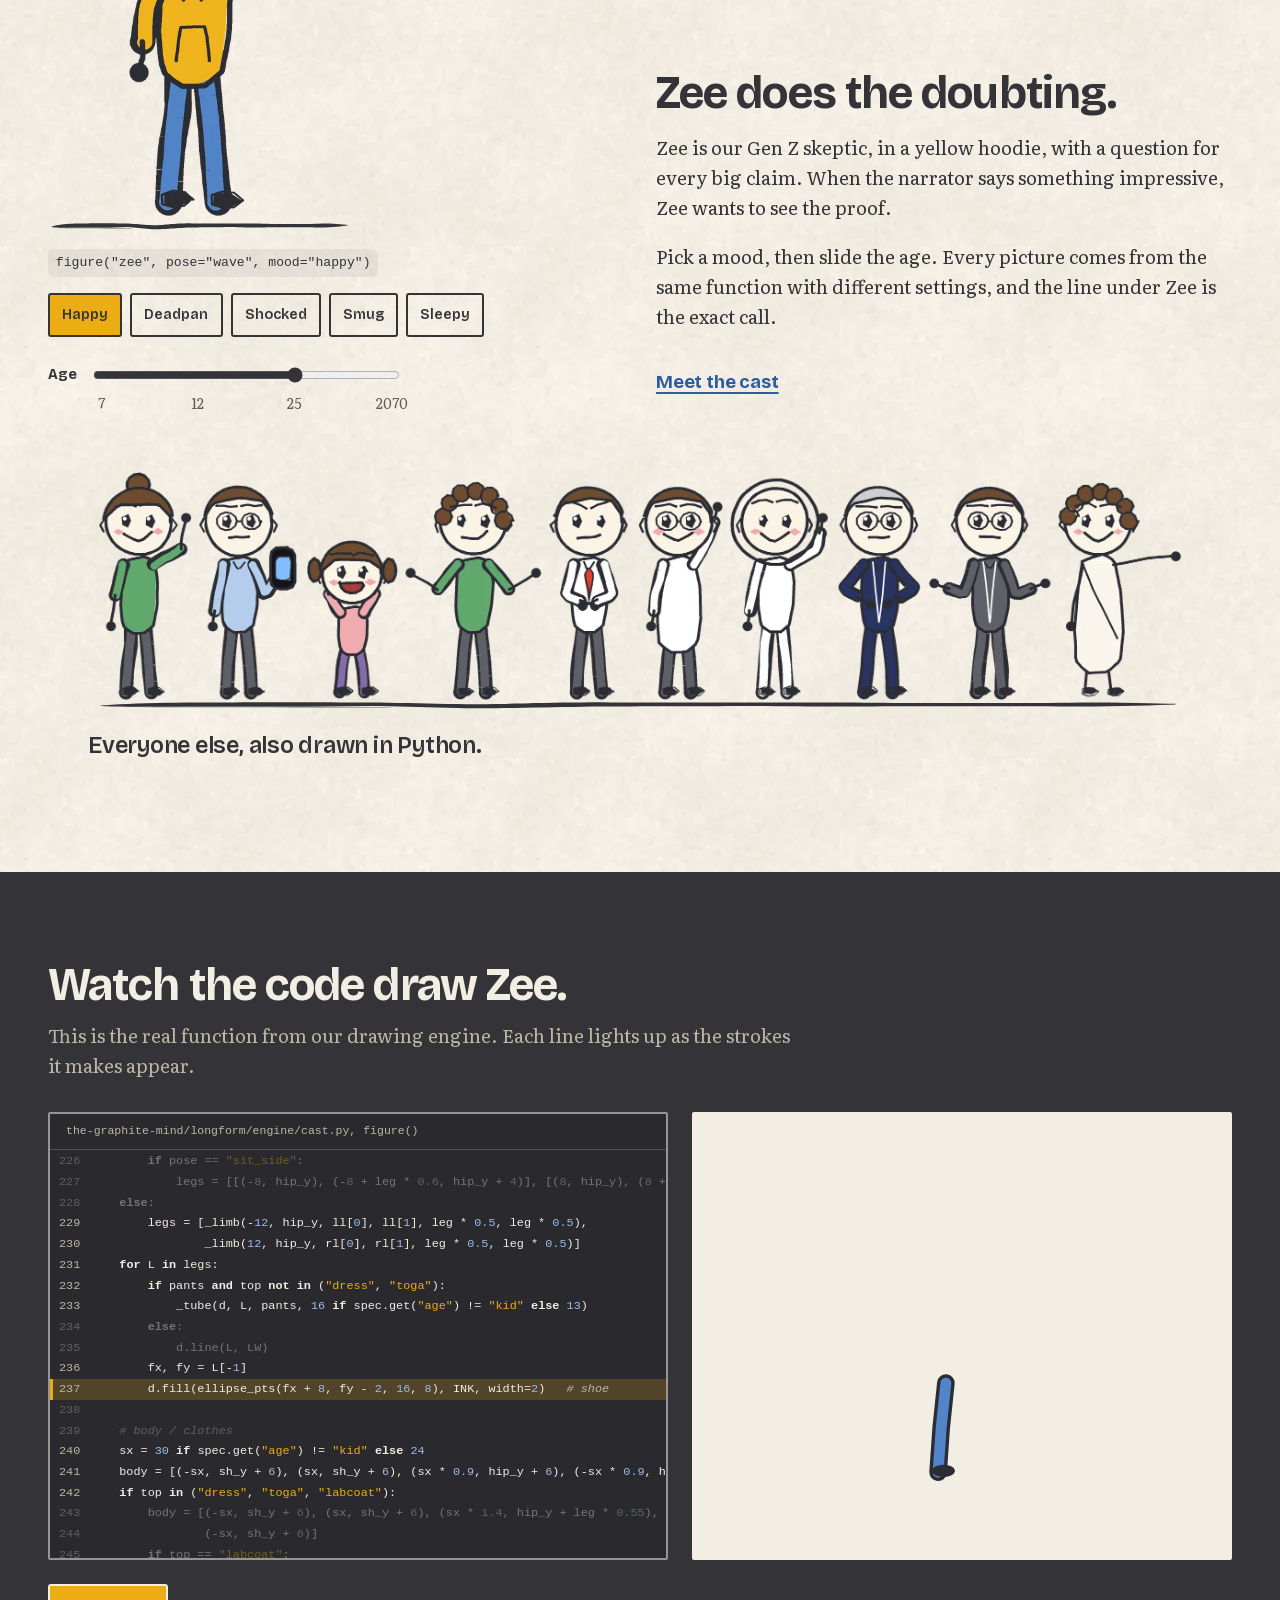
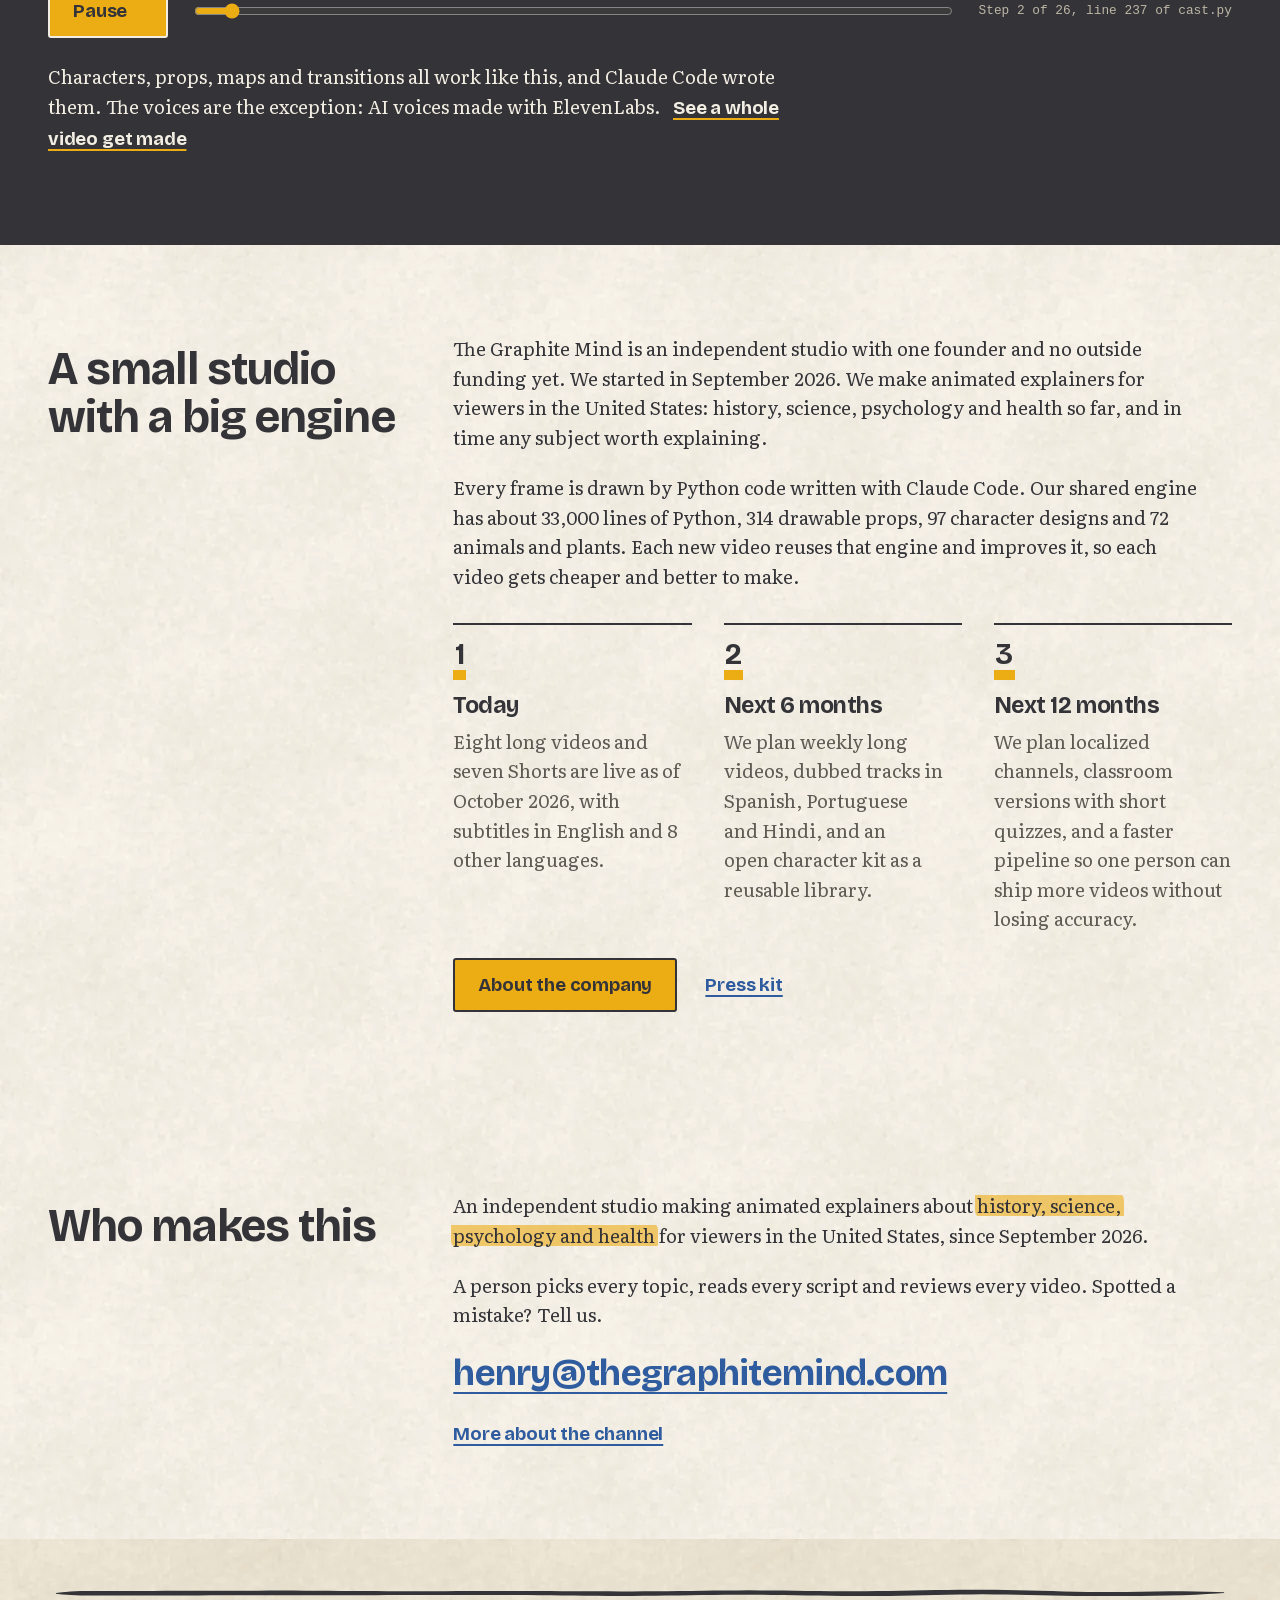
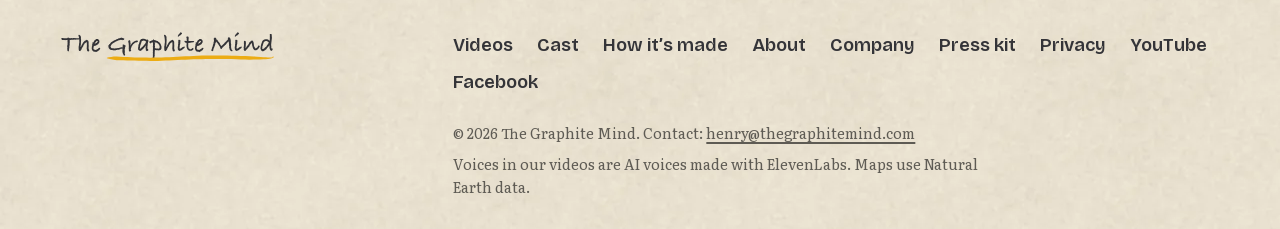
==== commit 7bc2d844: "Zee playground: pick a mood, slide the age, see the exact figure() call 20 pictures (4 ages x 5 mood" ====
--- a/index.html
+++ b/index.html
@@ -200,11 +200,24 @@
 <section class="section" id="cast" aria-labelledby="h-cast">
   <div class="wrap">
     <div class="cast-teaser">
-      <div class="cast-teaser__art stage"><img src="/assets/img/cast/zee.webp" width="552" height="900" alt="Zee, the main character of the channel, drawn in the yellow hoodie, standing and looking curious." loading="lazy" decoding="async"></div>
+      <div class="cast-teaser__art"><div class="zeeplay" data-base="/assets/img/cast/play/" data-ages="zee_kid,zee-kid,Age 7|zee_12,zee-12,Age 12|zee,zee,Age 25|zee_old,zee-old,In 2070">
+  <figure class="zeeplay__fig">
+    <div class="zeeplay__art stage"><img src="/assets/img/cast/play/zee-happy.webp" width="457" height="760" alt="Zee, age 25, happy, waving." class="zeeplay__img" loading="lazy" decoding="async"></div>
+    <figcaption class="zeeplay__code"><code>figure("zee", pose="wave", mood="happy")</code></figcaption>
+  </figure>
+  <div class="zeeplay__ctl">
+    <div class="zeeplay__moods" role="group" aria-label="Zee's mood"><button type="button" class="zeeplay__mood" data-mood="happy" data-pose="wave" data-desc="waving" aria-pressed="true">Happy</button><button type="button" class="zeeplay__mood" data-mood="deadpan" data-pose="shrug" data-desc="shrugging" aria-pressed="false">Deadpan</button><button type="button" class="zeeplay__mood" data-mood="shocked" data-pose="arms_up" data-desc="with both arms up" aria-pressed="false">Shocked</button><button type="button" class="zeeplay__mood" data-mood="smug" data-pose="hips" data-desc="with hands on hips" aria-pressed="false">Smug</button><button type="button" class="zeeplay__mood" data-mood="sleepy" data-pose="slump" data-desc="slumped over, asleep" aria-pressed="false">Sleepy</button></div>
+    <div class="zeeplay__age">
+      <label for="zp-home-age">Age</label>
+      <input id="zp-home-age" class="zeeplay__range" type="range" min="0" max="3" step="1" value="2" aria-valuetext="Age 25">
+      <ol class="zeeplay__ticks" aria-hidden="true"><li style="--i:0">7</li><li style="--i:1">12</li><li style="--i:2">25</li><li style="--i:3">2070</li></ol>
+    </div>
+  </div>
+</div></div>
       <div class="cast-teaser__text">
         <h2 id="h-cast">Zee does the doubting.</h2>
         <p>Zee is our Gen Z skeptic, in a yellow hoodie, with a question for every big claim. When the narrator says something impressive, Zee wants to see the proof.</p>
-        <p>We have drawn Zee at four ages, from a kid with a backpack to an old man with glasses. It is the same function each time, with different settings.</p>
+        <p>Pick a mood, then slide the age. Every picture comes from the same function with different settings, and the line under Zee is the exact call.</p>
         <a class="link-plain" href="/cast.html">Meet the cast</a>
       </div>
     </div>
--- a/assets/css/site.css
+++ b/assets/css/site.css
@@ -465,8 +465,8 @@
 .cast-teaser__text .link-plain { display: inline-block; margin-top: var(--s-4); }
 @media (min-width: 900px) {
   .cast-teaser { grid-template-columns: repeat(12, minmax(0, 1fr)); column-gap: var(--s-6); }
-  .cast-teaser__art { grid-column: 1 / span 4; width: auto; }
-  .cast-teaser__text { grid-column: 6 / span 7; }
+  .cast-teaser__art { grid-column: 1 / span 5; width: auto; }
+  .cast-teaser__text { grid-column: 7 / span 6; }
 }
 .lineup { margin-top: var(--s-7); }
 .lineup__scroll { overflow-x: auto; margin-inline: calc(-1 * var(--gutter)); padding-inline: var(--gutter); }
@@ -967,3 +967,37 @@
 }
 button.link-plain:hover { color: var(--ink); text-decoration-thickness: 3px; text-decoration-color: var(--yellow); }
 .on-ink button.link-plain { color: var(--paper); text-decoration-color: var(--yellow); }
+
+/* ---------- v4: Zee playground (home teaser + cast page) ---------- */
+.zeeplay { display: grid; gap: var(--s-4); }
+.zeeplay__fig { margin: 0; }
+.zeeplay__art { width: min(100%, 15rem); }  /* small on phones so the picture and the controls fit on one screen */
+.zeeplay__art img { display: block; width: 100%; height: auto; max-height: 30rem; object-fit: contain; object-position: left bottom; }
+.zeeplay__code { margin-top: var(--s-3); }
+.zeeplay__code code {
+  display: inline-block; max-width: 100%;
+  font: 500 0.82rem/1.5 ui-monospace, "SF Mono", Menlo, Consolas, monospace;
+  color: var(--ink); background: rgba(52, 52, 56, 0.07);
+  border-radius: 6px; padding: 0.35em 0.6em; overflow-wrap: anywhere;
+}
+.zeeplay__code .tk-s { color: #8a5a00; }
+.zeeplay__ctl { display: grid; gap: var(--s-4); }
+.zeeplay:not(.is-live) .zeeplay__ctl { display: none; }
+.zeeplay__moods { display: flex; flex-wrap: wrap; gap: var(--s-2); }
+.zeeplay__mood {
+  font: 600 var(--step--1)/1.3 var(--display), sans-serif;
+  color: var(--ink); background: transparent;
+  border: 2px solid var(--ink); border-radius: var(--r-btn);
+  padding: 0.4em 0.85em; cursor: pointer; min-height: 2.75rem;
+}
+.zeeplay__mood:hover { background: rgba(236, 172, 20, 0.22); }
+.zeeplay__mood[aria-pressed="true"] { background: var(--yellow); }
+.zeeplay__age { display: grid; grid-template-columns: auto 1fr; align-items: center; column-gap: var(--s-4); max-width: 22rem; }
+.zeeplay__age label { font-family: var(--display); font-weight: 700; font-size: var(--step--1); }
+.zeeplay__range { width: 100%; accent-color: var(--ink); min-height: 2.75rem; margin: 0; }
+.zeeplay__ticks { --thumb: 16px; grid-column: 2; position: relative; height: 1.5em; list-style: none; margin: -0.35rem 0 0; padding: 0; font-size: var(--step--1); color: var(--pencil); }
+.zeeplay__ticks li { position: absolute; top: 0; left: calc(var(--thumb) / 2 + (100% - var(--thumb)) * var(--i) / 3); transform: translateX(-50%); white-space: nowrap; }
+@media (min-width: 900px) {
+  .zeeplay__art { width: min(100%, 20rem); }
+  .cast-teaser__art .zeeplay__art { width: min(100%, 19rem); }
+}
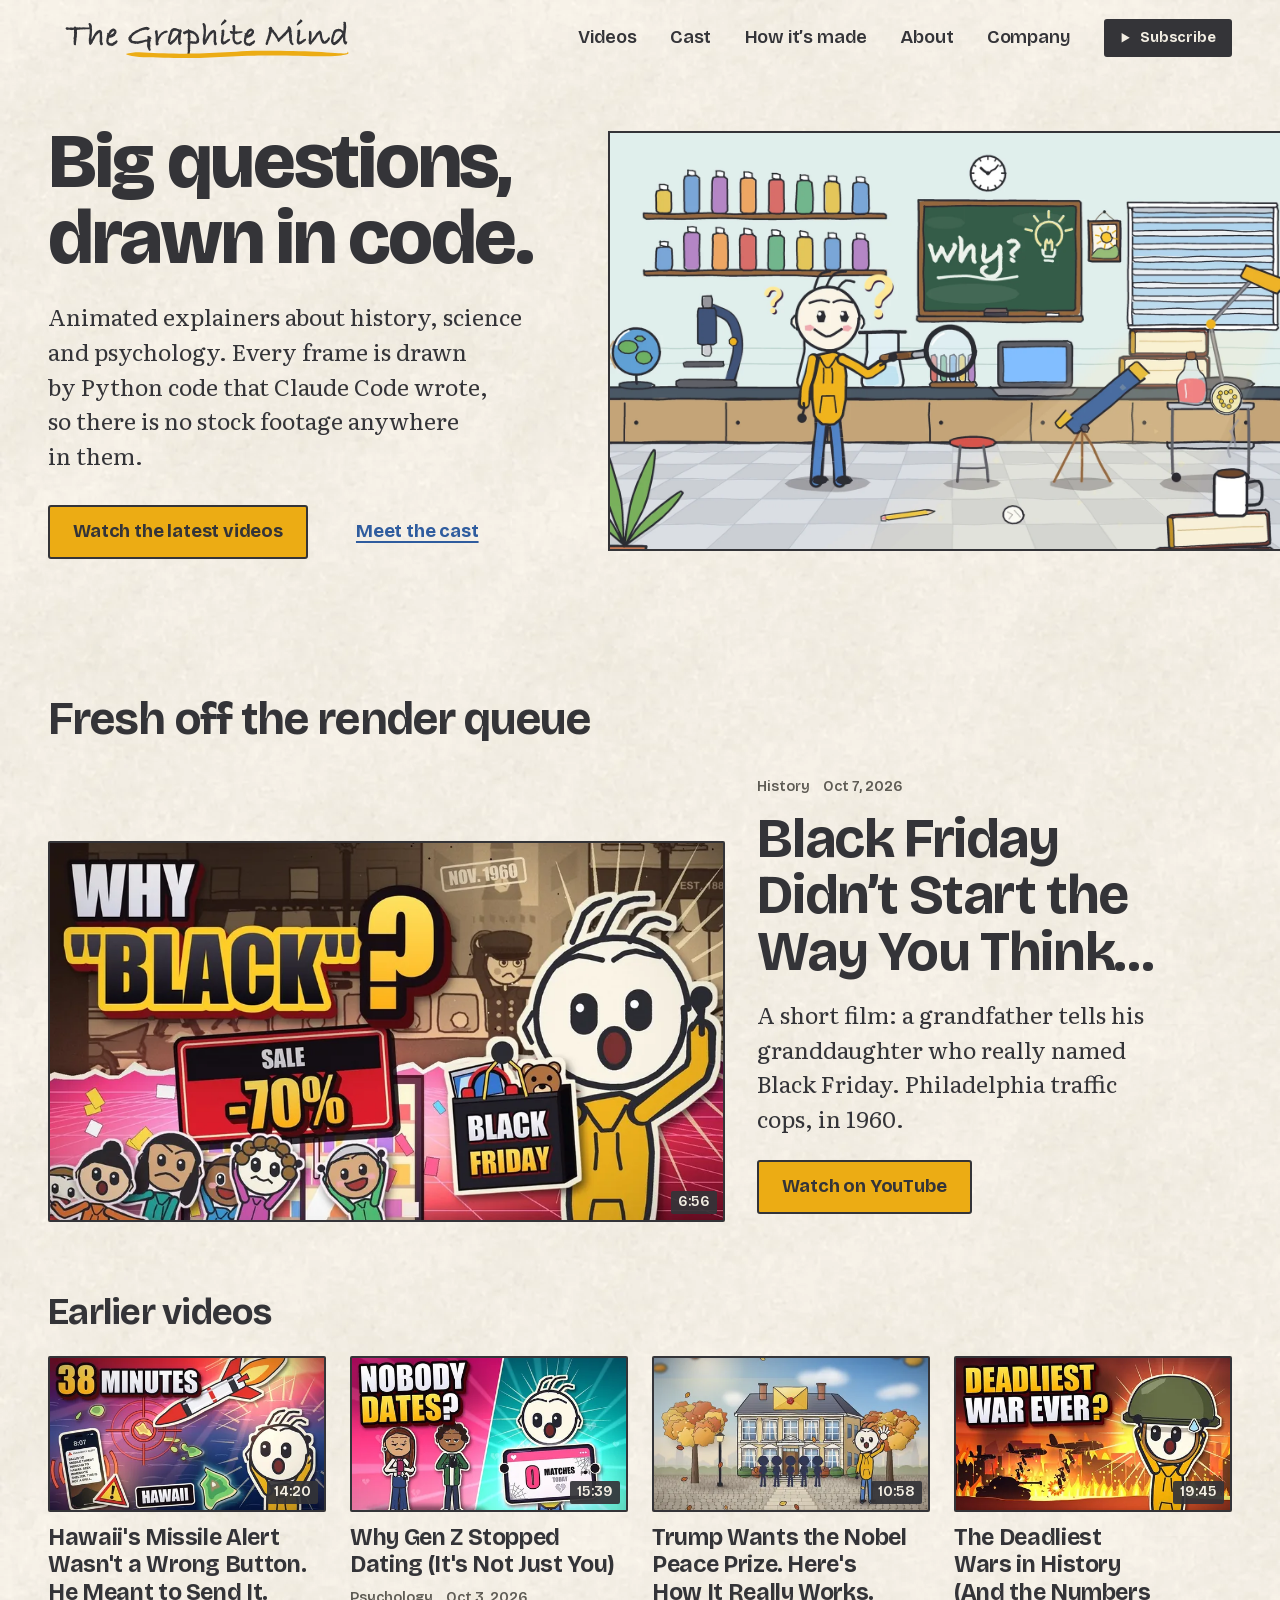
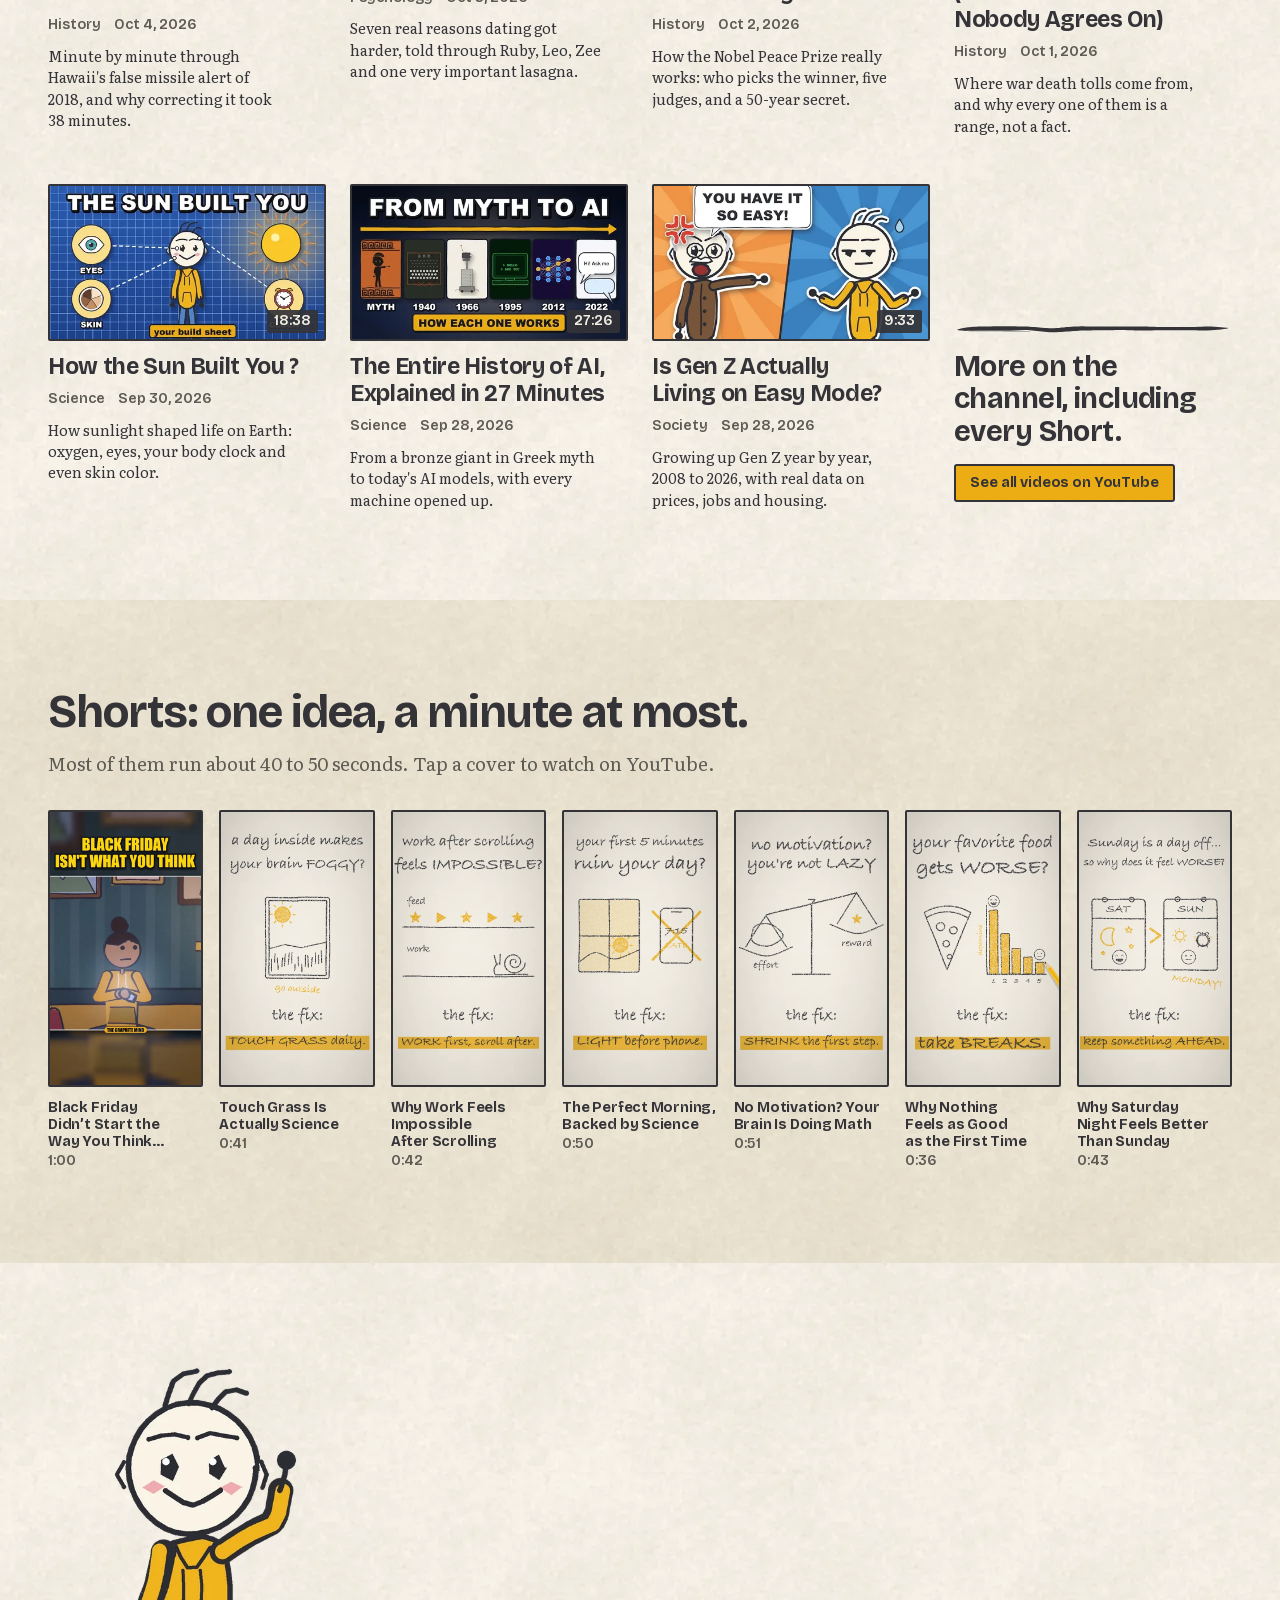
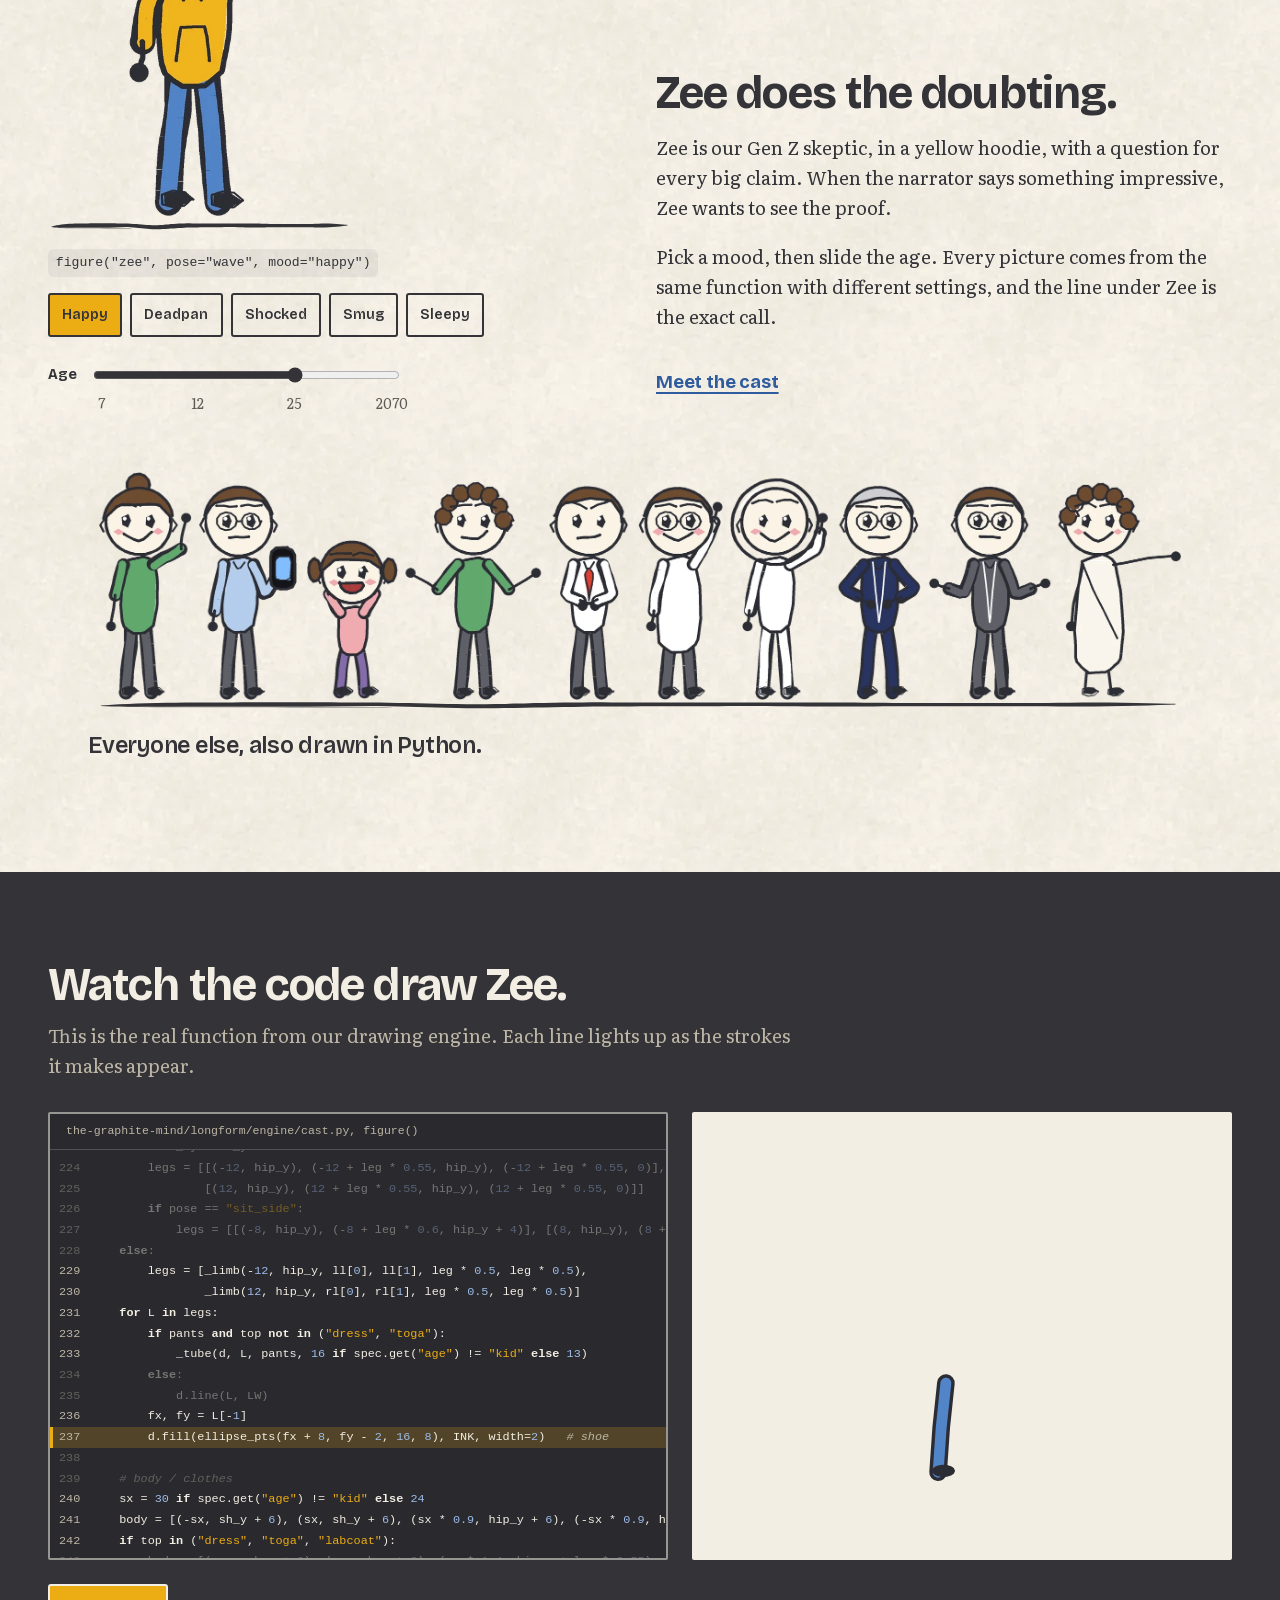
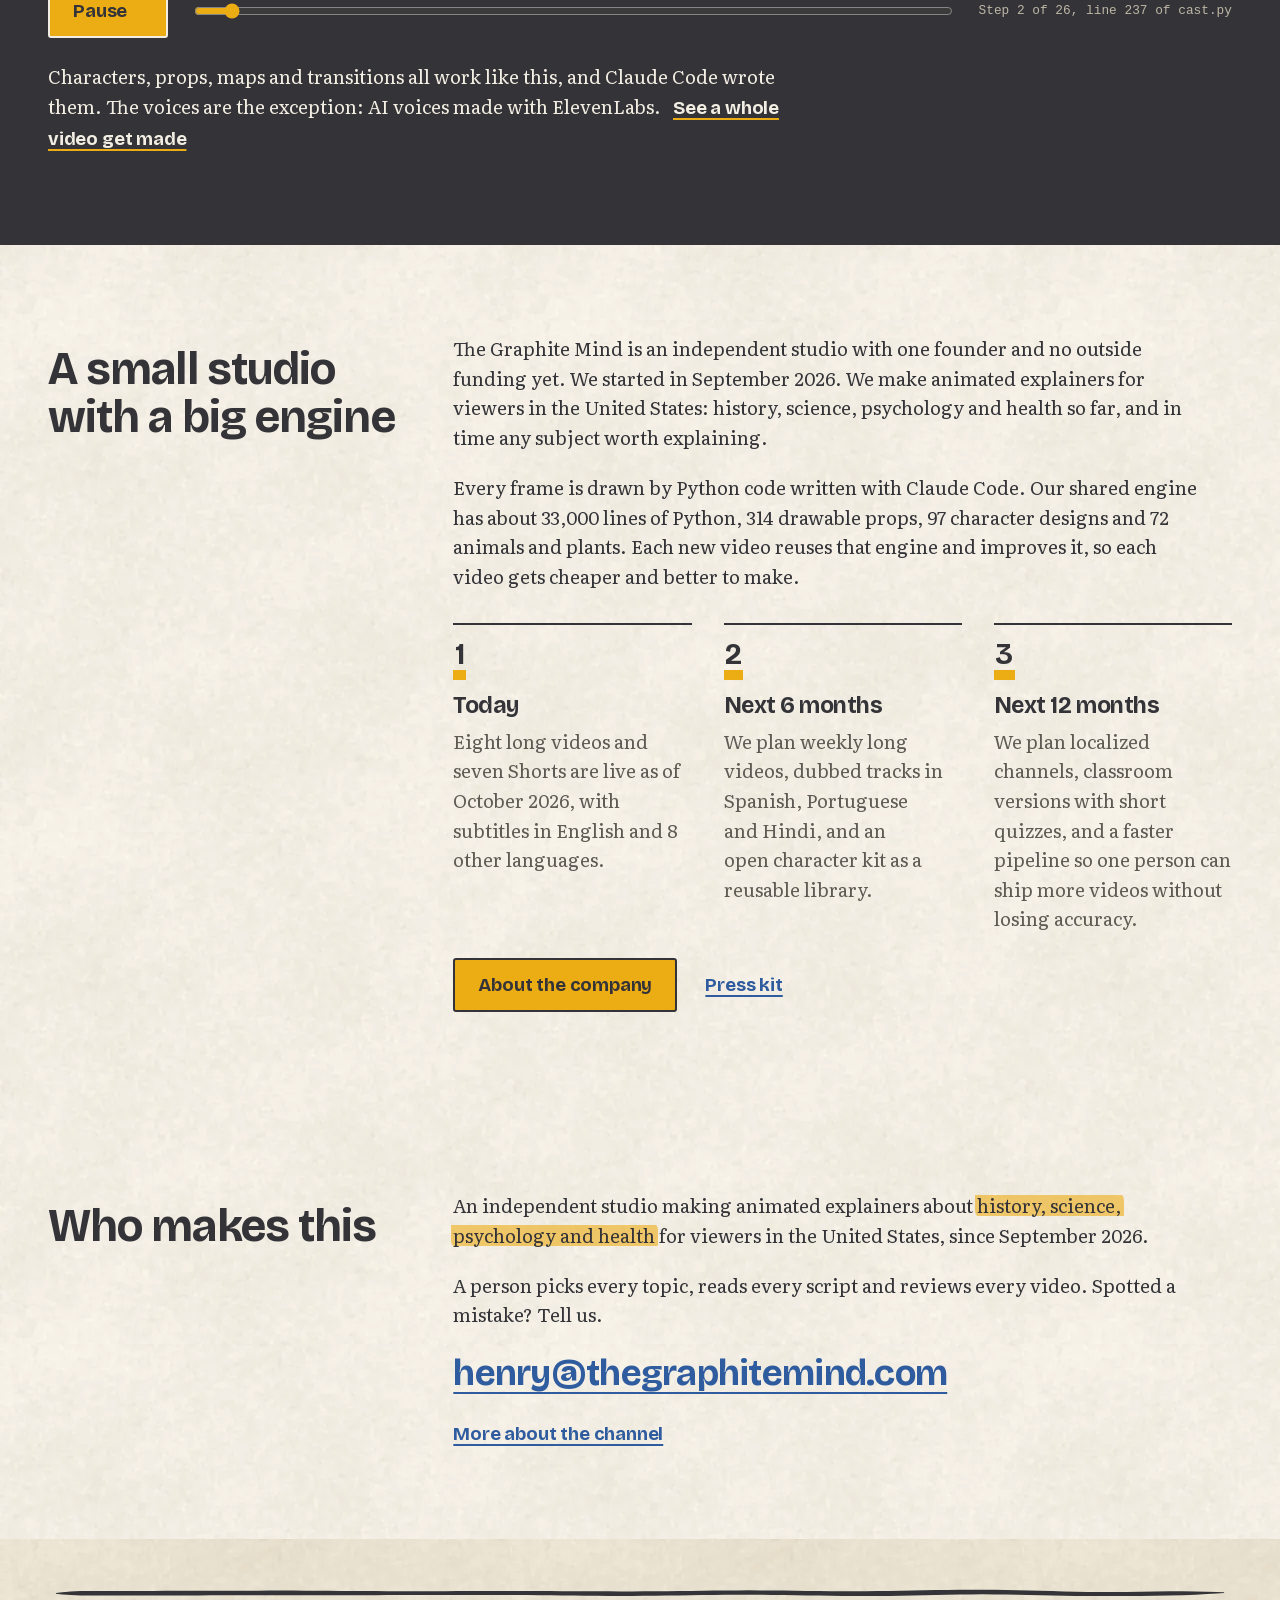
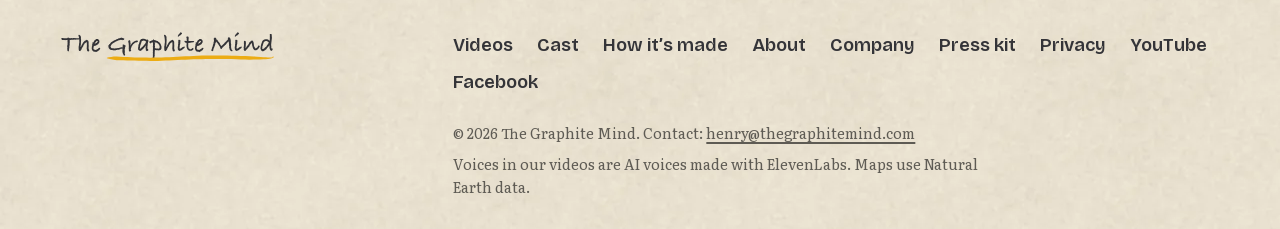
==== commit d2b1d35d: "Home hero: an 8-second loop drawn by the engine replaces the parallax layers Same lab scene; per fra" ====
--- a/index.html
+++ b/index.html
@@ -80,7 +80,7 @@
         <a class="link-plain" href="/cast.html">Meet the cast</a>
       </div>
     </div>
-    <div class="hero__scene" data-hero-layers='["/assets/img/hero/layer-back.webp","/assets/img/hero/layer-mid.webp","/assets/img/hero/layer-front.webp"]'>
+    <div class="hero__scene" data-hero-loop data-loop-wide="/assets/video/hero-loop-1600.mp4" data-loop-narrow="/assets/video/hero-loop-800.mp4">
       <img src="/assets/img/hero/hero-flat.webp" width="1600" height="1000" alt="Zee, a stick figure in a yellow hoodie, holds up a magnifying glass in a drawn science classroom, next to a chalkboard that says why?" class="hero-flat" fetchpriority="high" decoding="async">
     </div>
   </div>
--- a/assets/css/site.css
+++ b/assets/css/site.css
@@ -330,10 +330,18 @@
   border-top: 2px solid var(--ink);
 }
 .hero__scene img { width: 100%; height: 100%; object-fit: cover; }
-.hero__scene .layer { position: absolute; left: -2.5%; top: -2.5%; width: 105%; height: 105%; max-width: none; will-change: transform; }
-/* the flat image is zoomed 5% like the live layers, so the swap to the layers does not jump */
-.hero__scene .hero-flat { transform: scale(1.05); }
-/* the flat image stays under the opaque back layer, so the frame is never empty while layers paint */
+/* v4: the loop video lies over the flat picture, which is its exact first frame, so the swap never jumps */
+.hero__video { position: absolute; inset: 0; width: 100%; height: 100%; object-fit: cover; opacity: 0; pointer-events: none; }
+.hero__scene.is-live .hero__video { opacity: 1; }
+.hero__pause {
+  position: absolute; right: var(--s-3); top: var(--s-3); z-index: 2;   /* over the window blinds: nothing there moves */
+  width: 2.75rem; height: 2.75rem; padding: 0; border-radius: 50%;
+  display: none; place-items: center; cursor: pointer;
+  background: var(--paper); color: var(--ink); border: 2px solid var(--ink);
+}
+.hero__scene.is-live .hero__pause { display: grid; }
+.hero__pause:hover { background: var(--yellow); }
+.hero__pause svg { width: 1.05rem; height: 1.05rem; fill: currentColor; }
 
 @media (min-width: 900px) {
   .hero__grid {
@@ -640,7 +648,7 @@
 /* ---------- motion preferences ---------- */
 @media (prefers-reduced-motion: reduce) {
   *, *::before, *::after { transition: none !important; animation: none !important; scroll-behavior: auto !important; }
-  .hero__scene .layer { transform: none !important; }
+  .hero__video { display: none; }
 }
 
 /* ---- v2: readability + company pages ---- */
@@ -1001,3 +1009,34 @@
   .zeeplay__art { width: min(100%, 20rem); }
   .cast-teaser__art .zeeplay__art { width: min(100%, 19rem); }
 }
+
+/* ---------- v4: before/after slider in the production log ---------- */
+.ba { margin: var(--s-3) 0 var(--s-1); max-width: 34rem; }
+.ba__frame { position: relative; border: 2px solid var(--ink); border-radius: var(--r-img); overflow: hidden; background: var(--ink); }
+.ba__img { display: block; width: 100%; height: auto; }
+.ba__tag {
+  position: absolute; top: var(--s-2); z-index: 2;
+  font: 700 var(--step--1)/1.3 var(--display), sans-serif;
+  background: var(--paper); color: var(--ink); border: 1.5px solid var(--ink);
+  border-radius: var(--r-btn); padding: 0.15em 0.55em; pointer-events: none;
+}
+.ba__tag--before { left: var(--s-2); }
+.ba__tag--after { right: var(--s-2); background: var(--yellow); }
+.ba figcaption { margin-top: var(--s-2); font-size: var(--step--1); color: var(--pencil); }
+/* without JS: the two pictures side by side, each with its tag */
+.ba:not(.is-live) .ba__frame { display: grid; grid-template-columns: 1fr 1fr; gap: 2px; }
+.ba:not(.is-live) .ba__range, .ba:not(.is-live) .ba__line { display: none; }
+.ba:not(.is-live) .ba__tag--after { right: auto; left: calc(50% + var(--s-2)); }
+/* with JS: the before picture sits on top, cut at the handle */
+.ba.is-live .ba__img--before { position: absolute; inset: 0; z-index: 1; height: 100%; clip-path: inset(0 calc(100% - var(--pos)) 0 0); }
+.ba__range { position: absolute; inset: 0; z-index: 3; width: 100%; height: 100%; margin: 0; opacity: 0; cursor: ew-resize; touch-action: pan-y; }
+.ba__line { position: absolute; top: 0; bottom: 0; left: var(--pos); z-index: 2; width: 3px; margin-left: -1.5px; background: var(--paper); box-shadow: 0 0 0 1.5px var(--ink); pointer-events: none; }
+.ba__line::after { /* the knob sits low, over the cupboards, so it never hides the arm being compared */
+  content: ""; position: absolute; top: 84%; left: 50%; transform: translate(-50%, -50%);
+  width: 2.75rem; height: 2.75rem; border-radius: 50%;
+  border: 2px solid var(--ink);
+  background: var(--paper) url("data:image/svg+xml,%3Csvg xmlns='http://www.w3.org/2000/svg' viewBox='0 0 24 24' fill='none' stroke='%23343438' stroke-width='2.6' stroke-linecap='round' stroke-linejoin='round'%3E%3Cpath d='M9 6l-5 6 5 6M15 6l5 6-5 6'/%3E%3C/svg%3E") center / 62% no-repeat;
+}
+.ba__range:focus-visible ~ .ba__line::after { outline: 3px solid var(--yellow); outline-offset: 2px; }
+.feed__item .ba { grid-column: 1 / -1; }
+@media (min-width: 900px) { .feed__item .ba { grid-column: 2; } }
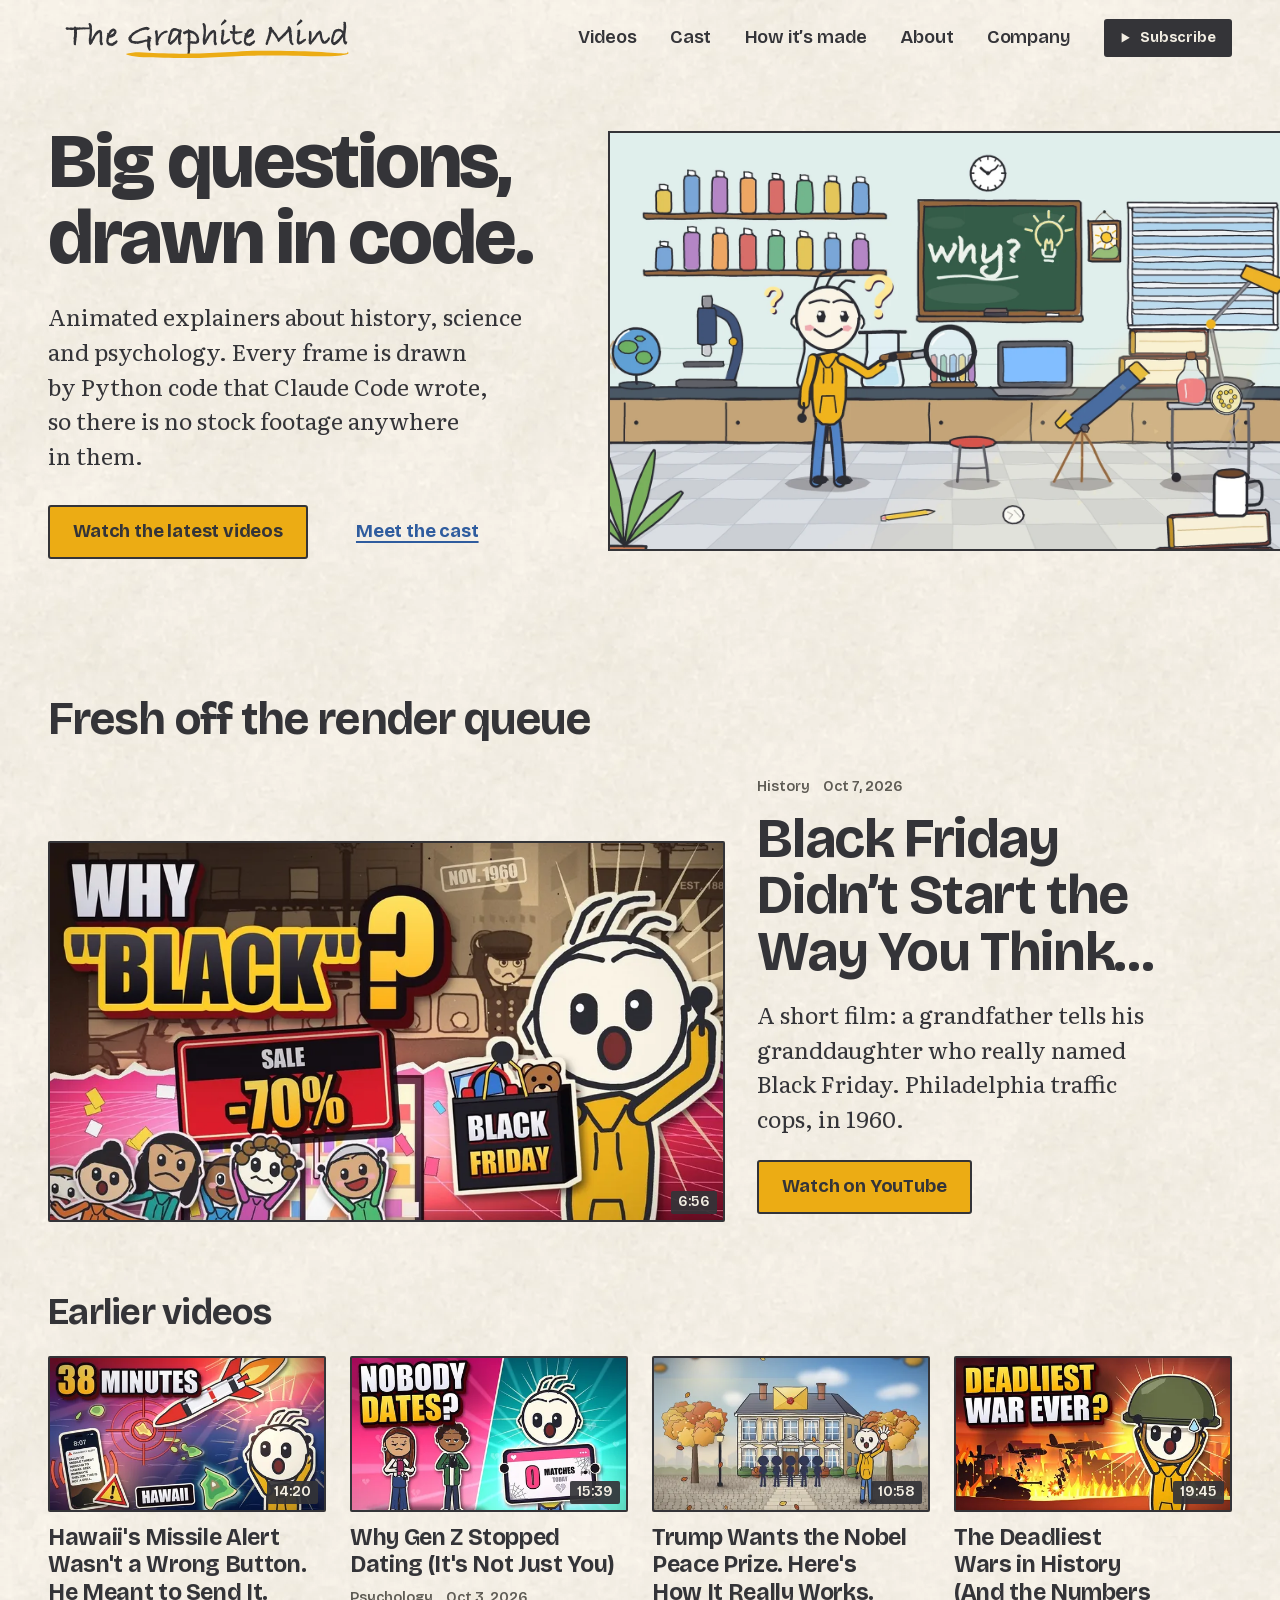
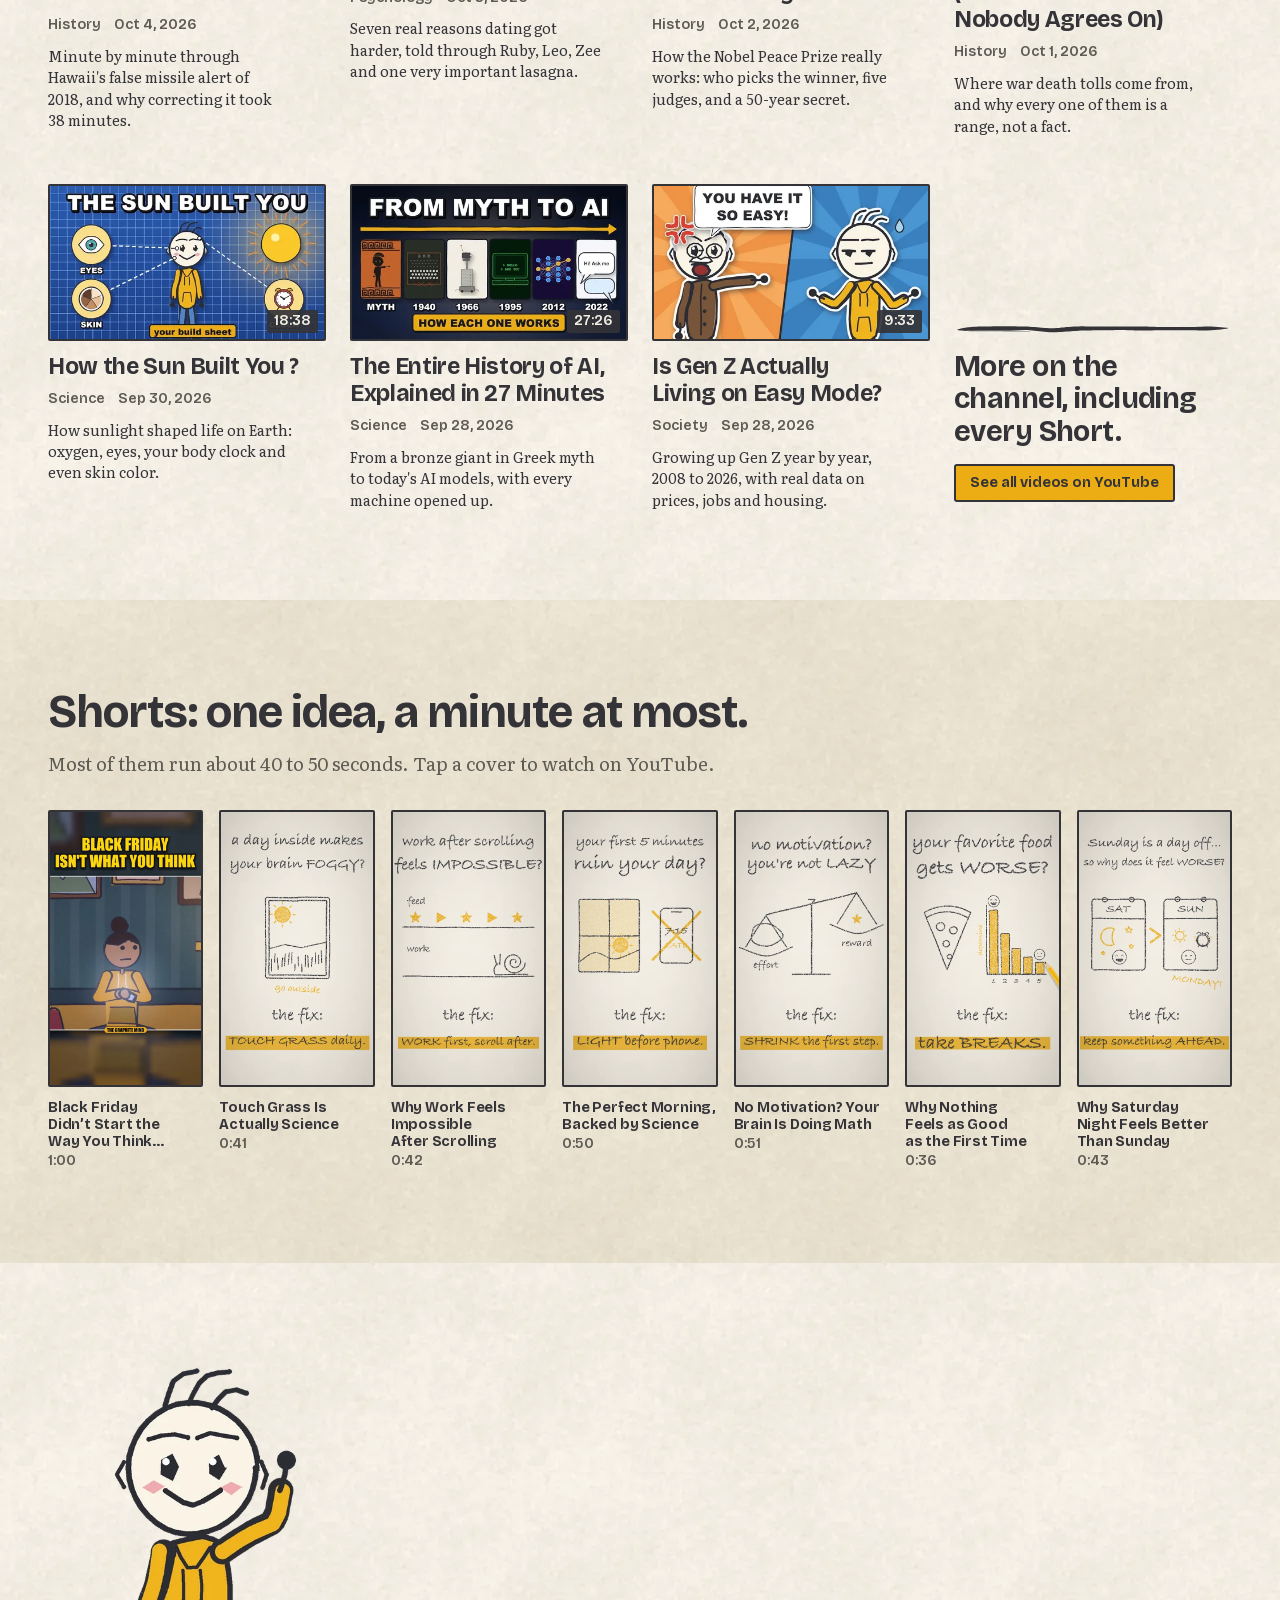
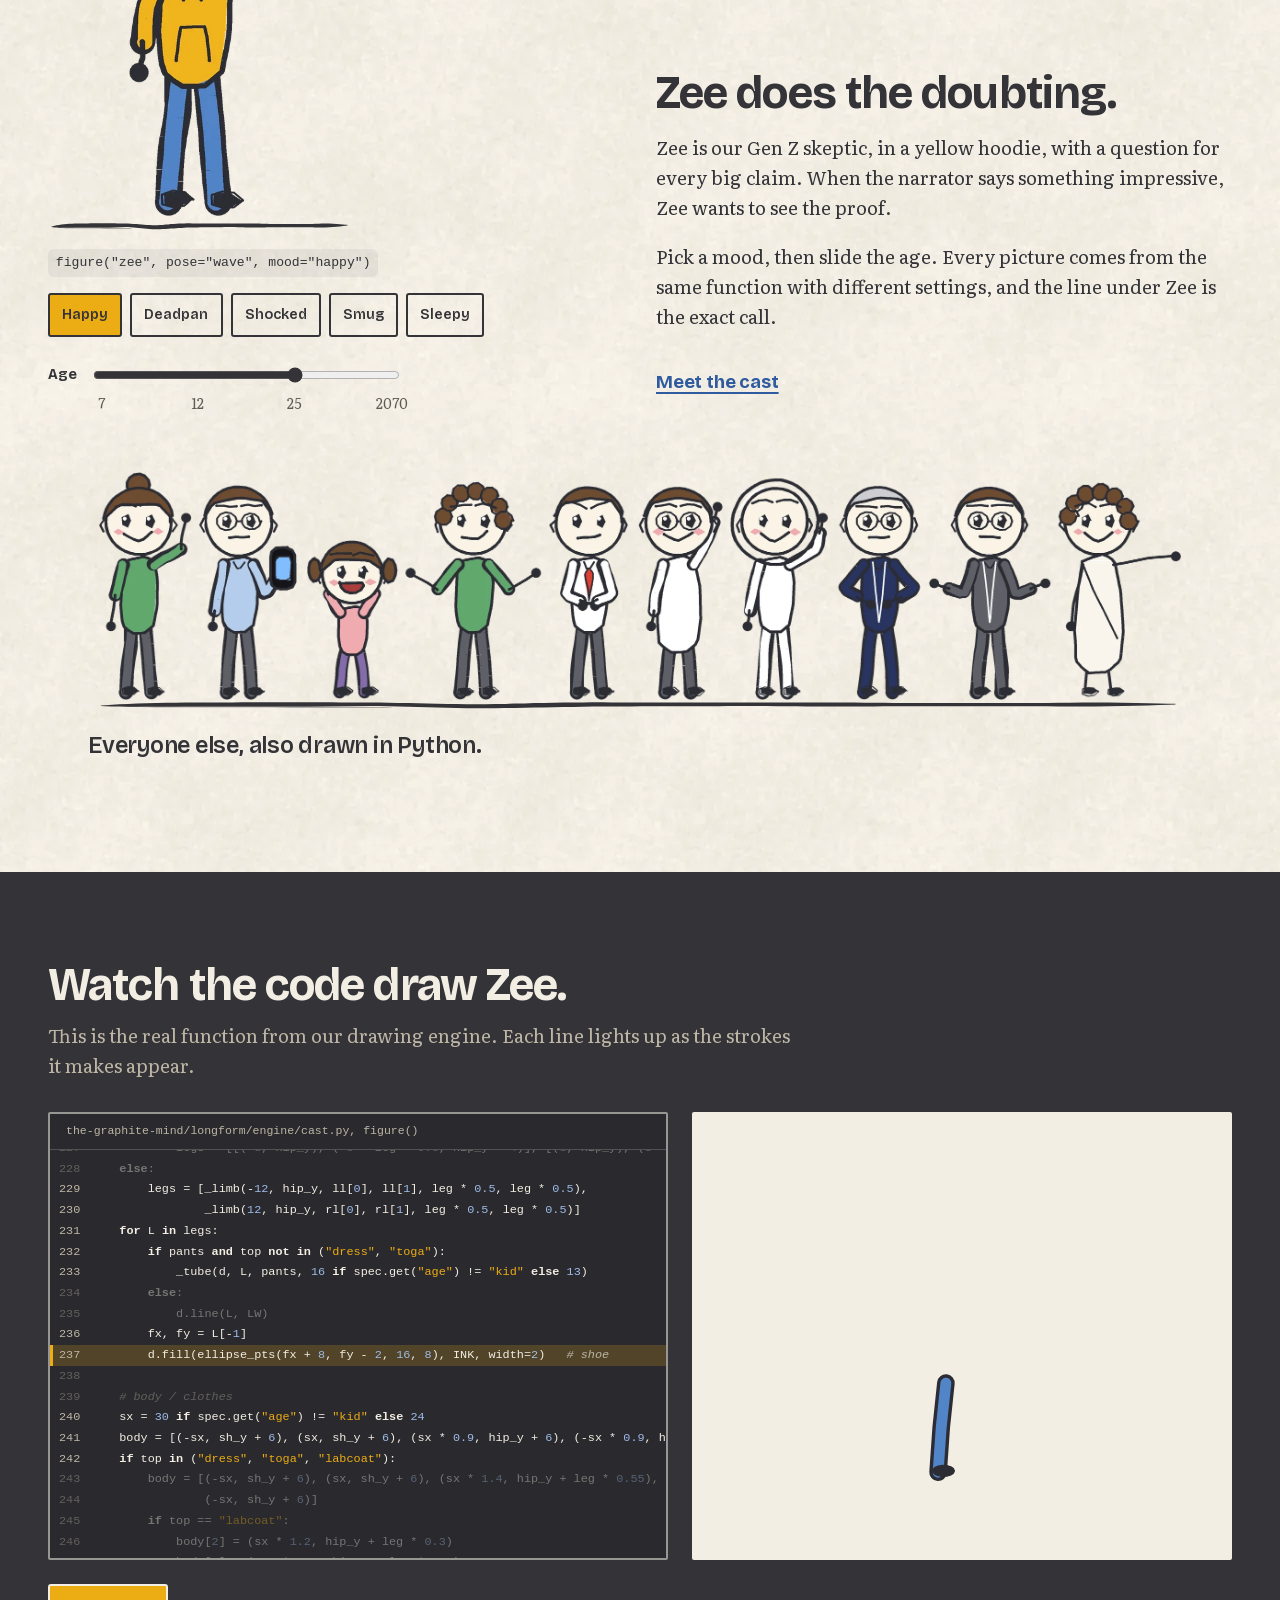
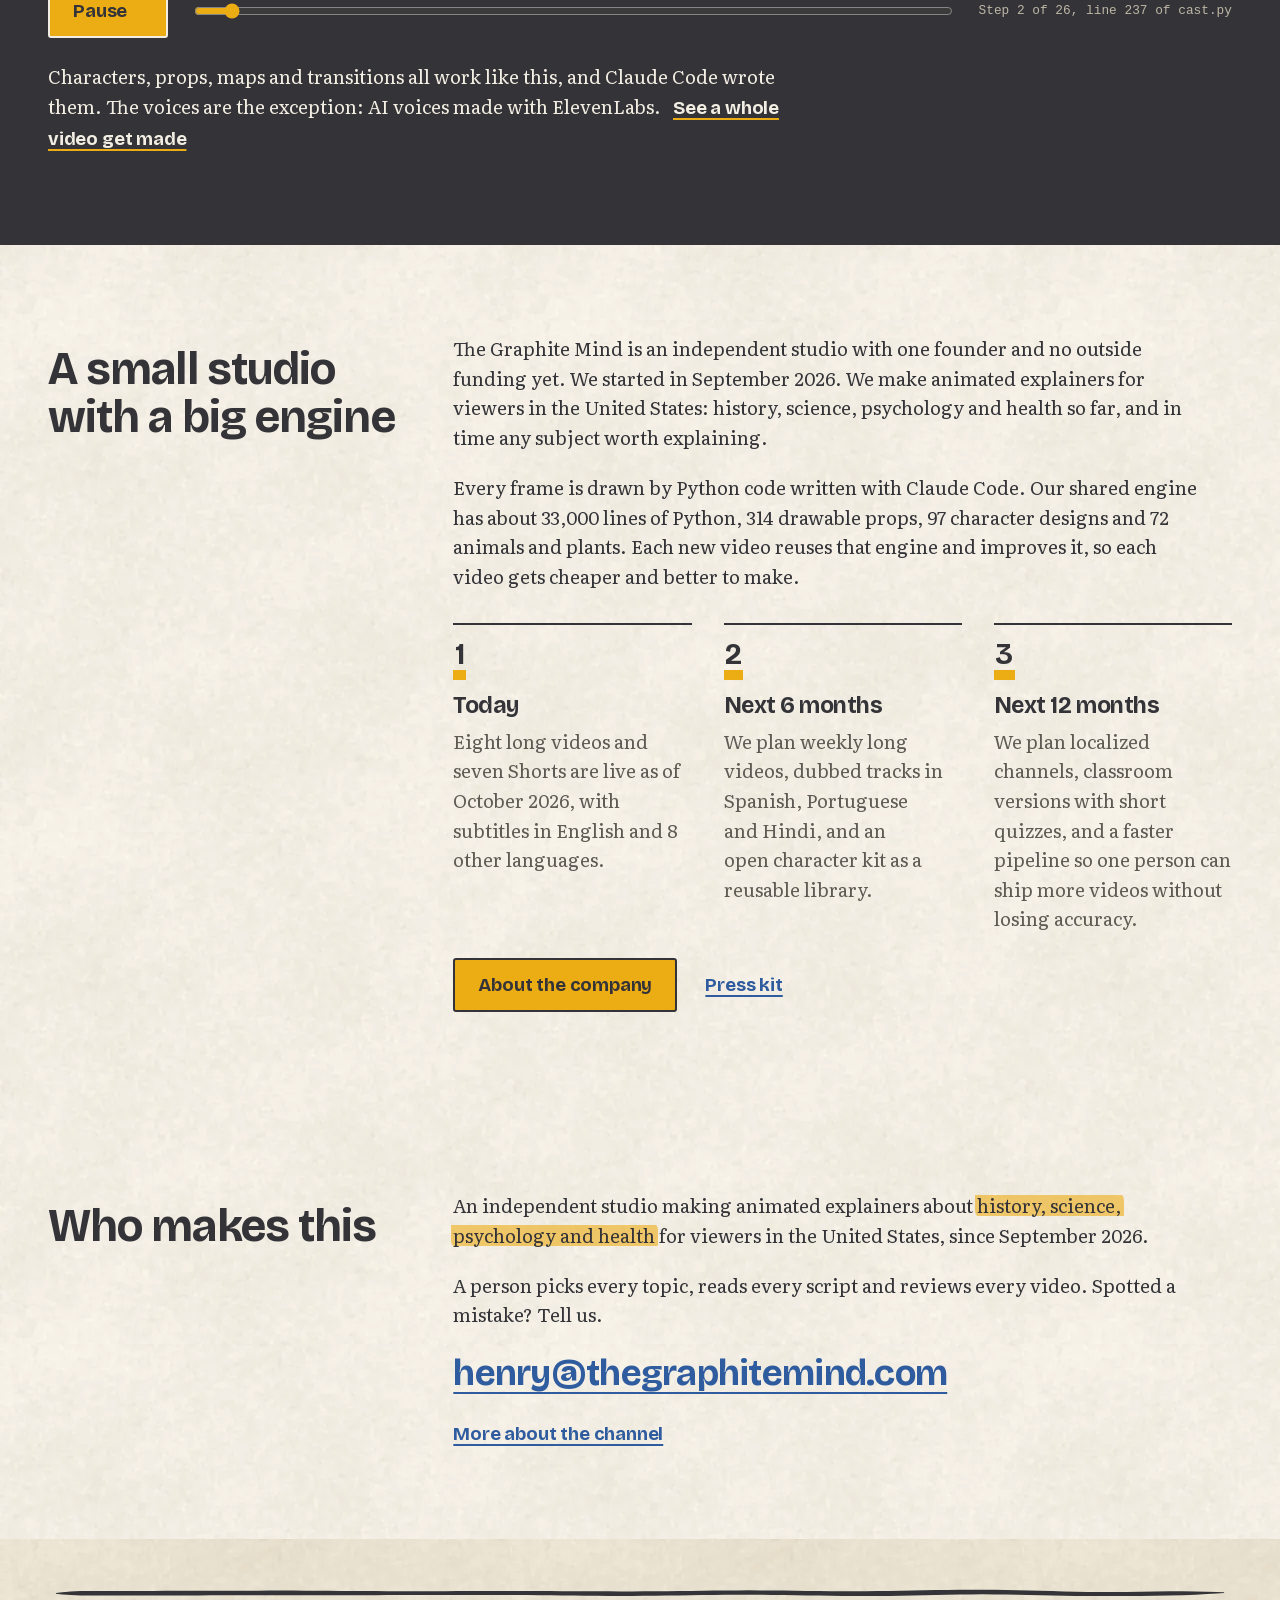
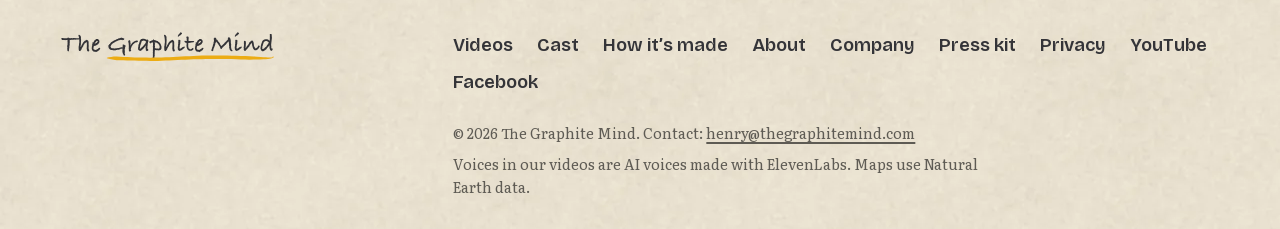
==== commit d1506c95: "Video cards: muted preview clips cut from each published video Hover a card (or focus its title) to " ====
--- a/index.html
+++ b/index.html
@@ -90,7 +90,7 @@
   <div class="wrap">
     <div class="section-head"><h2 id="h-newest">Fresh off the render queue</h2></div>
     <article class="newest">
-  <div class="thumb-wrap"><a class="thumb" href="https://www.youtube.com/watch?v=yI2-SixyCbs" tabindex="-1" aria-hidden="true"><img src="/assets/img/videos/yI2-SixyCbs.webp" srcset="/assets/img/videos/yI2-SixyCbs-480.webp 480w, /assets/img/videos/yI2-SixyCbs.webp 960w" sizes="(min-width: 900px) 58vw, 100vw" width="960" height="540" alt="Thumbnail of the video: Black Friday Didn’t Start the Way You Think…"><span class="badge">6:56</span></a></div>
+  <div class="thumb-wrap"><a class="thumb" href="https://www.youtube.com/watch?v=yI2-SixyCbs" tabindex="-1" aria-hidden="true" data-preview="/assets/video/previews/yI2-SixyCbs.mp4"><img src="/assets/img/videos/yI2-SixyCbs.webp" srcset="/assets/img/videos/yI2-SixyCbs-480.webp 480w, /assets/img/videos/yI2-SixyCbs.webp 960w" sizes="(min-width: 900px) 58vw, 100vw" width="960" height="540" alt="Thumbnail of the video: Black Friday Didn’t Start the Way You Think…"><span class="badge">6:56</span></a></div>
   <div class="newest__text">
     <p class="meta"><span>History</span><span><time datetime="2026-10-07">Oct 7, 2026</time></span></p>
     <h3 class="newest__title"><a href="https://www.youtube.com/watch?v=yI2-SixyCbs">Black Friday Didn’t Start the Way You Think…</a></h3>
@@ -101,43 +101,43 @@
     <div class="sub-head"><h2 id="h-earlier">Earlier videos</h2></div>
     <ul class="video-grid">
 <li class="video-item">
-  <a class="thumb" href="https://www.youtube.com/watch?v=FrIg9yKxSBY" tabindex="-1" aria-hidden="true"><img src="/assets/img/videos/FrIg9yKxSBY.webp" srcset="/assets/img/videos/FrIg9yKxSBY-480.webp 480w, /assets/img/videos/FrIg9yKxSBY.webp 960w" sizes="(min-width: 1100px) 22vw, (min-width: 600px) 45vw, 92vw" width="960" height="540" alt="Thumbnail of the video: Hawaii&#x27;s Missile Alert Wasn&#x27;t a Wrong Button. He Meant to Send It." loading="lazy" decoding="async"><span class="badge">14:20</span></a>
+  <a class="thumb" href="https://www.youtube.com/watch?v=FrIg9yKxSBY" tabindex="-1" aria-hidden="true" data-preview="/assets/video/previews/FrIg9yKxSBY.mp4"><img src="/assets/img/videos/FrIg9yKxSBY.webp" srcset="/assets/img/videos/FrIg9yKxSBY-480.webp 480w, /assets/img/videos/FrIg9yKxSBY.webp 960w" sizes="(min-width: 1100px) 22vw, (min-width: 600px) 45vw, 92vw" width="960" height="540" alt="Thumbnail of the video: Hawaii&#x27;s Missile Alert Wasn&#x27;t a Wrong Button. He Meant to Send It." loading="lazy" decoding="async"><span class="badge">14:20</span></a>
   <h3><a href="https://www.youtube.com/watch?v=FrIg9yKxSBY">Hawaii's Missile Alert Wasn't a Wrong Button. He Meant to Send It.</a></h3>
   <p class="meta"><span>History</span><span><time datetime="2026-10-04">Oct 4, 2026</time></span></p>
   <p class="blurb">Minute by minute through Hawaii's false missile alert of 2018, and why correcting it took 38 minutes.</p>
 </li>
 <li class="video-item">
-  <a class="thumb" href="https://www.youtube.com/watch?v=ZvMHzZN24Rk" tabindex="-1" aria-hidden="true"><img src="/assets/img/videos/ZvMHzZN24Rk.webp" srcset="/assets/img/videos/ZvMHzZN24Rk-480.webp 480w, /assets/img/videos/ZvMHzZN24Rk.webp 960w" sizes="(min-width: 1100px) 22vw, (min-width: 600px) 45vw, 92vw" width="960" height="540" alt="Thumbnail of the video: Why Gen Z Stopped Dating (It&#x27;s Not Just You)" loading="lazy" decoding="async"><span class="badge">15:39</span></a>
+  <a class="thumb" href="https://www.youtube.com/watch?v=ZvMHzZN24Rk" tabindex="-1" aria-hidden="true" data-preview="/assets/video/previews/ZvMHzZN24Rk.mp4"><img src="/assets/img/videos/ZvMHzZN24Rk.webp" srcset="/assets/img/videos/ZvMHzZN24Rk-480.webp 480w, /assets/img/videos/ZvMHzZN24Rk.webp 960w" sizes="(min-width: 1100px) 22vw, (min-width: 600px) 45vw, 92vw" width="960" height="540" alt="Thumbnail of the video: Why Gen Z Stopped Dating (It&#x27;s Not Just You)" loading="lazy" decoding="async"><span class="badge">15:39</span></a>
   <h3><a href="https://www.youtube.com/watch?v=ZvMHzZN24Rk">Why Gen Z Stopped Dating (It's Not Just You)</a></h3>
   <p class="meta"><span>Psychology</span><span><time datetime="2026-10-03">Oct 3, 2026</time></span></p>
   <p class="blurb">Seven real reasons dating got harder, told through Ruby, Leo, Zee and one very important lasagna.</p>
 </li>
 <li class="video-item">
-  <a class="thumb" href="https://www.youtube.com/watch?v=j56_ZuRyymk" tabindex="-1" aria-hidden="true"><img src="/assets/img/videos/j56_ZuRyymk.webp" srcset="/assets/img/videos/j56_ZuRyymk-480.webp 480w, /assets/img/videos/j56_ZuRyymk.webp 960w" sizes="(min-width: 1100px) 22vw, (min-width: 600px) 45vw, 92vw" width="960" height="540" alt="An illustrated frame from the video: Zee waves outside a grand building under autumn trees, a sealed letter on its roof." loading="lazy" decoding="async"><span class="badge">10:58</span></a>
+  <a class="thumb" href="https://www.youtube.com/watch?v=j56_ZuRyymk" tabindex="-1" aria-hidden="true" data-preview="/assets/video/previews/j56_ZuRyymk.mp4"><img src="/assets/img/videos/j56_ZuRyymk.webp" srcset="/assets/img/videos/j56_ZuRyymk-480.webp 480w, /assets/img/videos/j56_ZuRyymk.webp 960w" sizes="(min-width: 1100px) 22vw, (min-width: 600px) 45vw, 92vw" width="960" height="540" alt="An illustrated frame from the video: Zee waves outside a grand building under autumn trees, a sealed letter on its roof." loading="lazy" decoding="async"><span class="badge">10:58</span></a>
   <h3><a href="https://www.youtube.com/watch?v=j56_ZuRyymk">Trump Wants the Nobel Peace Prize. Here's How It Really Works.</a></h3>
   <p class="meta"><span>History</span><span><time datetime="2026-10-02">Oct 2, 2026</time></span></p>
   <p class="blurb">How the Nobel Peace Prize really works: who picks the winner, five judges, and a 50-year secret.</p>
 </li>
 <li class="video-item">
-  <a class="thumb" href="https://www.youtube.com/watch?v=N49hgkJB_JI" tabindex="-1" aria-hidden="true"><img src="/assets/img/videos/N49hgkJB_JI.webp" srcset="/assets/img/videos/N49hgkJB_JI-480.webp 480w, /assets/img/videos/N49hgkJB_JI.webp 960w" sizes="(min-width: 1100px) 22vw, (min-width: 600px) 45vw, 92vw" width="960" height="540" alt="Thumbnail of the video: The Deadliest Wars in History (And the Numbers Nobody Agrees On)" loading="lazy" decoding="async"><span class="badge">19:45</span></a>
+  <a class="thumb" href="https://www.youtube.com/watch?v=N49hgkJB_JI" tabindex="-1" aria-hidden="true" data-preview="/assets/video/previews/N49hgkJB_JI.mp4"><img src="/assets/img/videos/N49hgkJB_JI.webp" srcset="/assets/img/videos/N49hgkJB_JI-480.webp 480w, /assets/img/videos/N49hgkJB_JI.webp 960w" sizes="(min-width: 1100px) 22vw, (min-width: 600px) 45vw, 92vw" width="960" height="540" alt="Thumbnail of the video: The Deadliest Wars in History (And the Numbers Nobody Agrees On)" loading="lazy" decoding="async"><span class="badge">19:45</span></a>
   <h3><a href="https://www.youtube.com/watch?v=N49hgkJB_JI">The Deadliest Wars in History (And the Numbers Nobody Agrees On)</a></h3>
   <p class="meta"><span>History</span><span><time datetime="2026-10-01">Oct 1, 2026</time></span></p>
   <p class="blurb">Where war death tolls come from, and why every one of them is a range, not a fact.</p>
 </li>
 <li class="video-item">
-  <a class="thumb" href="https://www.youtube.com/watch?v=wnAy_-1D5yE" tabindex="-1" aria-hidden="true"><img src="/assets/img/videos/wnAy_-1D5yE.webp" srcset="/assets/img/videos/wnAy_-1D5yE-480.webp 480w, /assets/img/videos/wnAy_-1D5yE.webp 960w" sizes="(min-width: 1100px) 22vw, (min-width: 600px) 45vw, 92vw" width="960" height="540" alt="Thumbnail of the video: How the Sun Built You ?" loading="lazy" decoding="async"><span class="badge">18:38</span></a>
+  <a class="thumb" href="https://www.youtube.com/watch?v=wnAy_-1D5yE" tabindex="-1" aria-hidden="true" data-preview="/assets/video/previews/wnAy_-1D5yE.mp4"><img src="/assets/img/videos/wnAy_-1D5yE.webp" srcset="/assets/img/videos/wnAy_-1D5yE-480.webp 480w, /assets/img/videos/wnAy_-1D5yE.webp 960w" sizes="(min-width: 1100px) 22vw, (min-width: 600px) 45vw, 92vw" width="960" height="540" alt="Thumbnail of the video: How the Sun Built You ?" loading="lazy" decoding="async"><span class="badge">18:38</span></a>
   <h3><a href="https://www.youtube.com/watch?v=wnAy_-1D5yE">How the Sun Built You ?</a></h3>
   <p class="meta"><span>Science</span><span><time datetime="2026-09-30">Sep 30, 2026</time></span></p>
   <p class="blurb">How sunlight shaped life on Earth: oxygen, eyes, your body clock and even skin color.</p>
 </li>
 <li class="video-item">
-  <a class="thumb" href="https://www.youtube.com/watch?v=R9yD0v8CzT0" tabindex="-1" aria-hidden="true"><img src="/assets/img/videos/R9yD0v8CzT0.webp" srcset="/assets/img/videos/R9yD0v8CzT0-480.webp 480w, /assets/img/videos/R9yD0v8CzT0.webp 960w" sizes="(min-width: 1100px) 22vw, (min-width: 600px) 45vw, 92vw" width="960" height="540" alt="Thumbnail of the video: The Entire History of AI, Explained in 27 Minutes" loading="lazy" decoding="async"><span class="badge">27:26</span></a>
+  <a class="thumb" href="https://www.youtube.com/watch?v=R9yD0v8CzT0" tabindex="-1" aria-hidden="true" data-preview="/assets/video/previews/R9yD0v8CzT0.mp4"><img src="/assets/img/videos/R9yD0v8CzT0.webp" srcset="/assets/img/videos/R9yD0v8CzT0-480.webp 480w, /assets/img/videos/R9yD0v8CzT0.webp 960w" sizes="(min-width: 1100px) 22vw, (min-width: 600px) 45vw, 92vw" width="960" height="540" alt="Thumbnail of the video: The Entire History of AI, Explained in 27 Minutes" loading="lazy" decoding="async"><span class="badge">27:26</span></a>
   <h3><a href="https://www.youtube.com/watch?v=R9yD0v8CzT0">The Entire History of AI, Explained in 27 Minutes</a></h3>
   <p class="meta"><span>Science</span><span><time datetime="2026-09-28">Sep 28, 2026</time></span></p>
   <p class="blurb">From a bronze giant in Greek myth to today's AI models, with every machine opened up.</p>
 </li>
 <li class="video-item">
-  <a class="thumb" href="https://www.youtube.com/watch?v=lIpC99dWNbk" tabindex="-1" aria-hidden="true"><img src="/assets/img/videos/lIpC99dWNbk.webp" srcset="/assets/img/videos/lIpC99dWNbk-480.webp 480w, /assets/img/videos/lIpC99dWNbk.webp 960w" sizes="(min-width: 1100px) 22vw, (min-width: 600px) 45vw, 92vw" width="960" height="540" alt="Thumbnail of the video: Is Gen Z Actually Living on Easy Mode?" loading="lazy" decoding="async"><span class="badge">9:33</span></a>
+  <a class="thumb" href="https://www.youtube.com/watch?v=lIpC99dWNbk" tabindex="-1" aria-hidden="true" data-preview="/assets/video/previews/lIpC99dWNbk.mp4"><img src="/assets/img/videos/lIpC99dWNbk.webp" srcset="/assets/img/videos/lIpC99dWNbk-480.webp 480w, /assets/img/videos/lIpC99dWNbk.webp 960w" sizes="(min-width: 1100px) 22vw, (min-width: 600px) 45vw, 92vw" width="960" height="540" alt="Thumbnail of the video: Is Gen Z Actually Living on Easy Mode?" loading="lazy" decoding="async"><span class="badge">9:33</span></a>
   <h3><a href="https://www.youtube.com/watch?v=lIpC99dWNbk">Is Gen Z Actually Living on Easy Mode?</a></h3>
   <p class="meta"><span>Society</span><span><time datetime="2026-09-28">Sep 28, 2026</time></span></p>
   <p class="blurb">Growing up Gen Z year by year, 2008 to 2026, with real data on prices, jobs and housing.</p>
--- a/assets/css/site.css
+++ b/assets/css/site.css
@@ -1040,3 +1040,20 @@
 .ba__range:focus-visible ~ .ba__line::after { outline: 3px solid var(--yellow); outline-offset: 2px; }
 .feed__item .ba { grid-column: 1 / -1; }
 @media (min-width: 900px) { .feed__item .ba { grid-column: 2; } }
+
+/* ---------- v4: preview clips on video cards (v3.js Previews). The clip sits inside the thumbnail's ink border,
+   fades in once it is really playing and fades out to the thumbnail when it stops. The runtime badge stays on top. */
+.thumb__clip {
+  position: absolute;
+  left: 2px; top: 2px;
+  width: calc(100% - 4px); height: calc(100% - 4px);
+  object-fit: cover;
+  border-radius: max(0px, calc(var(--r-img) - 2px));
+  background: var(--paper-2);
+  opacity: 0;
+  transition: opacity 0.25s ease;
+  pointer-events: none;
+}
+.thumb.is-playing .thumb__clip { opacity: 1; }
+.thumb .badge { z-index: 1; }
+@media (prefers-reduced-motion: reduce) { .thumb__clip { display: none; } }
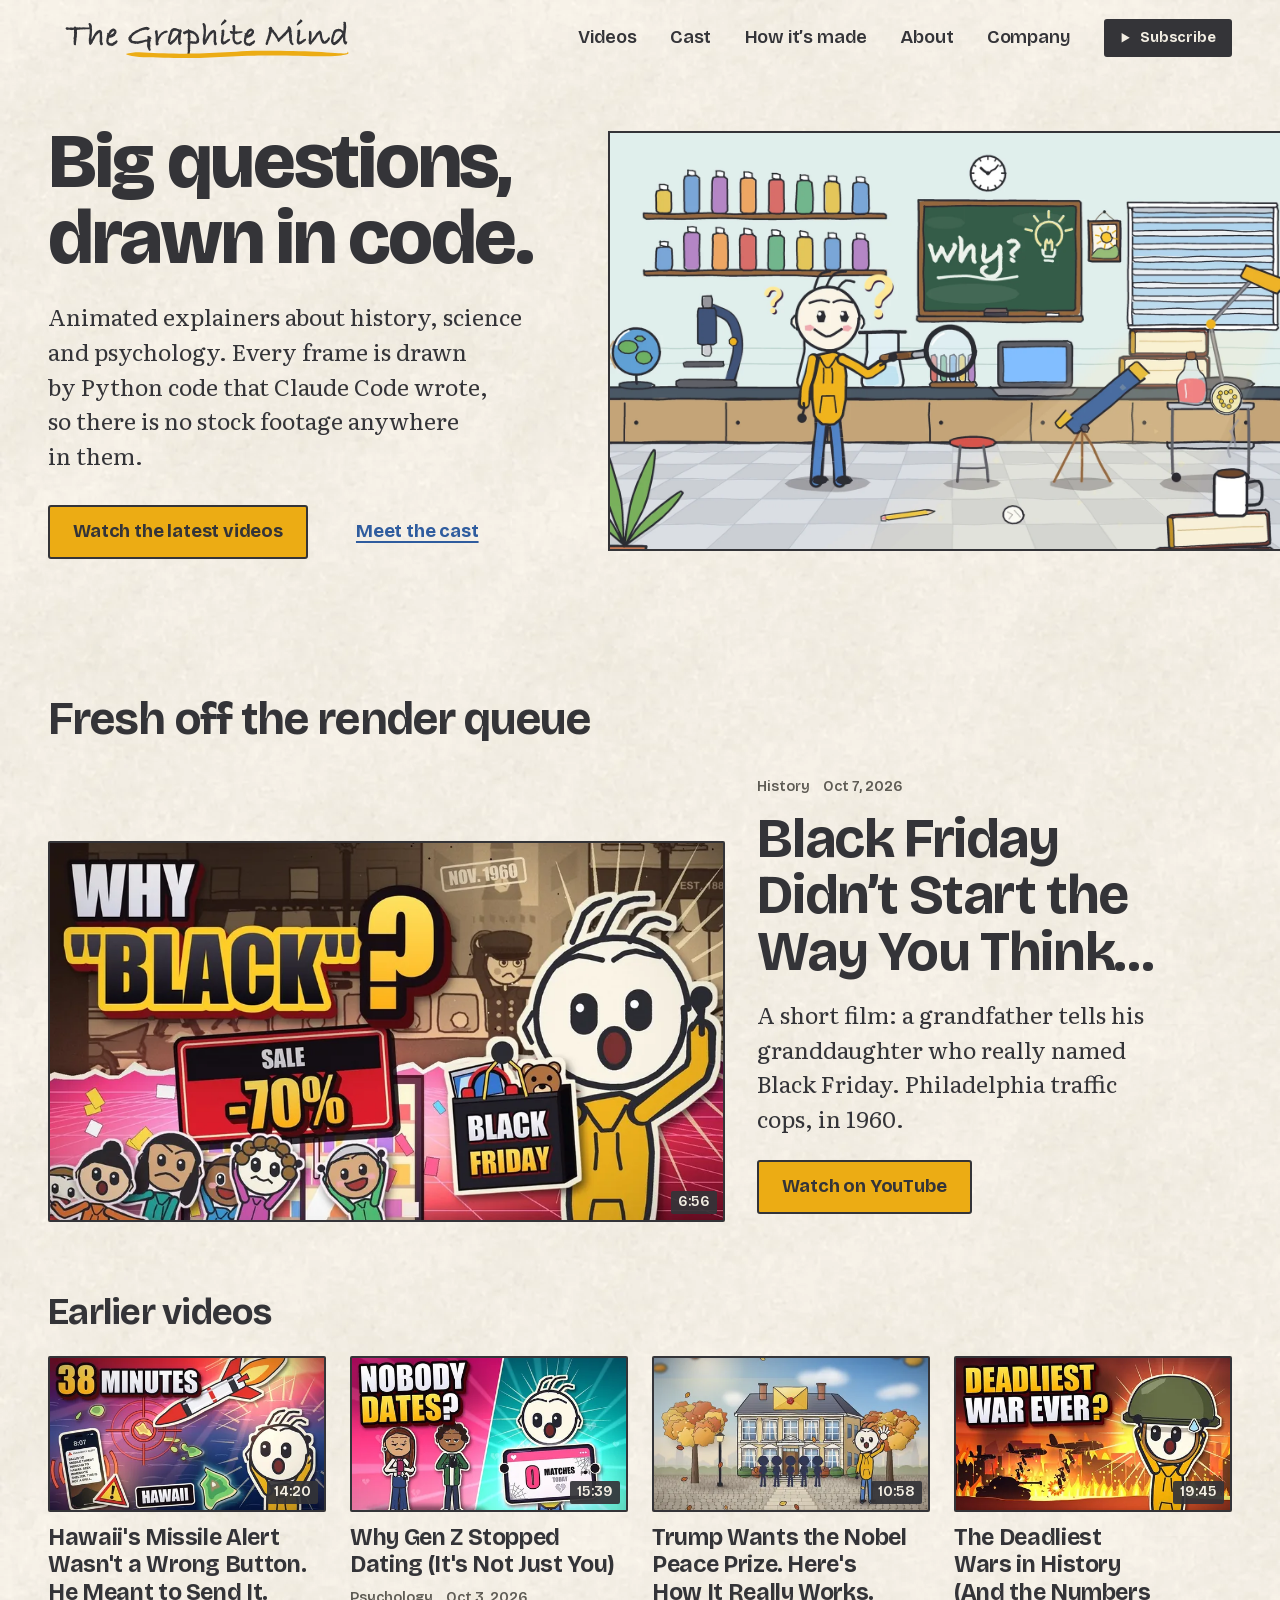
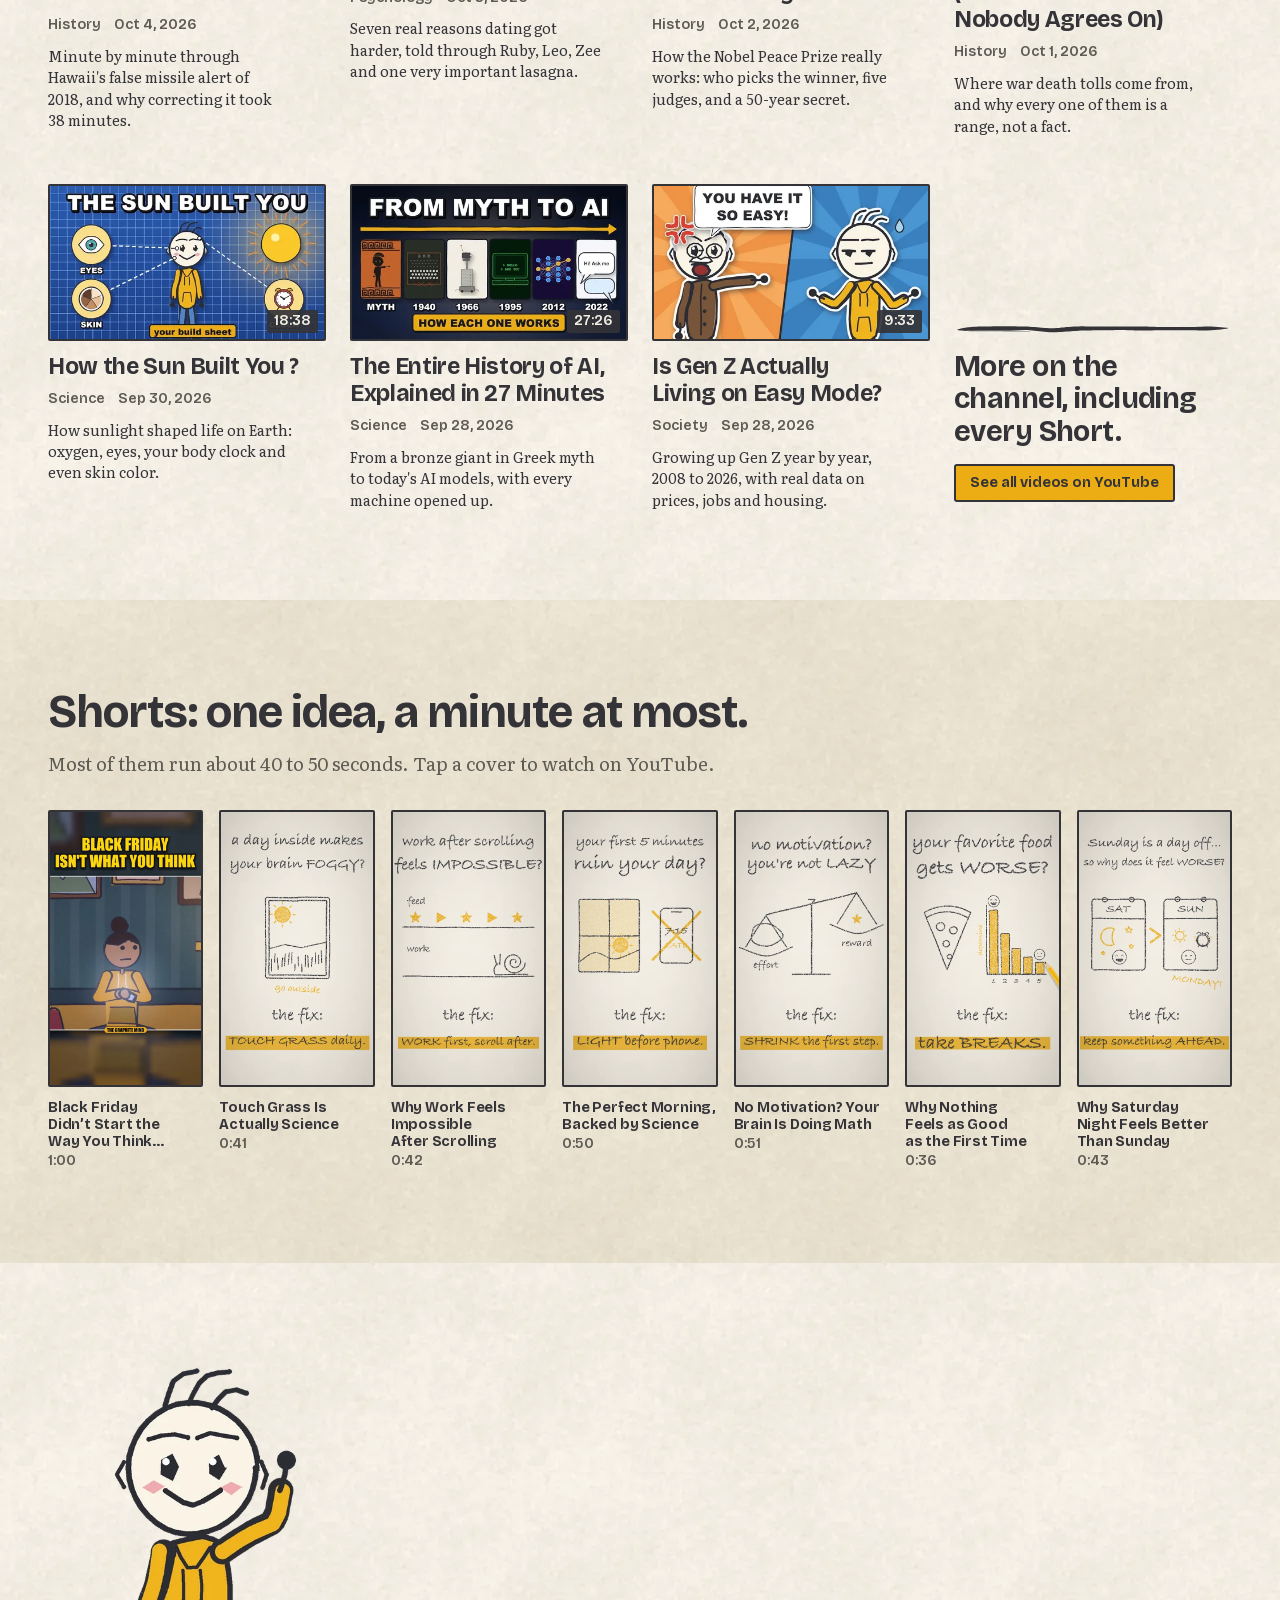
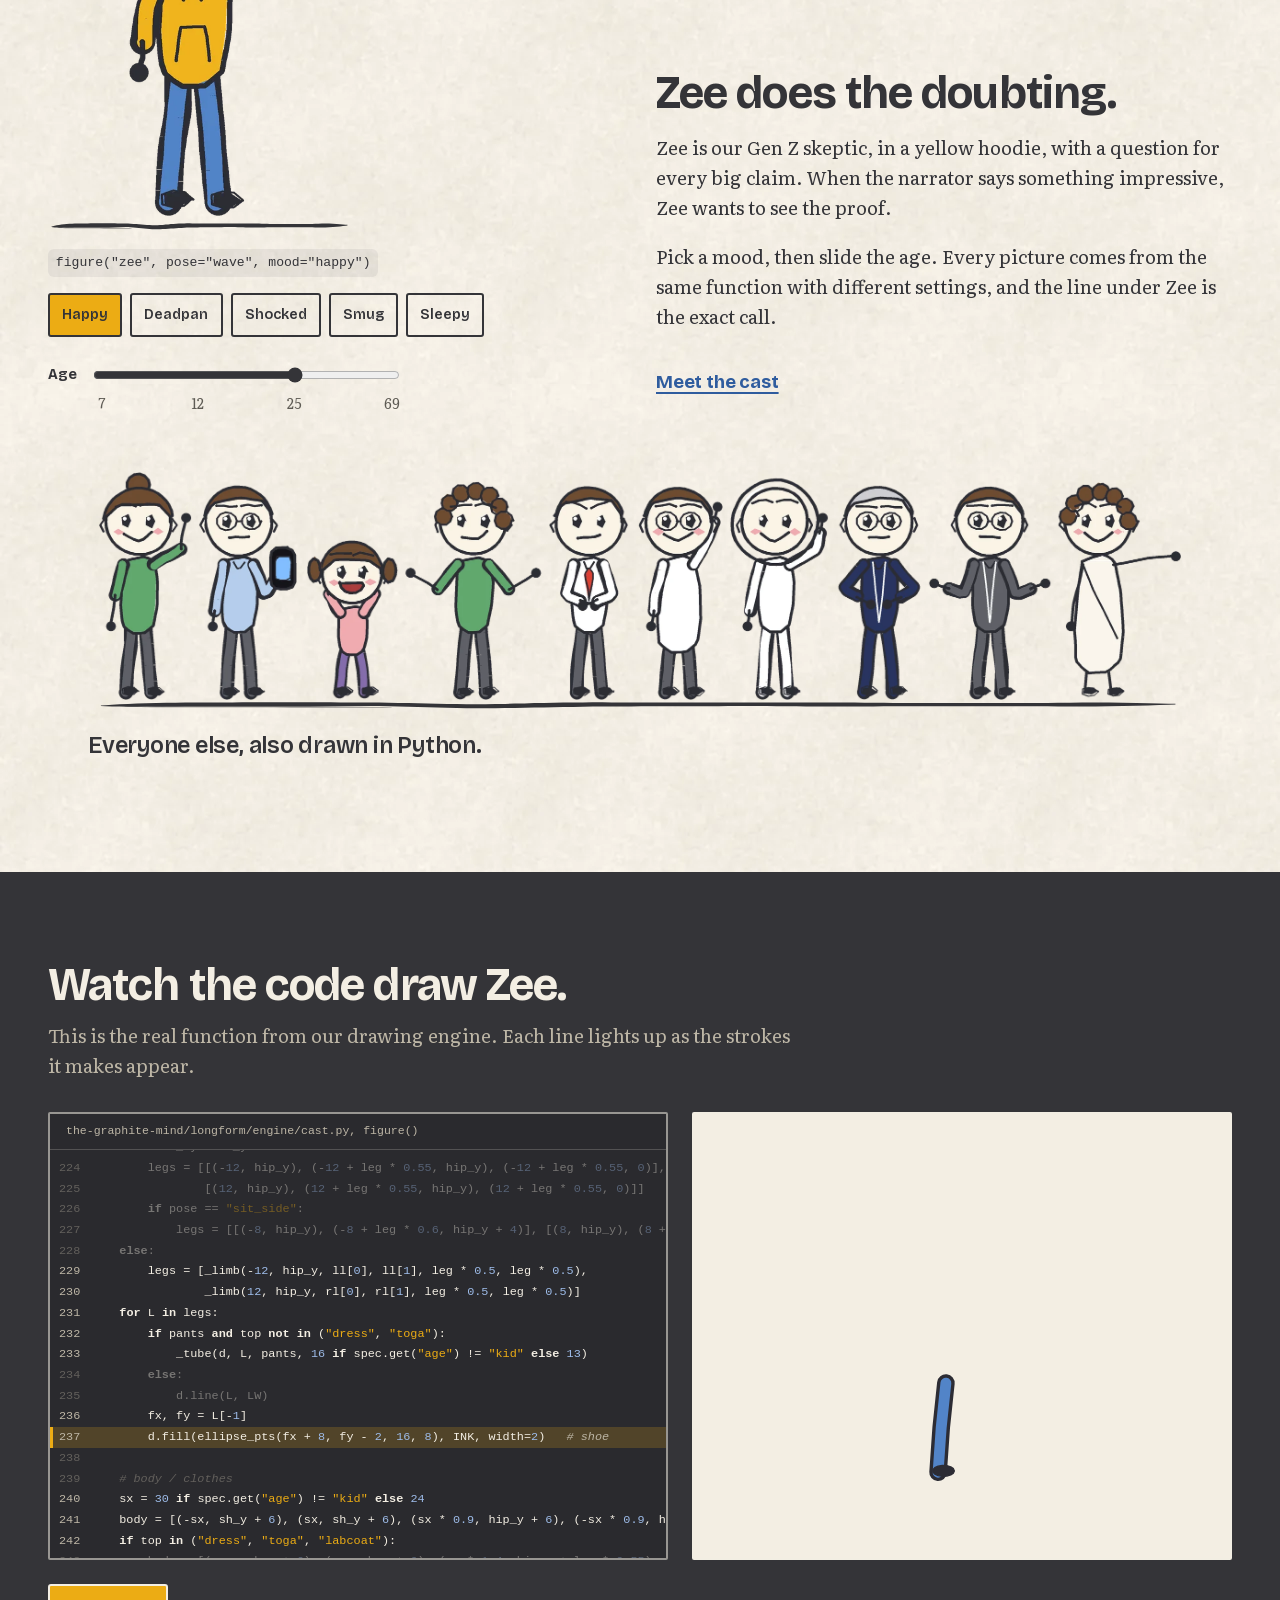
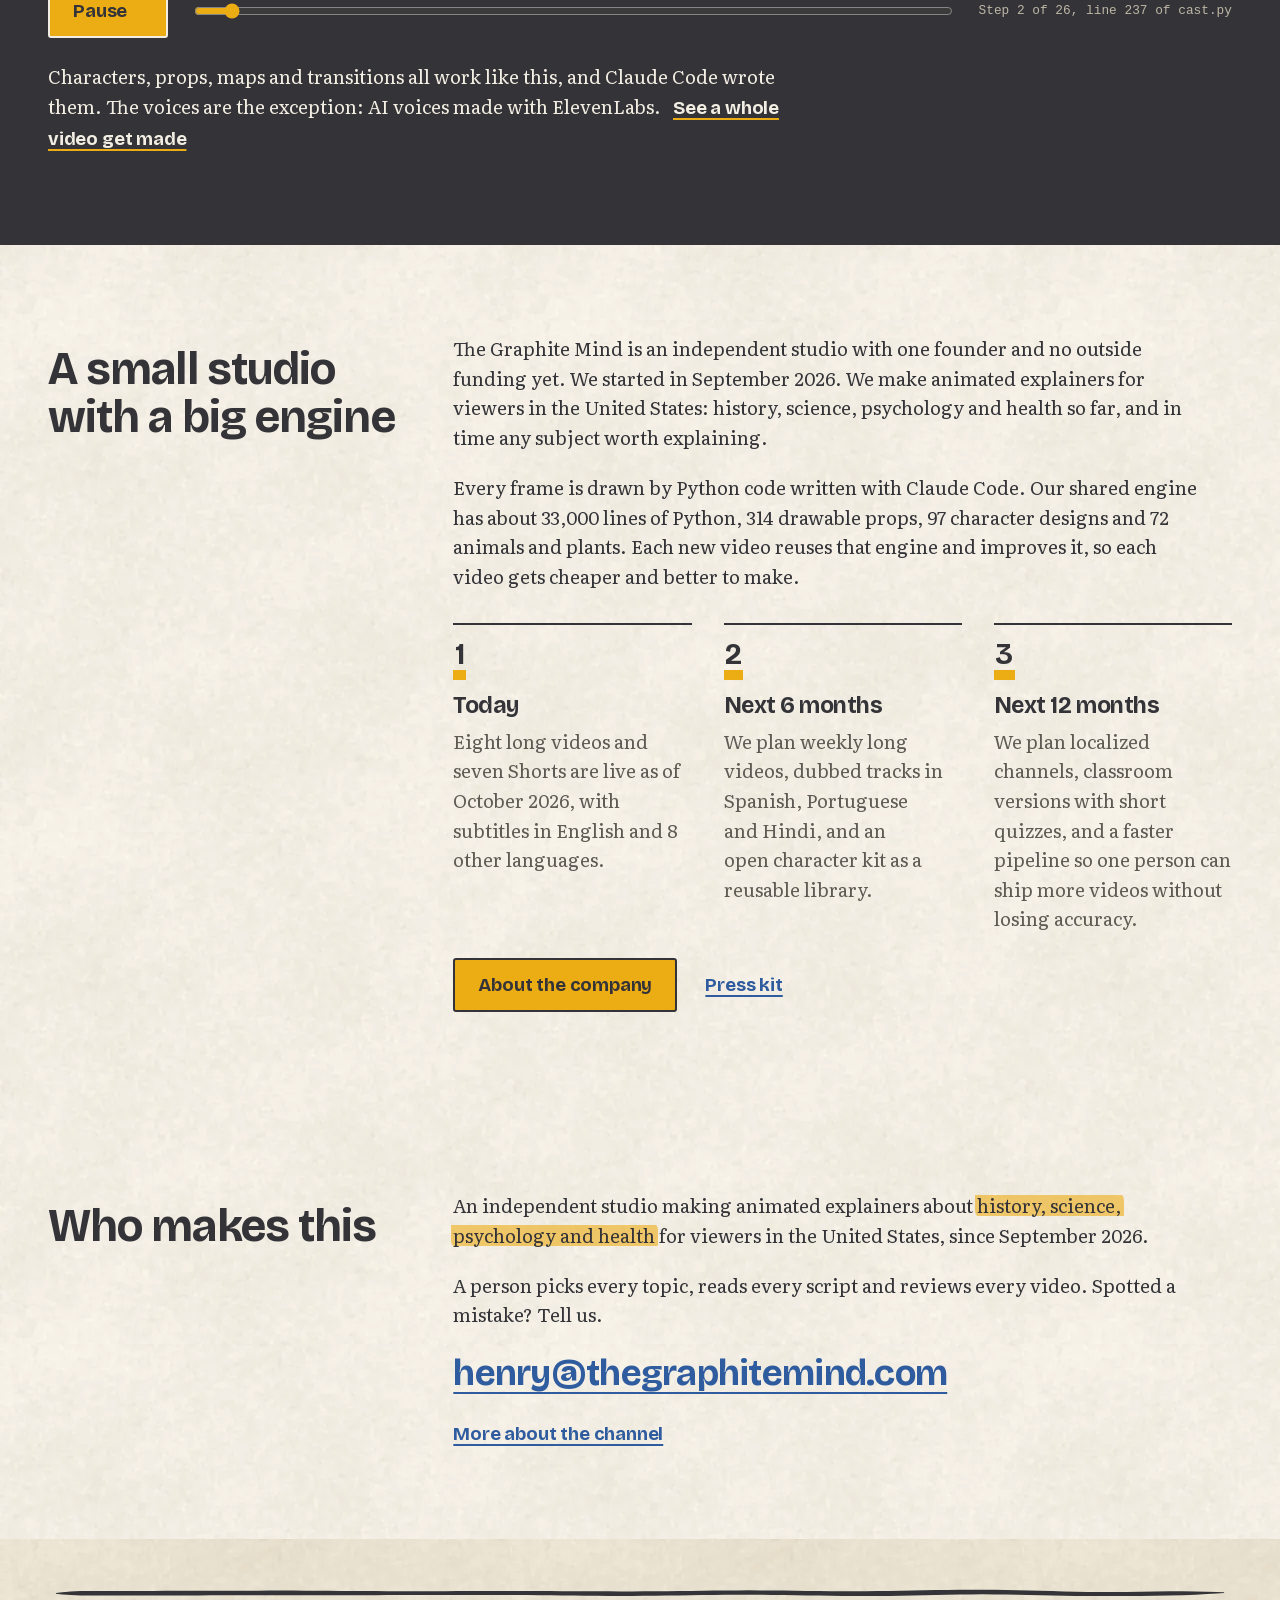
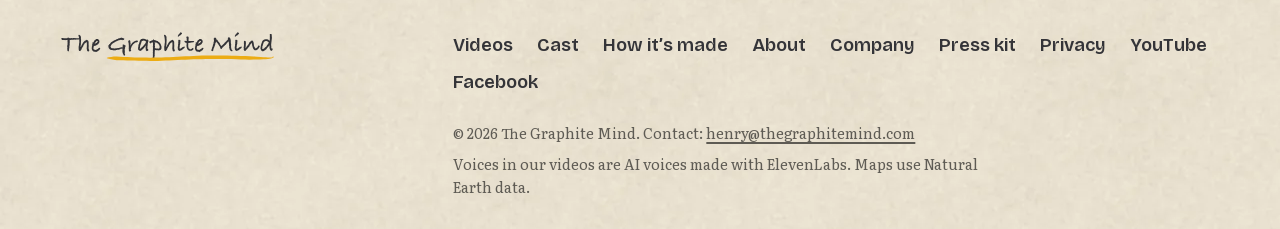
==== commit d1f2e76e: "Zee playground: the age slider ends at 69 (Zee in 2070), not the year Co-Authored-By: Claude Opus 5." ====
--- a/index.html
+++ b/index.html
@@ -200,7 +200,7 @@
 <section class="section" id="cast" aria-labelledby="h-cast">
   <div class="wrap">
     <div class="cast-teaser">
-      <div class="cast-teaser__art"><div class="zeeplay" data-base="/assets/img/cast/play/" data-ages="zee_kid,zee-kid,Age 7|zee_12,zee-12,Age 12|zee,zee,Age 25|zee_old,zee-old,In 2070">
+      <div class="cast-teaser__art"><div class="zeeplay" data-base="/assets/img/cast/play/" data-ages="zee_kid,zee-kid,Age 7|zee_12,zee-12,Age 12|zee,zee,Age 25|zee_old,zee-old,Age 69">
   <figure class="zeeplay__fig">
     <div class="zeeplay__art stage"><img src="/assets/img/cast/play/zee-happy.webp" width="457" height="760" alt="Zee, age 25, happy, waving." class="zeeplay__img" loading="lazy" decoding="async"></div>
     <figcaption class="zeeplay__code"><code>figure("zee", pose="wave", mood="happy")</code></figcaption>
@@ -210,7 +210,7 @@
     <div class="zeeplay__age">
       <label for="zp-home-age">Age</label>
       <input id="zp-home-age" class="zeeplay__range" type="range" min="0" max="3" step="1" value="2" aria-valuetext="Age 25">
-      <ol class="zeeplay__ticks" aria-hidden="true"><li style="--i:0">7</li><li style="--i:1">12</li><li style="--i:2">25</li><li style="--i:3">2070</li></ol>
+      <ol class="zeeplay__ticks" aria-hidden="true"><li style="--i:0">7</li><li style="--i:1">12</li><li style="--i:2">25</li><li style="--i:3">69</li></ol>
     </div>
   </div>
 </div></div>
